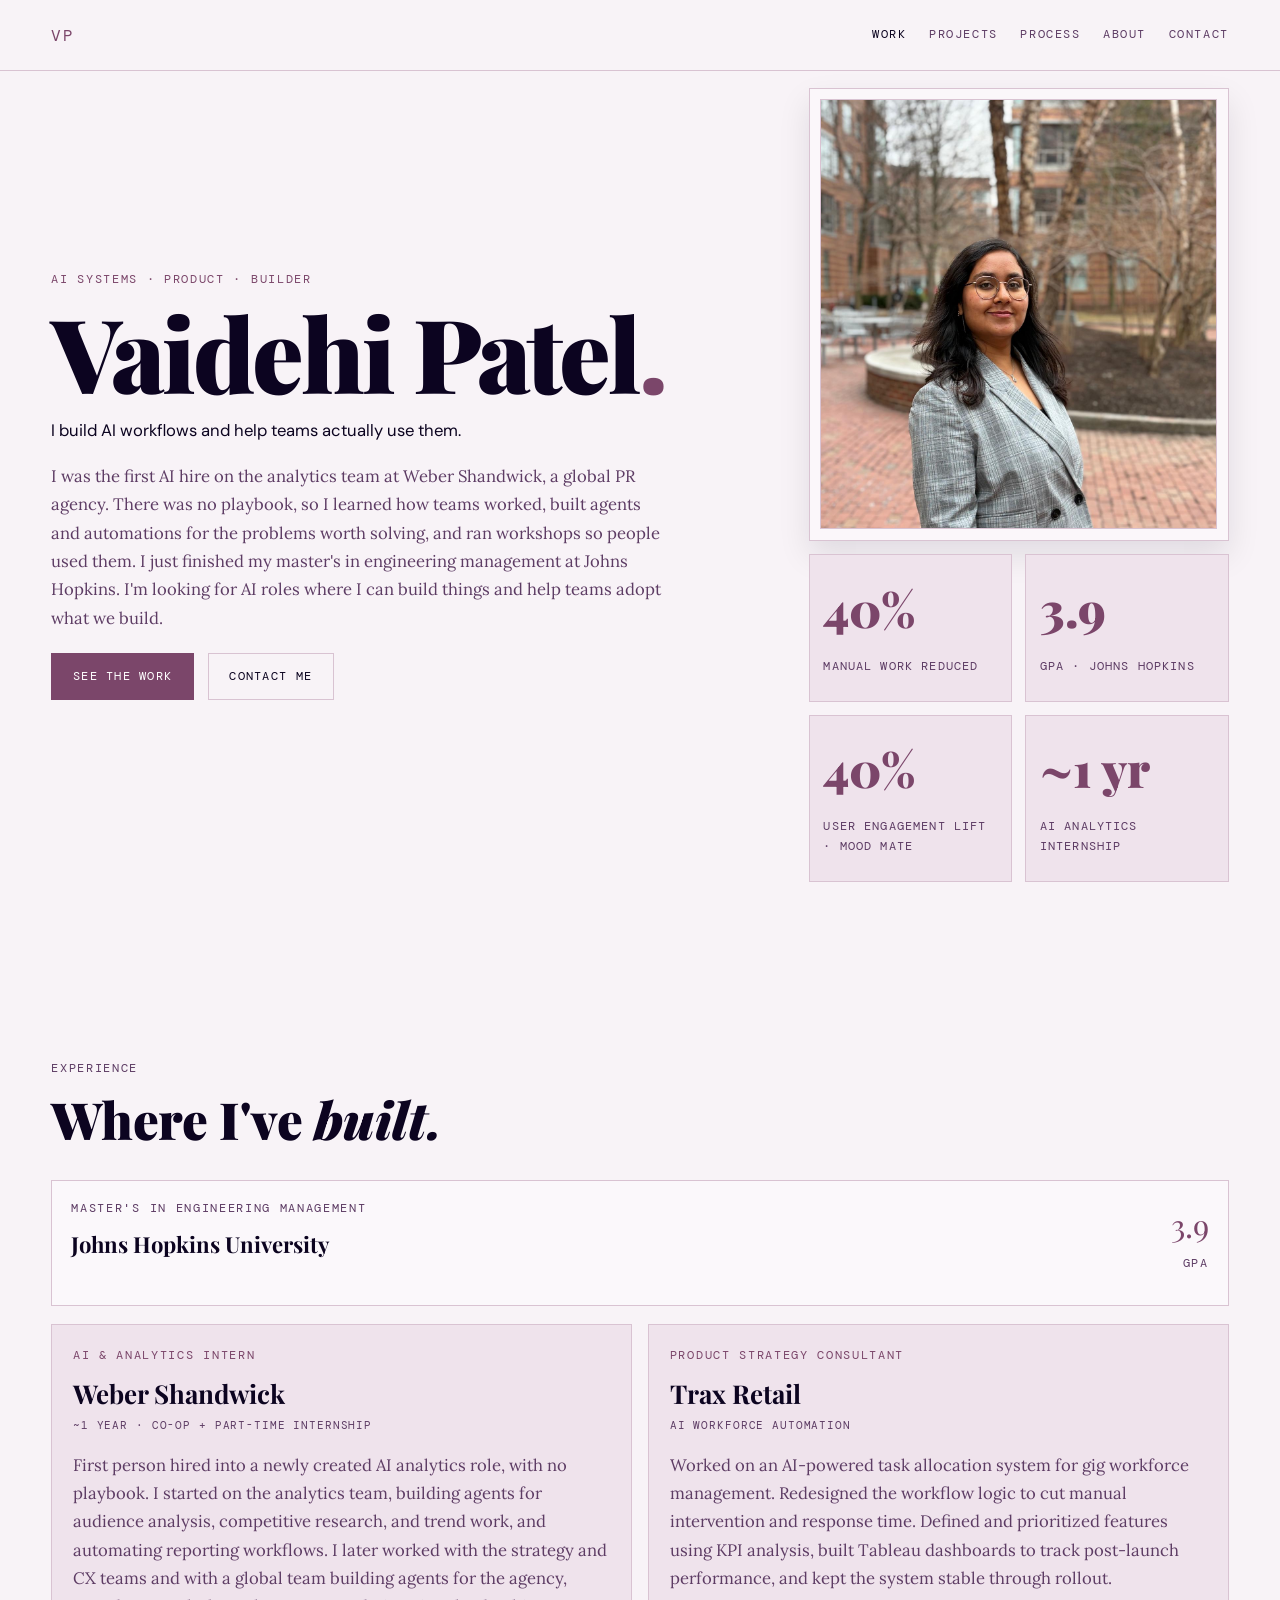
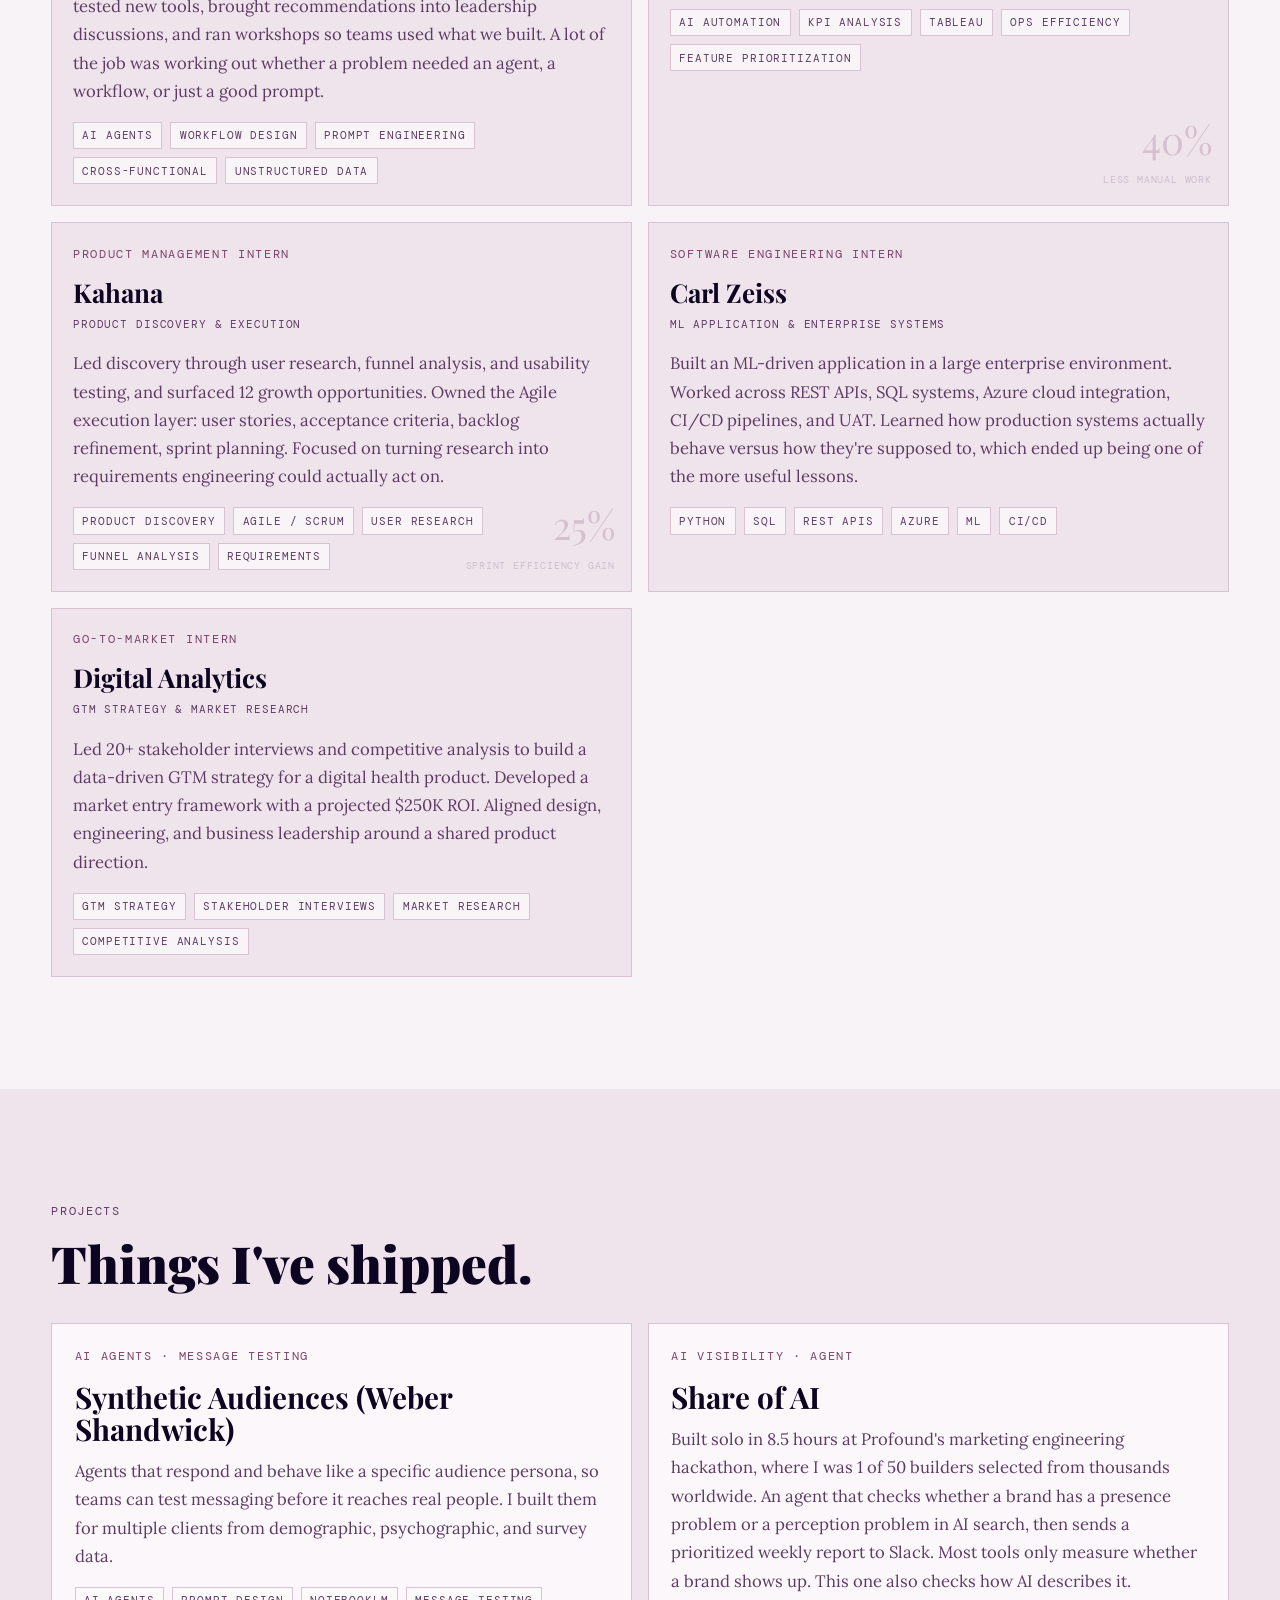
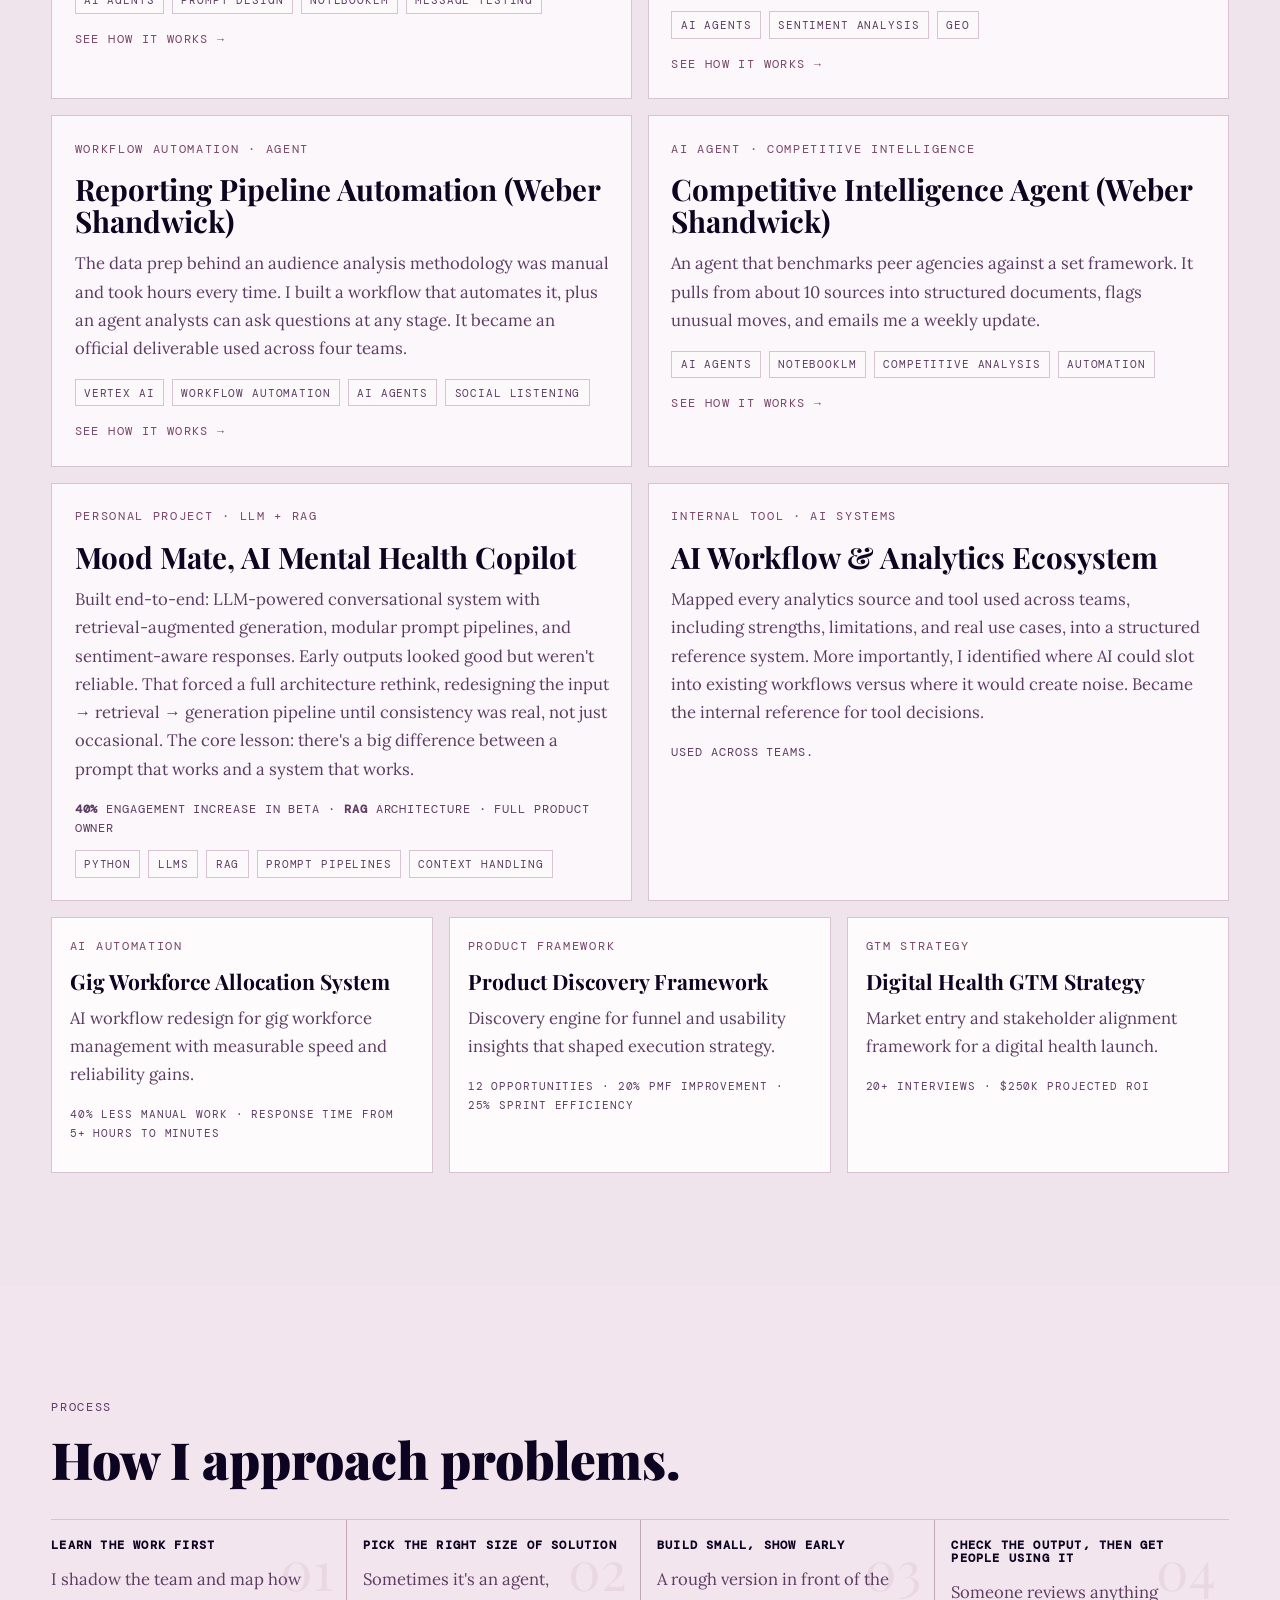
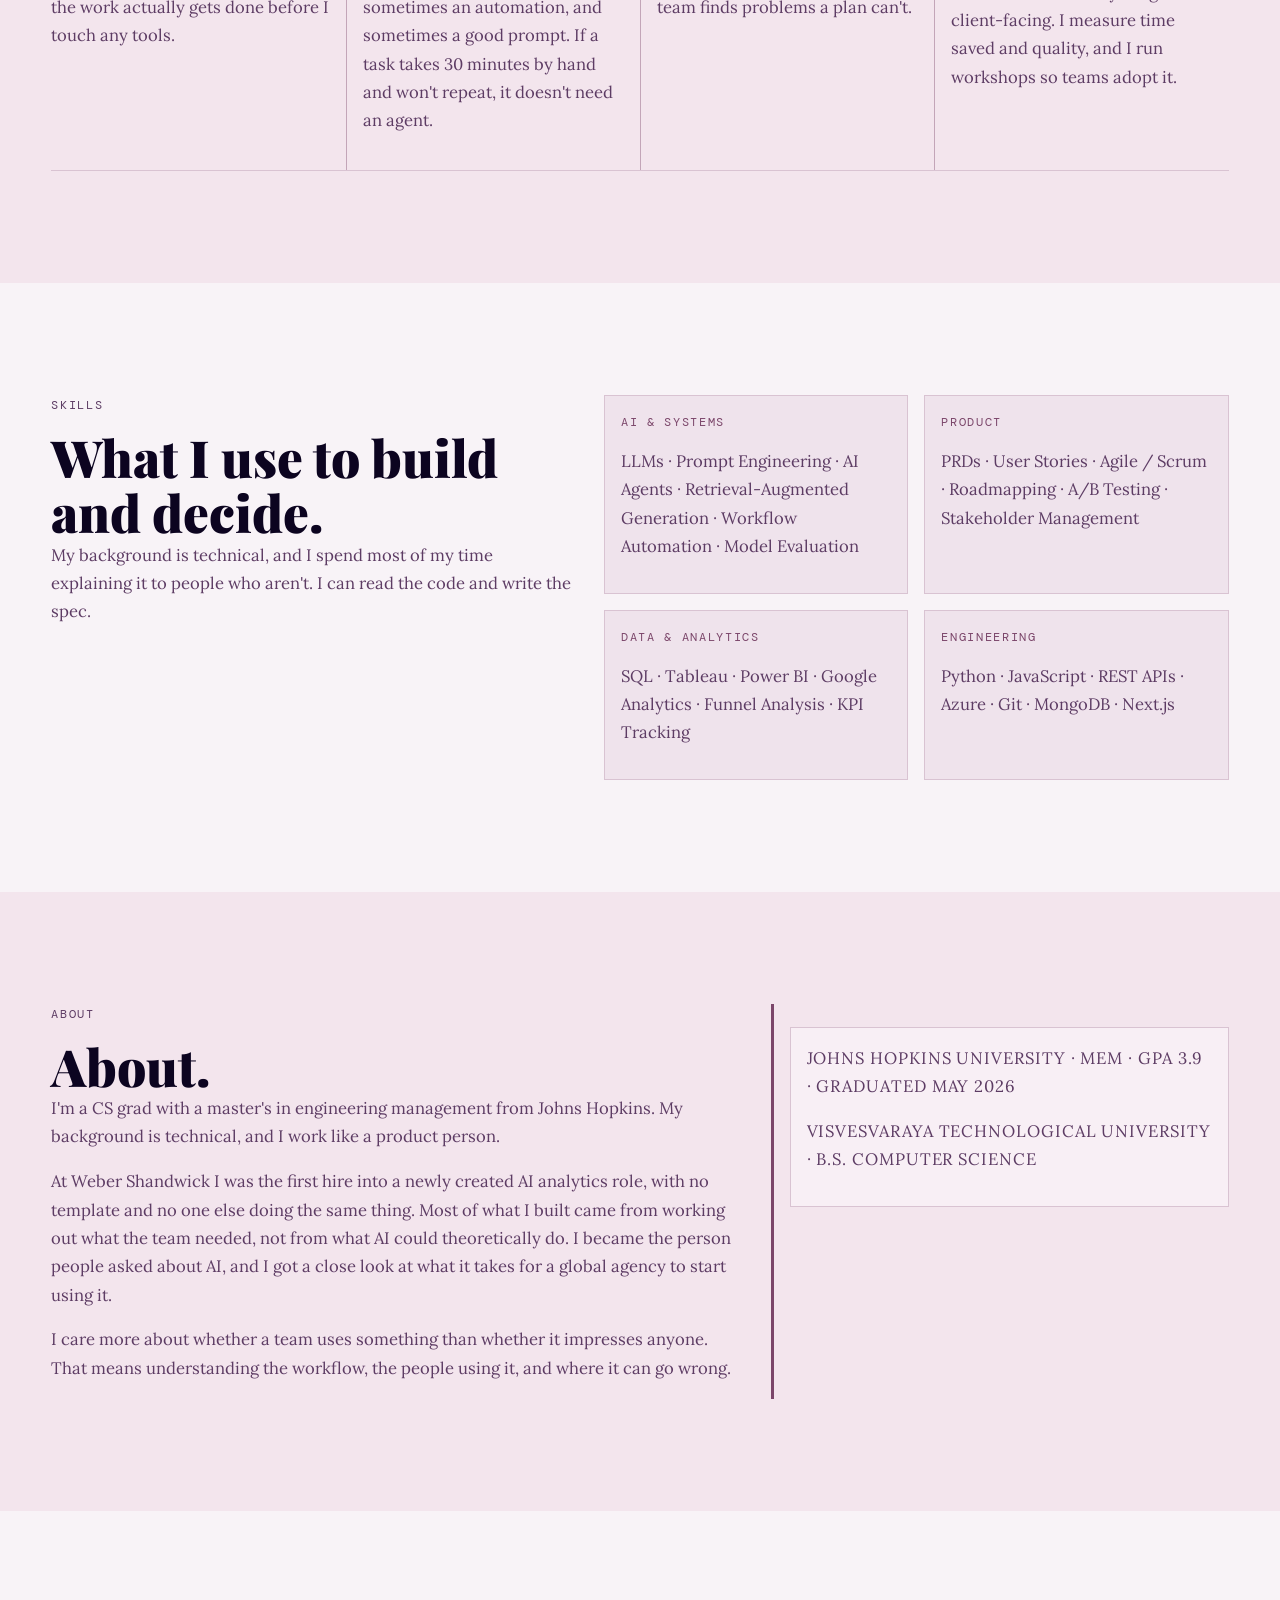
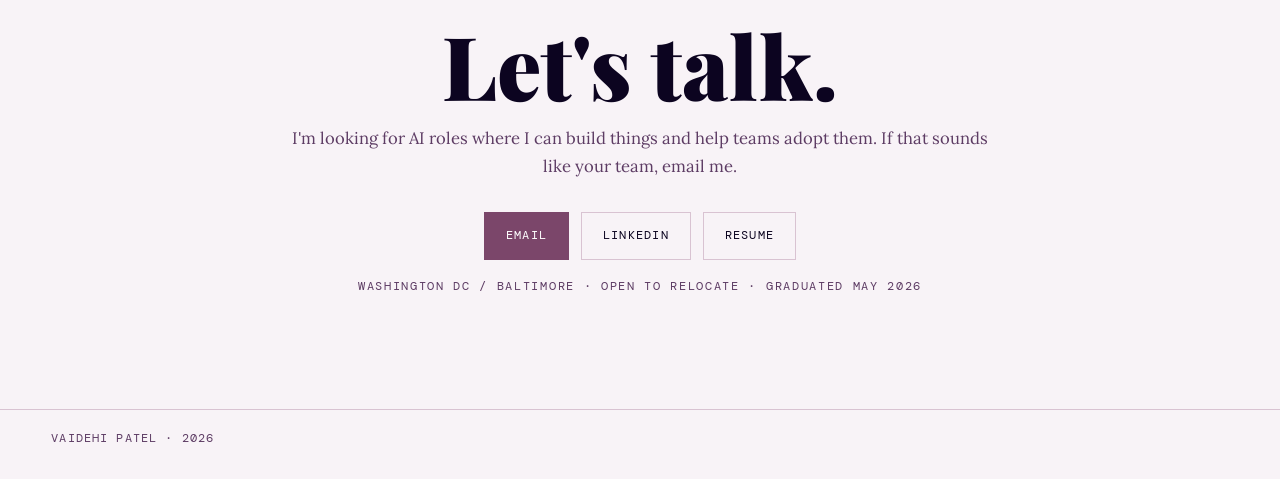
==== index.html @ 6a8947a3 "Version the stylesheet link so theme changes bypass browser cache Co-authored-by: Vaidehi Patel <vai" ====
<!DOCTYPE html>
<html lang="en">
  <head>
    <meta charset="UTF-8" />
    <meta name="viewport" content="width=device-width, initial-scale=1.0" />
    <meta
      name="description"
      content="Vaidehi Patel portfolio - AI product, workflow automation, and applied AI systems."
    />
    <title>Vaidehi Patel | Portfolio</title>
    <link rel="preconnect" href="https://fonts.googleapis.com" />
    <link rel="preconnect" href="https://fonts.gstatic.com" crossorigin />
    <link
      href="https://fonts.googleapis.com/css2?family=DM+Mono:wght@400;500&family=DM+Sans:wght@300;400;500&family=Lora:wght@400;500&family=Playfair+Display:ital,wght@0,700;0,900;1,700;1,900&display=swap"
      rel="stylesheet"
    />
    <link rel="stylesheet" href="styles.css?v=plum-1" />
  </head>
  <body>
    <header class="site-header" id="top">
      <div class="container nav-shell">
        <a href="#top" class="logo">VP</a>
        <button
          class="nav-toggle"
          id="navToggle"
          aria-expanded="false"
          aria-controls="siteNav"
          aria-label="Open navigation"
        >
          <span></span>
          <span></span>
          <span></span>
        </button>
        <nav class="site-nav" id="siteNav" aria-label="Main navigation">
          <a href="#work" data-nav-link>Work</a>
          <a href="#projects" data-nav-link>Projects</a>
          <a href="#process" data-nav-link>Process</a>
          <a href="#about" data-nav-link>About</a>
          <a href="#contact" data-nav-link>Contact</a>
        </nav>
      </div>
    </header>

    <main>
      <section class="hero section" aria-label="Introduction">
        <div class="container hero-grid">
          <div class="hero-copy fade-in">
            <p class="mono-label accent">
              AI Systems · Product · Builder
            </p>
            <h1 class="hero-title">Vaidehi Patel<span class="accent">.</span></h1>
            <p class="hero-subheadline">
              I build AI workflows and help teams actually use them.
            </p>
            <p class="hero-body">
              I was the first AI hire on the analytics team at Weber Shandwick, a
              global PR agency. There was no playbook, so I learned how teams
              worked, built agents and automations for the problems worth solving,
              and ran workshops so people used them. I just finished my master's
              in engineering management at Johns Hopkins. I'm looking for AI roles
              where I can build things and help teams adopt what we build.
            </p>
            <div class="button-row">
              <a href="#work" class="button button-solid">See the work</a>
              <a href="#contact" class="button button-ghost">Contact me</a>
            </div>
          </div>

          <div class="hero-side fade-in stagger">
            <figure class="profile-photo-card" id="profilePhotoCard">
              <img
                id="profilePhoto"
                src="assets/vaidehi-profile.jpg"
                alt="Professional portrait of Vaidehi Patel"
                loading="eager"
                decoding="async"
              />
              <div class="profile-photo-placeholder" aria-hidden="true">
                <span>Add photo to assets/vaidehi-profile.jpg</span>
              </div>
            </figure>

            <div class="hero-stats">
              <article class="stat-card">
                <p class="stat-number">40%</p>
                <p class="stat-label">manual work reduced</p>
              </article>
              <article class="stat-card">
                <p class="stat-number">3.9</p>
                <p class="stat-label">GPA · Johns Hopkins</p>
              </article>
              <article class="stat-card">
                <p class="stat-number">40%</p>
                <p class="stat-label">user engagement lift · Mood Mate</p>
              </article>
              <article class="stat-card">
                <p class="stat-number">~1 yr</p>
                <p class="stat-label">AI analytics internship</p>
              </article>
            </div>
          </div>
        </div>
      </section>

      <section id="work" class="section">
        <div class="container">
          <header class="section-head fade-in">
            <p class="mono-label">Experience</p>
            <h2>Where I've <em>built.</em></h2>
          </header>

          <article class="education-strip fade-in">
            <div>
              <p class="mono-label">MASTER'S IN ENGINEERING MANAGEMENT</p>
              <h3>Johns Hopkins University</h3>
            </div>
            <div class="education-gpa">
              <p class="gpa-value">3.9</p>
              <p class="mono-label">GPA</p>
            </div>
          </article>

          <div class="experience-grid">
            <article class="work-card fade-in">
              <p class="mono-label accent">AI &amp; ANALYTICS INTERN</p>
              <h3>Weber Shandwick</h3>
              <p class="meta">~1 Year · Co-op + Part-time Internship</p>
              <p>
                First person hired into a newly created AI analytics role, with
                no playbook. I started on the analytics team, building agents for
                audience analysis, competitive research, and trend work, and
                automating reporting workflows. I later worked with the strategy
                and CX teams and with a global team building agents for the
                agency, tested new tools, brought recommendations into leadership
                discussions, and ran workshops so teams used what we built. A lot
                of the job was working out whether a problem needed an agent, a
                workflow, or just a good prompt.
              </p>
              <ul class="tag-list">
                <li>AI Agents</li>
                <li>Workflow Design</li>
                <li>Prompt Engineering</li>
                <li>Cross-functional</li>
                <li>Unstructured Data</li>
              </ul>
            </article>

            <article class="work-card fade-in metric-card">
              <p class="mono-label accent">PRODUCT STRATEGY CONSULTANT</p>
              <h3>Trax Retail</h3>
              <p class="meta">AI Workforce Automation</p>
              <p>
                Worked on an AI-powered task allocation system for gig workforce
                management. Redesigned the workflow logic to cut manual
                intervention and response time. Defined and prioritized features
                using KPI analysis, built Tableau dashboards to track post-launch
                performance, and kept the system stable through rollout.
              </p>
              <ul class="tag-list">
                <li>AI Automation</li>
                <li>KPI Analysis</li>
                <li>Tableau</li>
                <li>Ops Efficiency</li>
                <li>Feature Prioritization</li>
              </ul>
              <p class="ghost-metric">40%<span>less manual work</span></p>
            </article>

            <article class="work-card fade-in metric-card">
              <p class="mono-label accent">PRODUCT MANAGEMENT INTERN</p>
              <h3>Kahana</h3>
              <p class="meta">Product Discovery &amp; Execution</p>
              <p>
                Led discovery through user research, funnel analysis, and
                usability testing, and surfaced 12 growth opportunities. Owned the
                Agile execution layer: user stories, acceptance criteria, backlog
                refinement, sprint planning. Focused on turning research into
                requirements engineering could actually act on.
              </p>
              <ul class="tag-list">
                <li>Product Discovery</li>
                <li>Agile / Scrum</li>
                <li>User Research</li>
                <li>Funnel Analysis</li>
                <li>Requirements</li>
              </ul>
              <p class="ghost-metric">25%<span>sprint efficiency gain</span></p>
            </article>

            <article class="work-card fade-in">
              <p class="mono-label accent">SOFTWARE ENGINEERING INTERN</p>
              <h3>Carl Zeiss</h3>
              <p class="meta">ML Application &amp; Enterprise Systems</p>
              <p>
                Built an ML-driven application in a large enterprise environment.
                Worked across REST APIs, SQL systems, Azure cloud integration,
                CI/CD pipelines, and UAT. Learned how production systems actually
                behave versus how they're supposed to, which ended up being one of
                the more useful lessons.
              </p>
              <ul class="tag-list">
                <li>Python</li>
                <li>SQL</li>
                <li>REST APIs</li>
                <li>Azure</li>
                <li>ML</li>
                <li>CI/CD</li>
              </ul>
            </article>

            <article class="work-card fade-in">
              <p class="mono-label accent">GO-TO-MARKET INTERN</p>
              <h3>Digital Analytics</h3>
              <p class="meta">GTM Strategy &amp; Market Research</p>
              <p>
                Led 20+ stakeholder interviews and competitive analysis to build
                a data-driven GTM strategy for a digital health product.
                Developed a market entry framework with a projected $250K ROI.
                Aligned design, engineering, and business leadership around a
                shared product direction.
              </p>
              <ul class="tag-list">
                <li>GTM Strategy</li>
                <li>Stakeholder Interviews</li>
                <li>Market Research</li>
                <li>Competitive Analysis</li>
              </ul>
            </article>
          </div>
        </div>
      </section>

      <section id="projects" class="section section-cream">
        <div class="container">
          <header class="section-head fade-in">
            <p class="mono-label">Projects</p>
            <h2>Things I've shipped.</h2>
          </header>

          <div class="featured-grid">
            <article class="project-feature has-link fade-in">
              <p class="mono-label accent">AI Agents · Message Testing</p>
              <h3>Synthetic Audiences (Weber Shandwick)</h3>
              <p>
                Agents that respond and behave like a specific audience persona,
                so teams can test messaging before it reaches real people. I built
                them for multiple clients from demographic, psychographic, and
                survey data.
              </p>
              <ul class="tag-list dark-list">
                <li>AI Agents</li>
                <li>Prompt Design</li>
                <li>NotebookLM</li>
                <li>Message Testing</li>
              </ul>
              <a class="card-link" href="synthetic-audiences.html"
                >See how it works →</a
              >
            </article>

            <article class="project-feature has-link fade-in">
              <p class="mono-label accent">AI Visibility · Agent</p>
              <h3>Share of AI</h3>
              <p>
                Built solo in 8.5 hours at Profound's marketing engineering
                hackathon, where I was 1 of 50 builders selected from thousands
                worldwide. An agent that checks whether a brand has a presence
                problem or a perception problem in AI search, then sends a
                prioritized weekly report to Slack. Most tools only measure whether
                a brand shows up. This one also checks how AI describes it.
              </p>
              <ul class="tag-list dark-list">
                <li>AI Agents</li>
                <li>Sentiment Analysis</li>
                <li>GEO</li>
              </ul>
              <a class="card-link" href="share-of-ai.html">See how it works →</a>
            </article>

            <article class="project-feature has-link fade-in">
              <p class="mono-label accent">Workflow Automation · Agent</p>
              <h3>Reporting Pipeline Automation (Weber Shandwick)</h3>
              <p>
                The data prep behind an audience analysis methodology was manual
                and took hours every time. I built a workflow that automates it,
                plus an agent analysts can ask questions at any stage. It became
                an official deliverable used across four teams.
              </p>
              <ul class="tag-list dark-list">
                <li>Vertex AI</li>
                <li>Workflow Automation</li>
                <li>AI Agents</li>
                <li>Social Listening</li>
              </ul>
              <a class="card-link" href="reporting-pipeline.html"
                >See how it works →</a
              >
            </article>

            <article class="project-feature has-link fade-in">
              <p class="mono-label accent">AI Agent · Competitive Intelligence</p>
              <h3>Competitive Intelligence Agent (Weber Shandwick)</h3>
              <p>
                An agent that benchmarks peer agencies against a set framework. It
                pulls from about 10 sources into structured documents, flags
                unusual moves, and emails me a weekly update.
              </p>
              <ul class="tag-list dark-list">
                <li>AI Agents</li>
                <li>NotebookLM</li>
                <li>Competitive Analysis</li>
                <li>Automation</li>
              </ul>
              <a class="card-link" href="competitive-intelligence.html"
                >See how it works →</a
              >
            </article>

            <article class="project-feature fade-in">
              <p class="mono-label accent">Personal Project · LLM + RAG</p>
              <h3>Mood Mate, AI Mental Health Copilot</h3>
              <p>
                Built end-to-end: LLM-powered conversational system with
                retrieval-augmented generation, modular prompt pipelines, and
                sentiment-aware responses. Early outputs looked good but weren't
                reliable. That forced a full architecture rethink, redesigning the
                input → retrieval → generation pipeline until consistency was real,
                not just occasional. The core lesson: there's a big difference
                between a prompt that works and a system that works.
              </p>
              <p class="impact-row">
                <strong>40%</strong> engagement increase in beta · <strong>RAG</strong>
                architecture · Full product owner
              </p>
              <ul class="tag-list dark-list">
                <li>Python</li>
                <li>LLMs</li>
                <li>RAG</li>
                <li>Prompt Pipelines</li>
                <li>Context Handling</li>
              </ul>
            </article>

            <article class="project-feature fade-in">
              <p class="mono-label accent">Internal Tool · AI Systems</p>
              <h3>AI Workflow &amp; Analytics Ecosystem</h3>
              <p>
                Mapped every analytics source and tool used across teams,
                including strengths, limitations, and real use cases, into a
                structured reference system. More importantly, I identified where
                AI could slot into existing workflows versus where it would create
                noise. Became the internal reference for tool decisions.
              </p>
              <p class="impact-row">Used across teams.</p>
            </article>
          </div>

          <div class="mini-grid">
            <article class="mini-card fade-in">
              <p class="mono-label accent">AI AUTOMATION</p>
              <h3>Gig Workforce Allocation System</h3>
              <p>
                AI workflow redesign for gig workforce management with measurable
                speed and reliability gains.
              </p>
              <p class="mini-metric">
                40% less manual work · response time from 5+ hours to minutes
              </p>
            </article>
            <article class="mini-card fade-in">
              <p class="mono-label accent">PRODUCT FRAMEWORK</p>
              <h3>Product Discovery Framework</h3>
              <p>
                Discovery engine for funnel and usability insights that shaped
                execution strategy.
              </p>
              <p class="mini-metric">
                12 opportunities · 20% PMF improvement · 25% sprint efficiency
              </p>
            </article>
            <article class="mini-card fade-in">
              <p class="mono-label accent">GTM STRATEGY</p>
              <h3>Digital Health GTM Strategy</h3>
              <p>
                Market entry and stakeholder alignment framework for a digital
                health launch.
              </p>
              <p class="mini-metric">20+ interviews · $250K projected ROI</p>
            </article>
          </div>
        </div>
      </section>

      <section id="process" class="section section-tint">
        <div class="container">
          <header class="section-head fade-in">
            <p class="mono-label">Process</p>
            <h2>How I approach problems.</h2>
          </header>
          <div class="process-grid">
            <article class="process-step fade-in">
              <span class="step-ghost">01</span>
              <h3>Learn the work first</h3>
              <p>
                I shadow the team and map how the work actually gets done before I
                touch any tools.
              </p>
            </article>
            <article class="process-step fade-in">
              <span class="step-ghost">02</span>
              <h3>Pick the right size of solution</h3>
              <p>
                Sometimes it's an agent, sometimes an automation, and sometimes a
                good prompt. If a task takes 30 minutes by hand and won't repeat,
                it doesn't need an agent.
              </p>
            </article>
            <article class="process-step fade-in">
              <span class="step-ghost">03</span>
              <h3>Build small, show early</h3>
              <p>
                A rough version in front of the team finds problems a plan can't.
              </p>
            </article>
            <article class="process-step fade-in">
              <span class="step-ghost">04</span>
              <h3>Check the output, then get people using it</h3>
              <p>
                Someone reviews anything client-facing. I measure time saved and
                quality, and I run workshops so teams adopt it.
              </p>
            </article>
          </div>
        </div>
      </section>

      <section id="skills" class="section">
        <div class="container skills-grid">
          <div class="fade-in">
            <header class="section-head no-margin">
              <p class="mono-label">Skills</p>
              <h2>What I use to build and decide.</h2>
            </header>
            <p class="lead">
              My background is technical, and I spend most of my time explaining it
              to people who aren't. I can read the code and write the spec.
            </p>
          </div>
          <div class="skill-groups">
            <article class="skill-group fade-in">
              <p class="mono-label accent">AI &amp; SYSTEMS</p>
              <p>
                LLMs · Prompt Engineering · AI Agents · Retrieval-Augmented
                Generation · Workflow Automation · Model Evaluation
              </p>
            </article>
            <article class="skill-group fade-in">
              <p class="mono-label accent">PRODUCT</p>
              <p>
                PRDs · User Stories · Agile / Scrum · Roadmapping · A/B Testing ·
                Stakeholder Management
              </p>
            </article>
            <article class="skill-group fade-in">
              <p class="mono-label accent">DATA &amp; ANALYTICS</p>
              <p>
                SQL · Tableau · Power BI · Google Analytics · Funnel Analysis ·
                KPI Tracking
              </p>
            </article>
            <article class="skill-group fade-in">
              <p class="mono-label accent">ENGINEERING</p>
              <p>Python · JavaScript · REST APIs · Azure · Git · MongoDB · Next.js</p>
            </article>
          </div>
        </div>
      </section>

      <section id="about" class="section section-tint">
        <div class="container about-grid">
          <div class="fade-in">
            <header class="section-head no-margin">
              <p class="mono-label">About</p>
              <h2>About.</h2>
            </header>
            <p>
              I'm a CS grad with a master's in engineering management from Johns
              Hopkins. My background is technical, and I work like a product
              person.
            </p>
            <p>
              At Weber Shandwick I was the first hire into a newly created AI
              analytics role, with no template and no one else doing the same
              thing. Most of what I built came from working out what the team
              needed, not from what AI could theoretically do. I became the
              person people asked about AI, and I got a close look at what it
              takes for a global agency to start using it.
            </p>
            <p>
              I care more about whether a team uses something than whether it
              impresses anyone. That means understanding the workflow, the people
              using it, and where it can go wrong.
            </p>
          </div>
          <aside class="about-aside fade-in">
            <div class="education-callout">
              <p>Johns Hopkins University · MEM · GPA 3.9 · Graduated May 2026</p>
              <p>Visvesvaraya Technological University · B.S. Computer Science</p>
            </div>
          </aside>
        </div>
      </section>

      <section id="contact" class="section contact-section">
        <div class="container contact-wrap fade-in">
          <h2 class="contact-title">Let's talk.</h2>
          <p>
            I'm looking for AI roles where I can build things and help teams adopt
            them. If that sounds like your team, email me.
          </p>
          <div class="button-row center">
            <a class="button button-solid" href="mailto:vaidehi.rp09@gmail.com"
              >Email</a
            >
            <a
              class="button button-ghost"
              href="https://www.linkedin.com/in/vaidehirpatel/"
              target="_blank"
              rel="noreferrer"
              >LinkedIn</a
            >
            <a
              class="button button-ghost"
              href="assets/vaidehi-resume.pdf"
              target="_blank"
              rel="noreferrer"
              >Resume</a
            >
          </div>
          <p class="mono-label">
            Washington DC / Baltimore · Open to relocate · Graduated May 2026
          </p>
        </div>
      </section>
    </main>

    <footer class="site-footer">
      <div class="container footer-grid">
        <p>Vaidehi Patel · 2026</p>
      </div>
    </footer>

    <aside
      id="ownerAnalytics"
      class="owner-analytics"
      hidden
      aria-hidden="true"
    >
      <p class="owner-label">Private analytics</p>
      <p class="owner-count">Visits: <span id="ownerVisitCount">--</span></p>
      <p class="owner-note">Owner mode enabled</p>
    </aside>

    <script src="script.js"></script>
  </body>
</html>
---- styles.css ----
:root {
  --background: #f8f3f7;
  --text: #0c0420;
  --text-secondary: #5d3c64;
  --accent: #7b466a;
  --accent-hover: #5d3c64;
  --surface: #efe3ec;
  --border: #d9c3d2;
  --nav-bg: #f8f3f7;
  --tint: rgba(211, 145, 176, 0.14);
  --tint-strong: rgba(159, 100, 150, 0.14);
  --accent-faint: rgba(123, 70, 106, 0.4);
  --card: #fbf7fa;
  --card-light: #fdfbfc;
  --muted: #e9dde6;
  --muted-border: #d1bccb;
  --on-accent: #ffffff;
  --shadow: rgba(12, 4, 32, 0.1);
}

*,
*::before,
*::after {
  box-sizing: border-box;
}

html {
  scroll-behavior: smooth;
}

body {
  margin: 0;
  background: var(--background);
  color: var(--text);
  font-family: "DM Sans", sans-serif;
  font-weight: 400;
  line-height: 1.7;
}

h1,
h2,
h3,
h4 {
  margin: 0;
  line-height: 1.08;
  color: var(--text);
  font-family: "Playfair Display", serif;
}

p {
  margin-top: 0;
}

a {
  color: inherit;
  text-decoration: none;
}

.container {
  width: min(1280px, 92vw);
  margin-inline: auto;
}

.section {
  padding: 7rem 0;
}

.section-cream {
  background: var(--surface);
}

.section-tint {
  background: var(--tint);
}

.mono-label {
  font-family: "DM Mono", monospace;
  text-transform: uppercase;
  font-size: 0.75rem;
  letter-spacing: 0.14em;
  color: var(--text-secondary);
  margin-bottom: 0.9rem;
}

.accent {
  color: var(--accent);
}

.fade-in {
  opacity: 0;
  transform: translateY(24px);
  transition: opacity 0.7s ease, transform 0.7s ease;
}

.fade-in.is-visible {
  opacity: 1;
  transform: translateY(0);
}

main p:not(.mono-label):not(.stat-number):not(.stat-label):not(.meta):not(.gpa-value):not(.ghost-metric):not(.mini-metric):not(.impact-row):not(.step-ghost) {
  font-family: "Lora", Georgia, serif;
  color: var(--text-secondary);
  font-size: 1.04rem;
}

.site-header {
  position: fixed;
  top: 0;
  width: 100%;
  z-index: 100;
  border-bottom: 1px solid var(--border);
  backdrop-filter: blur(12px);
  background: var(--nav-bg);
}

.nav-shell {
  min-height: 4.4rem;
  display: flex;
  align-items: center;
  justify-content: space-between;
}

.logo {
  color: var(--accent);
  font-family: "DM Mono", monospace;
  font-size: 1rem;
  text-transform: uppercase;
  letter-spacing: 0.14em;
}

.site-nav {
  display: flex;
  gap: 1.4rem;
}

.site-nav a {
  font-family: "DM Mono", monospace;
  font-size: 0.72rem;
  letter-spacing: 0.14em;
  text-transform: uppercase;
  color: var(--text-secondary);
  transition: color 0.25s ease;
}

.site-nav a:hover,
.site-nav a.is-active {
  color: var(--text);
}

.nav-toggle {
  display: none;
  border: 0;
  background: transparent;
  padding: 0;
  flex-direction: column;
  gap: 0.25rem;
  color: var(--text);
  cursor: pointer;
}

.nav-toggle span {
  display: block;
  width: 1.3rem;
  height: 1px;
  background: var(--text);
}

.hero {
  min-height: auto;
  display: grid;
  align-items: center;
  padding: 5.5rem 0 4rem;
}

.hero-grid {
  display: grid;
  grid-template-columns: minmax(0, 1.15fr) minmax(280px, 0.85fr);
  gap: clamp(1.5rem, 3vw, 2.75rem);
  align-items: center;
}

.hero-copy {
  align-self: center;
}

.hero-side {
  display: grid;
  gap: 0.85rem;
  align-self: center;
  width: 100%;
  max-width: 420px;
  margin-left: auto;
}

.hero-title {
  font-size: clamp(3rem, 8vw, 7rem);
  font-weight: 900;
  letter-spacing: -0.03em;
  line-height: 0.94;
}

.hero-subheadline {
  margin-top: 1rem;
  margin-bottom: 1.1rem;
  font-family: "DM Sans", sans-serif !important;
  font-size: clamp(1rem, 1.9vw, 1.28rem);
  color: var(--text) !important;
}

.hero-body {
  max-width: 62ch;
  margin-bottom: 1rem;
}

.button-row {
  display: flex;
  gap: 0.85rem;
  flex-wrap: wrap;
  margin-top: 1.3rem;
}

.button {
  display: inline-flex;
  align-items: center;
  justify-content: center;
  border: 1px solid var(--accent);
  border-radius: 0;
  padding: 0.82rem 1.3rem;
  font-family: "DM Mono", monospace;
  font-size: 0.72rem;
  letter-spacing: 0.11em;
  text-transform: uppercase;
  transition: all 0.25s ease;
}

.button-solid {
  background: var(--accent);
  color: var(--on-accent);
}

.button-solid:hover {
  background: var(--accent-hover);
  border-color: var(--accent-hover);
}

.button-ghost {
  background: transparent;
  color: var(--text);
  border-color: var(--border);
}

.button-ghost:hover {
  border-color: var(--accent);
  color: var(--accent);
}

.hero-stats {
  display: grid;
  grid-template-columns: repeat(2, minmax(0, 1fr));
  gap: 0.8rem;
}

.profile-photo-card {
  margin: 0;
  border: 1px solid var(--border);
  background: var(--card);
  padding: 0.65rem;
  box-shadow: 0 14px 30px var(--shadow);
}

.profile-photo-card img {
  width: 100%;
  display: block;
  aspect-ratio: 4 / 5;
  max-height: 430px;
  object-fit: cover;
  object-position: center 18%;
  border: 1px solid var(--border);
}

.profile-photo-placeholder {
  display: none;
  width: 100%;
  aspect-ratio: 4 / 5;
  border: 1px dashed var(--border);
  background: var(--tint-strong);
  color: var(--text-secondary);
  font-family: "DM Mono", monospace;
  font-size: 0.72rem;
  letter-spacing: 0.08em;
  text-transform: uppercase;
  align-items: center;
  justify-content: center;
  text-align: center;
}

.profile-photo-card .mono-label {
  margin: 0.55rem 0 0;
}

.profile-photo-card.is-missing-photo img {
  display: none;
}

.profile-photo-card.is-missing-photo .profile-photo-placeholder {
  display: flex;
}

.stat-card {
  border: 1px solid var(--border);
  background: var(--surface);
  padding: 0.8rem 0.85rem;
  min-height: auto;
  display: grid;
  align-content: center;
}

.stat-number {
  font-family: "Playfair Display", serif !important;
  color: var(--accent) !important;
  font-size: clamp(1.8rem, 4vw, 3rem);
  font-weight: 900;
  margin-bottom: 0.45rem;
}

.stat-label {
  font-family: "DM Mono", monospace !important;
  color: var(--text-secondary) !important;
  font-size: 0.72rem;
  text-transform: uppercase;
  letter-spacing: 0.1em;
}

.section-head {
  margin-bottom: 2rem;
}

.section-head h2 {
  font-size: clamp(2rem, 4vw, 3.2rem);
  font-weight: 900;
}

.section-head h2 em {
  font-style: italic;
}

.no-margin {
  margin-bottom: 0;
}

.education-strip {
  border: 1px solid var(--border);
  background: rgba(255, 255, 255, 0.4);
  padding: 1.1rem 1.2rem;
  margin-bottom: 1.1rem;
  display: grid;
  grid-template-columns: 1fr auto;
  gap: 1rem;
}

.education-strip h3 {
  margin-top: 0.2rem;
  font-size: 1.38rem;
}

.education-gpa {
  text-align: right;
}

.gpa-value {
  display: block;
  font-family: "Playfair Display", serif !important;
  font-size: 2rem;
  color: var(--accent) !important;
  margin: 0;
}

.experience-grid {
  display: grid;
  grid-template-columns: repeat(2, minmax(0, 1fr));
  gap: 1rem;
}

.work-card {
  border: 1px solid var(--border);
  background: var(--surface);
  padding: 1.3rem;
  position: relative;
  min-height: 20rem;
  transition: all 0.25s ease;
}

.work-card:hover {
  transform: translateY(-4px);
  border-color: var(--accent);
}

.work-card h3 {
  font-size: 1.62rem;
  margin-bottom: 0.5rem;
}

.meta {
  font-family: "DM Mono", monospace !important;
  color: var(--text-secondary) !important;
  text-transform: uppercase;
  letter-spacing: 0.08em;
  font-size: 0.68rem;
  margin-bottom: 1rem;
}

.tag-list {
  list-style: none;
  margin: 0;
  padding: 0;
  display: flex;
  flex-wrap: wrap;
  gap: 0.5rem;
}

.tag-list li {
  border: 1px solid var(--border);
  background: rgba(253, 251, 252, 0.72);
  padding: 0.22rem 0.52rem;
  font-family: "DM Mono", monospace;
  font-size: 0.67rem;
  letter-spacing: 0.08em;
  text-transform: uppercase;
  color: var(--text-secondary);
}

.ghost-metric {
  position: absolute;
  right: 1rem;
  bottom: 1rem;
  text-align: right;
  font-family: "Playfair Display", serif !important;
  color: var(--accent) !important;
  opacity: 0.22;
  font-size: 2.4rem;
  margin: 0;
}

.ghost-metric span {
  display: block;
  font-family: "DM Mono", monospace;
  color: var(--text-secondary);
  font-size: 0.62rem;
  letter-spacing: 0.08em;
  text-transform: uppercase;
}

.featured-grid {
  display: grid;
  grid-template-columns: 1fr 1fr;
  gap: 1rem;
}

.project-feature {
  border: 1px solid var(--border);
  background: var(--card);
  padding: 1.4rem;
  transition: all 0.25s ease;
}

.project-feature:hover {
  transform: translateY(-4px);
  border-color: var(--accent);
}

.project-feature h3 {
  margin-top: 0.5rem;
  margin-bottom: 0.75rem;
  font-size: 1.85rem;
}

.impact-row {
  margin-top: 1rem;
  font-family: "DM Mono", monospace !important;
  font-size: 0.72rem;
  color: var(--text-secondary) !important;
  text-transform: uppercase;
  letter-spacing: 0.08em;
}

.dark-list li {
  background: rgba(253, 251, 252, 0.82);
}

.mini-grid {
  margin-top: 1rem;
  display: grid;
  grid-template-columns: repeat(3, minmax(0, 1fr));
  gap: 1rem;
}

.mini-card {
  border: 1px solid var(--border);
  background: var(--card-light);
  padding: 1.1rem;
  transition: all 0.25s ease;
}

.mini-card:hover {
  transform: translateY(-4px);
  border-color: var(--accent);
}

.mini-card h3 {
  margin-top: 0.45rem;
  margin-bottom: 0.65rem;
  font-size: 1.32rem;
}

.mini-metric {
  font-family: "DM Mono", monospace !important;
  font-size: 0.7rem;
  color: var(--text-secondary) !important;
  text-transform: uppercase;
  letter-spacing: 0.08em;
}

.process-grid {
  display: grid;
  grid-template-columns: repeat(4, minmax(0, 1fr));
  border-top: 1px solid var(--border);
  border-bottom: 1px solid var(--border);
}

.process-step {
  position: relative;
  padding: 1.2rem 1rem 1.2rem 0;
}

.process-step + .process-step {
  border-left: 1px solid var(--accent-faint);
  padding-left: 1rem;
}

.step-ghost {
  position: absolute;
  top: 0.2rem;
  right: 0.8rem;
  font-family: "Playfair Display", serif;
  font-size: 3.4rem;
  opacity: 0.08;
  color: var(--accent);
}

.process-step h3 {
  font-family: "DM Mono", monospace;
  font-size: 0.75rem;
  letter-spacing: 0.1em;
  text-transform: uppercase;
  margin-bottom: 0.8rem;
}

.skills-grid {
  display: grid;
  grid-template-columns: 1fr 1.2fr;
  gap: 2rem;
}

.lead {
  max-width: 62ch;
}

.skill-groups {
  display: grid;
  grid-template-columns: repeat(2, minmax(0, 1fr));
  gap: 1rem;
}

.skill-group {
  border: 1px solid var(--border);
  background: var(--surface);
  padding: 1rem;
}

.about-grid {
  display: grid;
  grid-template-columns: 1.2fr 0.8fr;
  gap: 2rem;
}

.about-aside {
  border-left: 3px solid var(--accent);
  padding-left: 1rem;
}

.about-aside blockquote {
  margin: 0;
  font-style: italic;
  font-size: clamp(1.35rem, 2.5vw, 2rem);
  color: var(--text);
}

.education-callout {
  margin-top: 1.4rem;
  border: 1px solid var(--border);
  background: rgba(253, 251, 252, 0.45);
  padding: 1rem;
  font-family: "DM Mono", monospace;
  font-size: 0.72rem;
  letter-spacing: 0.08em;
  text-transform: uppercase;
  color: var(--text-secondary);
}

.contact-section {
  text-align: center;
}

.contact-title {
  font-size: clamp(2.8rem, 8vw, 5.5rem);
  font-weight: 900;
  line-height: 0.95;
}

.contact-wrap p:not(.mono-label) {
  max-width: 70ch;
  margin: 1.1rem auto 2rem;
}

.contact-wrap .mono-label {
  margin-top: 1rem;
  margin-bottom: 0;
  color: var(--text-secondary);
}

.center {
  justify-content: center;
}

.button-row.center {
  display: flex;
  gap: 0.75rem;
  flex-wrap: wrap;
}

.site-footer {
  border-top: 1px solid var(--border);
  background: var(--background);
  padding: 1.2rem 0;
}

.footer-grid {
  display: flex;
  justify-content: space-between;
  gap: 1rem;
  flex-wrap: wrap;
  font-family: "DM Mono", monospace;
  font-size: 0.72rem;
  letter-spacing: 0.1em;
  text-transform: uppercase;
  color: var(--text-secondary);
}

.owner-analytics {
  position: fixed;
  right: 1rem;
  bottom: 1rem;
  z-index: 120;
  min-width: 180px;
  border: 1px solid var(--accent);
  background: rgba(12, 4, 32, 0.95);
  color: var(--background);
  padding: 0.7rem 0.8rem;
  box-shadow: 0 10px 22px rgba(12, 4, 32, 0.28);
}

.owner-label {
  margin: 0 0 0.35rem;
  font-family: "DM Mono", monospace;
  text-transform: uppercase;
  letter-spacing: 0.08em;
  font-size: 0.64rem;
  color: #d391b0;
}

.owner-count {
  margin: 0;
  font-family: "DM Sans", sans-serif;
  font-size: 0.96rem;
  color: var(--background);
}

.owner-count span {
  color: #ffffff;
  font-weight: 700;
}

.owner-note {
  margin: 0.25rem 0 0;
  font-family: "DM Mono", monospace;
  text-transform: uppercase;
  letter-spacing: 0.08em;
  font-size: 0.6rem;
  color: #ba6e8f;
}

@media (max-width: 1080px) {
  .hero-grid,
  .about-grid,
  .skills-grid {
    grid-template-columns: 1fr;
  }

  .hero-side {
    max-width: 460px;
    margin-inline: auto;
  }

  .featured-grid,
  .mini-grid {
    grid-template-columns: repeat(2, minmax(0, 1fr));
  }

  .process-grid {
    grid-template-columns: repeat(2, minmax(0, 1fr));
  }

  .process-step:nth-child(3) {
    border-left: 0;
    padding-left: 0;
  }
}

@media (max-width: 768px) {
  .section {
    padding: 5rem 0;
  }

  .nav-toggle {
    display: inline-flex;
  }

  .site-nav {
    position: absolute;
    top: 4.4rem;
    left: 0;
    right: 0;
    padding: 0.9rem 4vw 1rem;
    display: none;
    flex-direction: column;
    gap: 0.65rem;
    border-bottom: 1px solid var(--border);
    background: var(--nav-bg);
  }

  .site-nav.is-open {
    display: flex;
  }

  .hero {
    min-height: auto;
    padding-bottom: 3rem;
  }

  .owner-analytics {
    right: 0.6rem;
    bottom: 0.6rem;
  }

  .hero-side {
    max-width: none;
    margin-inline: 0;
  }

  .profile-photo-card img {
    max-height: 520px;
  }

  .experience-grid,
  .featured-grid,
  .mini-grid,
  .skill-groups,
  .process-grid {
    grid-template-columns: 1fr;
  }

  .process-step + .process-step {
    border-left: 0;
    border-top: 1px solid var(--accent-faint);
    padding-left: 0;
    padding-top: 1.1rem;
  }

  .education-strip {
    grid-template-columns: 1fr;
  }

  .education-gpa {
    text-align: left;
  }
}

@media (hover: hover) {
  .button,
  .work-card,
  .project-feature,
  .mini-card {
    cursor: pointer;
  }
}

/* Project card link (main page) */
.project-feature.has-link {
  position: relative;
}

.card-link {
  display: inline-block;
  margin-top: 1rem;
  font-family: "DM Mono", monospace;
  font-size: 0.72rem;
  letter-spacing: 0.12em;
  text-transform: uppercase;
  color: var(--accent);
  transition: color 0.25s ease;
}

.card-link:hover {
  color: var(--accent-hover);
}

.project-feature.has-link .card-link::after {
  content: "";
  position: absolute;
  inset: 0;
}

/* Project detail page */
.detail-hero {
  padding: 7.5rem 0 2.5rem;
}

.back-link {
  display: inline-block;
  margin-bottom: 2rem;
  font-family: "DM Mono", monospace;
  font-size: 0.72rem;
  letter-spacing: 0.12em;
  text-transform: uppercase;
  color: var(--text-secondary);
  transition: color 0.25s ease;
}

.back-link:hover {
  color: var(--accent);
}

.detail-title {
  font-size: clamp(2.6rem, 6vw, 4.6rem);
  font-weight: 900;
  letter-spacing: -0.02em;
  margin-bottom: 1rem;
}

.detail-subtitle {
  max-width: 62ch;
  font-size: 1.2rem !important;
  color: var(--text) !important;
  margin-bottom: 0.9rem;
}

.detail-note {
  max-width: 62ch;
  font-size: 0.92rem !important;
  margin-bottom: 0;
}

.detail-section {
  padding: 3rem 0;
  border-top: 1px solid var(--border);
}

.detail-section .section-head {
  margin-bottom: 1.4rem;
}

.detail-section .section-head h2 {
  font-size: clamp(1.6rem, 3vw, 2.3rem);
}

.detail-copy {
  max-width: 66ch;
}

.detail-copy p {
  margin-bottom: 0.8rem;
}

.detail-copy p:last-child {
  margin-bottom: 0;
}

.detail-intro {
  margin-bottom: 1.6rem;
}

.detail-footnote {
  margin-top: 1.4rem;
}

.back-link-bottom {
  margin: 2.4rem 0 0;
}

.detail-section .mini-grid {
  margin-top: 0;
}

.quadrant {
  display: grid;
  grid-template-columns: auto 1fr 1fr;
  gap: 0.8rem;
  align-items: stretch;
}

.quadrant-axis {
  margin: 0;
  align-self: end;
}

.quadrant-axis-row {
  align-self: center;
  max-width: 7rem;
}

.quadrant-card {
  border: 1px solid var(--border);
  background: var(--surface);
  padding: 1.1rem;
}

.quadrant-card .mono-label {
  margin-bottom: 0.5rem;
  font-size: 0.66rem;
}

.quadrant-card h3 {
  font-size: 1.25rem;
  margin-bottom: 0.5rem;
}

.quadrant-card p:not(.mono-label) {
  margin: 0;
}

.agent-figure {
  margin: 0;
  max-width: 760px;
  border: 1px solid var(--border);
  background: var(--card);
  padding: 0.65rem;
}

.agent-scroll {
  display: block;
  max-height: 520px;
  overflow-y: auto;
  border: 1px solid var(--border);
}

.agent-scroll img {
  width: 100%;
  display: block;
}

.agent-figure figcaption {
  margin-top: 0.7rem;
  font-family: "DM Mono", monospace;
  font-size: 0.72rem;
  letter-spacing: 0.06em;
  color: var(--text-secondary);
}

.slack-card {
  max-width: 720px;
  border: 1px solid var(--border);
  border-left: 3px solid var(--accent);
  background: var(--card-light);
  padding: 1.2rem 1.3rem;
}

.slack-message {
  margin: 0;
  white-space: pre-wrap;
  overflow-wrap: anywhere;
  font-family: "DM Sans", sans-serif;
  font-size: 0.95rem;
  line-height: 1.6;
  color: var(--text);
}

.slack-message strong {
  font-weight: 600;
}

.slack-message em {
  color: var(--text-secondary);
}

.detail-callout {
  max-width: 62ch;
  border: 1px solid var(--border);
  background: var(--surface);
  padding: 1.2rem 1.3rem;
}

.detail-callout p {
  margin: 0;
}

/* Numbered vertical steps */
.step-list {
  list-style: none;
  margin: 0;
  padding: 0;
  max-width: 66ch;
  counter-reset: step;
}

.step-list > li {
  counter-increment: step;
  position: relative;
  padding: 0 0 1.1rem 3rem;
}

.step-list > li:last-child {
  padding-bottom: 0;
}

.step-list > li::before {
  content: counter(step, decimal-leading-zero);
  position: absolute;
  left: 0;
  top: 0.2rem;
  font-family: "DM Mono", monospace;
  font-size: 0.72rem;
  letter-spacing: 0.1em;
  color: var(--accent);
}

.step-list > li > p {
  margin: 0;
}

.rules-block {
  margin-top: 1rem;
  border: 1px solid var(--border);
  background: var(--surface);
  padding: 1rem 1.1rem;
}

.rules-block .mono-label {
  margin-bottom: 0.6rem;
}

.rules-block ul {
  margin: 0;
  padding-left: 1.1rem;
}

.rules-block li {
  margin-bottom: 0.45rem;
}

.rules-block li:last-child {
  margin-bottom: 0;
}

/* Compact two-column list */
.two-col-list {
  list-style: none;
  margin: 0;
  padding: 0;
  max-width: 66ch;
  display: grid;
  grid-template-columns: repeat(2, minmax(0, 1fr));
  gap: 0.55rem 1.5rem;
}

.two-col-list li {
  border-bottom: 1px solid var(--border);
  padding-bottom: 0.55rem;
  font-family: "DM Sans", sans-serif;
  font-size: 0.95rem;
}

/* Persona card */
.persona-card {
  max-width: 560px;
  border: 1px solid var(--border);
  background: var(--card-light);
  padding: 1.3rem 1.4rem;
}

.persona-card h3 {
  font-size: 1.7rem;
  margin-bottom: 0.2rem;
}

.persona-card .persona-line {
  margin-bottom: 1rem;
}

.persona-card dl {
  margin: 0;
  display: grid;
  grid-template-columns: auto 1fr;
  gap: 0.55rem 1.1rem;
}

.persona-card dt {
  font-family: "DM Mono", monospace;
  font-size: 0.68rem;
  letter-spacing: 0.1em;
  text-transform: uppercase;
  color: var(--text-secondary);
  padding-top: 0.2rem;
}

.persona-card dd {
  margin: 0;
  font-family: "DM Sans", sans-serif;
  font-size: 0.95rem;
}

/* Optional image gallery */
.persona-gallery {
  margin-top: 1.6rem;
  max-width: 760px;
  display: grid;
  grid-template-columns: repeat(2, minmax(0, 1fr));
  gap: 1rem;
}

.persona-gallery[hidden] {
  display: none;
}

.persona-gallery figure {
  margin: 0;
  border: 1px solid var(--border);
  background: var(--card);
  padding: 0.5rem;
}

.persona-gallery a {
  display: block;
}

.persona-gallery img {
  width: 100%;
  display: block;
  border: 1px solid var(--border);
}

.persona-gallery figcaption {
  margin-top: 0.55rem;
  font-family: "DM Mono", monospace;
  font-size: 0.68rem;
  letter-spacing: 0.06em;
  color: var(--text-secondary);
}

/* Chat layout */
.chat {
  max-width: 680px;
  display: grid;
  gap: 0.9rem;
}

.chat-message {
  border: 1px solid var(--border);
  padding: 0.95rem 1.1rem;
  max-width: 88%;
}

.chat-message.from-user {
  background: var(--surface);
  justify-self: end;
}

.chat-message.from-agent {
  background: var(--card-light);
  border-left: 3px solid var(--accent);
  justify-self: start;
}

.chat-message .mono-label {
  margin-bottom: 0.35rem;
  font-size: 0.66rem;
}

.chat-message p:not(.mono-label) {
  margin: 0;
  font-family: "DM Sans", sans-serif !important;
  font-size: 0.95rem;
  line-height: 1.6;
}

.chat-caption {
  margin-top: 1rem;
  max-width: 680px;
}

/* Flowchart (HTML + CSS) */
.flow {
  max-width: 900px;
  display: grid;
  gap: 1.6rem;
}

.flow-row-label {
  margin-bottom: 0.7rem;
}

.flow-row {
  display: flex;
  align-items: stretch;
  gap: 0;
}

.flow-box {
  flex: 1 1 0;
  min-width: 0;
  border: 1px solid var(--border);
  background: var(--surface);
  padding: 0.9rem 0.8rem;
  text-align: center;
  display: flex;
  flex-direction: column;
  justify-content: center;
}

.flow-box .flow-title {
  margin: 0;
  font-family: "DM Sans", sans-serif !important;
  font-size: 0.92rem !important;
  font-weight: 500;
  color: var(--text) !important;
}

.flow-box .flow-sub {
  margin: 0.25rem 0 0;
  font-family: "DM Mono", monospace !important;
  font-size: 0.64rem !important;
  letter-spacing: 0.08em;
  text-transform: uppercase;
  color: var(--text-secondary) !important;
}

.flow-row.is-manual .flow-box {
  background: var(--muted);
  border-color: var(--muted-border);
}

.flow-row.is-manual .flow-title {
  color: var(--text-secondary) !important;
}

.flow-row.is-built .flow-box {
  background: var(--tint);
  border-color: var(--accent);
}

.flow-row.is-built .flow-title {
  color: var(--accent-hover) !important;
}

.flow-arrow {
  flex: 0 0 auto;
  width: 1.6rem;
  display: flex;
  align-items: center;
  justify-content: center;
  font-family: "DM Mono", monospace;
  font-size: 0.95rem;
  color: var(--text-secondary);
}

.flow-arrow::before {
  content: "→";
}

.flow-row.is-built .flow-arrow {
  color: var(--accent);
}

.flow-drop {
  display: flex;
  gap: 0;
  margin-top: 0.35rem;
}

.flow-drop-cell {
  flex: 1 1 0;
  min-width: 0;
  text-align: center;
  font-family: "DM Mono", monospace;
  font-size: 1.15rem;
  color: var(--accent);
  line-height: 1;
  padding: 0.15rem 0;
}

.flow-drop-spacer {
  flex: 0 0 auto;
  width: 1.6rem;
}

.flow-bar {
  border: 1px solid var(--muted-border);
  background: var(--muted);
  padding: 1rem 1.2rem;
  text-align: center;
}

.flow-bar .flow-title {
  margin: 0;
  font-family: "DM Sans", sans-serif !important;
  font-size: 0.95rem !important;
  font-weight: 500;
  color: var(--text) !important;
}

.flow-bar .flow-sub {
  margin: 0.3rem 0 0;
  font-family: "DM Mono", monospace !important;
  font-size: 0.66rem !important;
  letter-spacing: 0.08em;
  text-transform: uppercase;
  color: var(--text-secondary) !important;
}

.flow-legend {
  display: flex;
  flex-wrap: wrap;
  gap: 0.6rem 1.6rem;
  margin: 0;
  padding: 0;
  list-style: none;
  font-family: "DM Mono", monospace;
  font-size: 0.68rem;
  letter-spacing: 0.08em;
  text-transform: uppercase;
  color: var(--text-secondary);
}

.flow-legend li {
  display: flex;
  align-items: center;
  gap: 0.5rem;
}

.flow-swatch {
  width: 0.85rem;
  height: 0.85rem;
  border: 1px solid var(--border);
  display: inline-block;
}

.flow-swatch.is-built {
  background: var(--tint);
  border-color: var(--accent);
}

.flow-swatch.is-manual {
  background: var(--muted);
  border-color: var(--muted-border);
}

/* Per-box flow colors (mixed rows) */
.flow-box.is-built {
  background: var(--tint);
  border-color: var(--accent);
}

.flow-box.is-built .flow-title {
  color: var(--accent-hover) !important;
}

.flow-box.is-manual {
  background: var(--muted);
  border-color: var(--muted-border);
}

.flow-box.is-manual .flow-title {
  color: var(--text-secondary) !important;
}

.flow-row.is-mixed .flow-arrow {
  color: var(--accent);
}

/* Return connector from the end of one row to the start of the next */
.flow-return {
  --flow-box-width: calc((100% - 3.2rem) / 3);
  position: relative;
  height: 1.3rem;
  margin: 0.3rem 0 1.6rem calc(var(--flow-box-width) / 2);
  width: calc(100% - var(--flow-box-width));
  border: 1px solid var(--accent);
  border-top: 0;
  border-left: 0;
}

.flow-return::before {
  content: "";
  position: absolute;
  left: 0;
  top: 100%;
  height: 0.9rem;
  border-left: 1px solid var(--accent);
}

.flow-return::after {
  content: "↓";
  position: absolute;
  left: 0;
  top: 100%;
  transform: translate(-50%, 0.3rem);
  font-family: "DM Mono", monospace;
  font-size: 1.15rem;
  line-height: 1;
  color: var(--accent);
}

.mini-grid.is-two {
  grid-template-columns: repeat(2, minmax(0, 1fr));
  max-width: 760px;
}

.alert-card .alert-text {
  margin: 0;
  font-family: "DM Sans", sans-serif !important;
  font-size: 0.95rem !important;
  line-height: 1.6;
  color: var(--text) !important;
}

@media (max-width: 768px) {
  .detail-hero {
    padding-top: 6.5rem;
  }

  .flow-return {
    height: auto;
    width: auto;
    margin: 0;
    padding: 0.3rem 0;
    border: 0;
    text-align: center;
  }

  .flow-return::before {
    display: none;
  }

  .flow-return::after {
    position: static;
    transform: none;
  }

  .mini-grid.is-two {
    grid-template-columns: 1fr;
  }

  .flow-row {
    flex-direction: column;
  }

  .flow-arrow {
    width: auto;
    padding: 0.3rem 0;
  }

  .flow-arrow::before {
    content: "↓";
  }

  .flow-drop {
    flex-direction: column;
    gap: 0;
  }

  .flow-drop-cell {
    padding: 0.3rem 0;
  }

  .flow-drop-cell.is-empty,
  .flow-drop-cell.is-first-drop,
  .flow-drop-spacer {
    display: none;
  }

  .two-col-list,
  .persona-gallery {
    grid-template-columns: 1fr;
  }

  .persona-card dl {
    grid-template-columns: 1fr;
    gap: 0.25rem 0;
  }

  .persona-card dd {
    margin-bottom: 0.6rem;
  }

  .chat-message {
    max-width: 100%;
  }

  .detail-section {
    padding: 2.4rem 0;
  }

  .quadrant {
    grid-template-columns: 1fr;
  }

  .quadrant-axis,
  .quadrant-corner {
    display: none;
  }
}
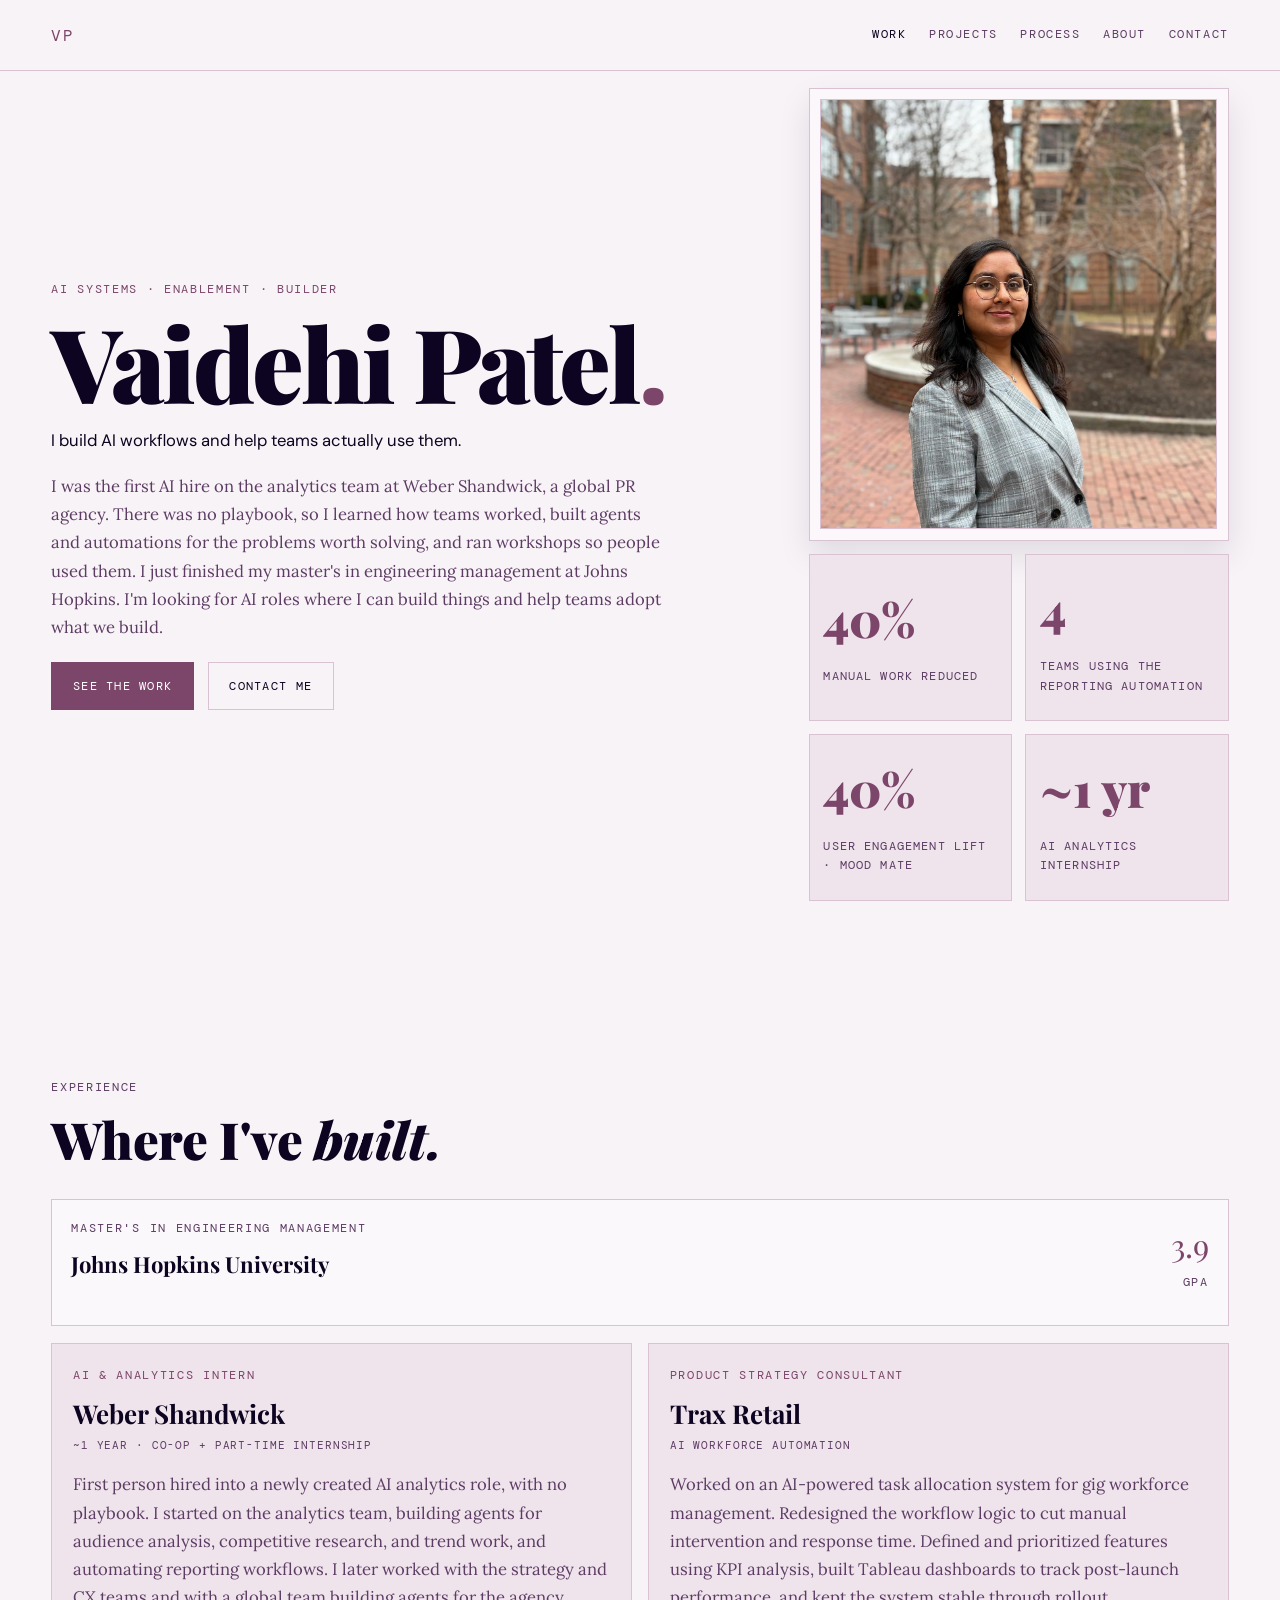
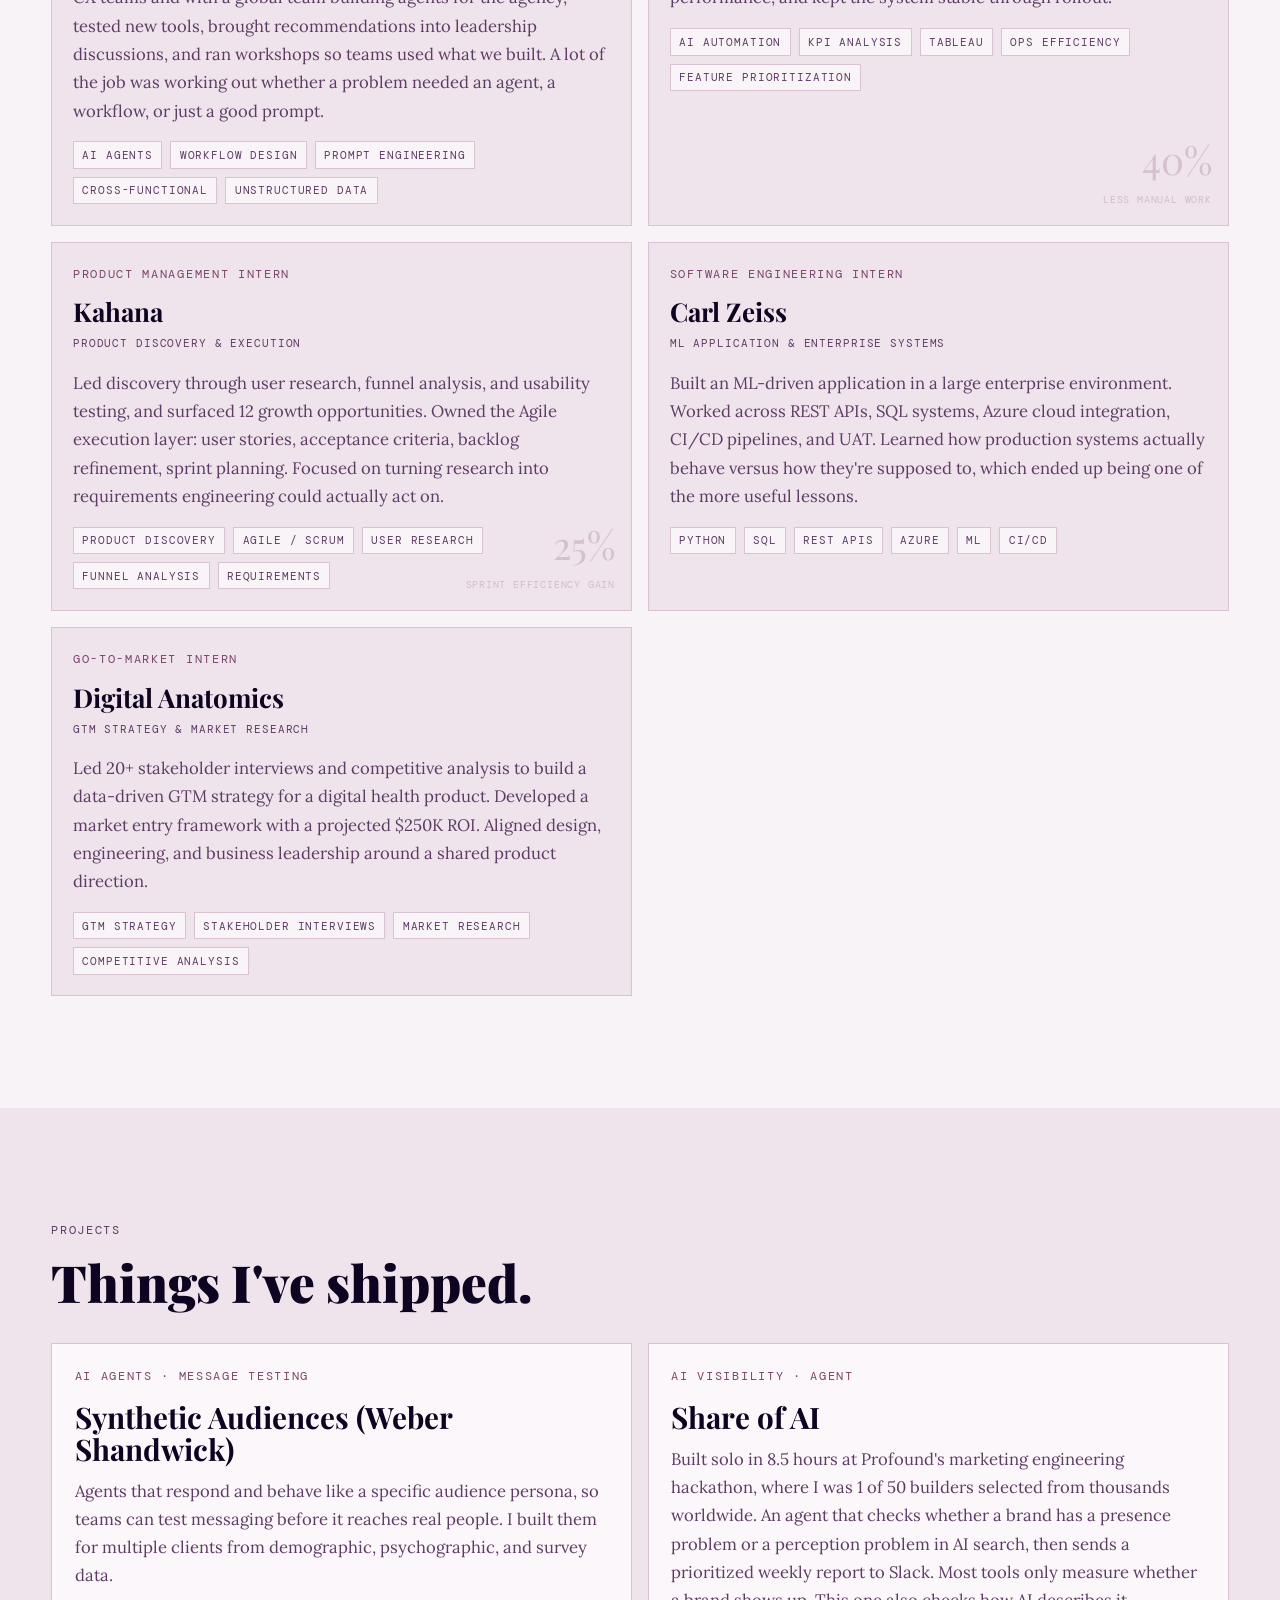
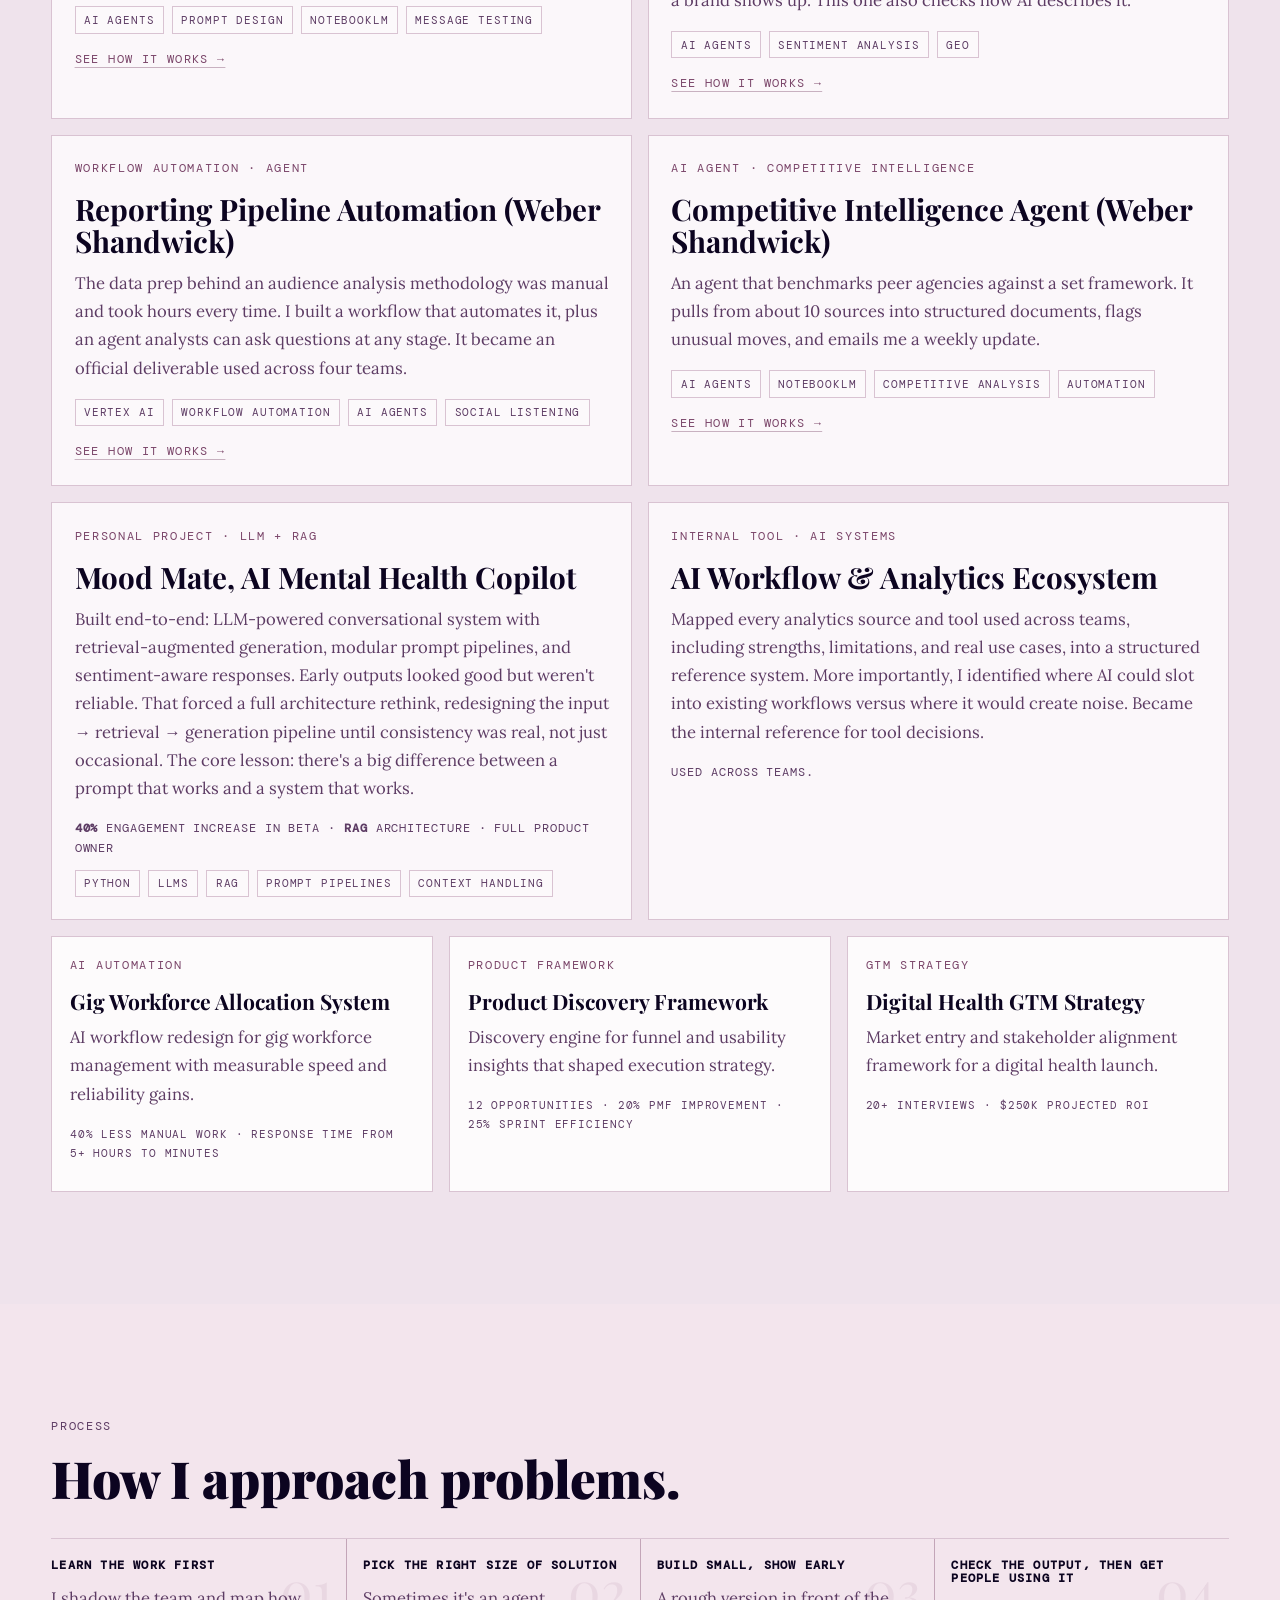
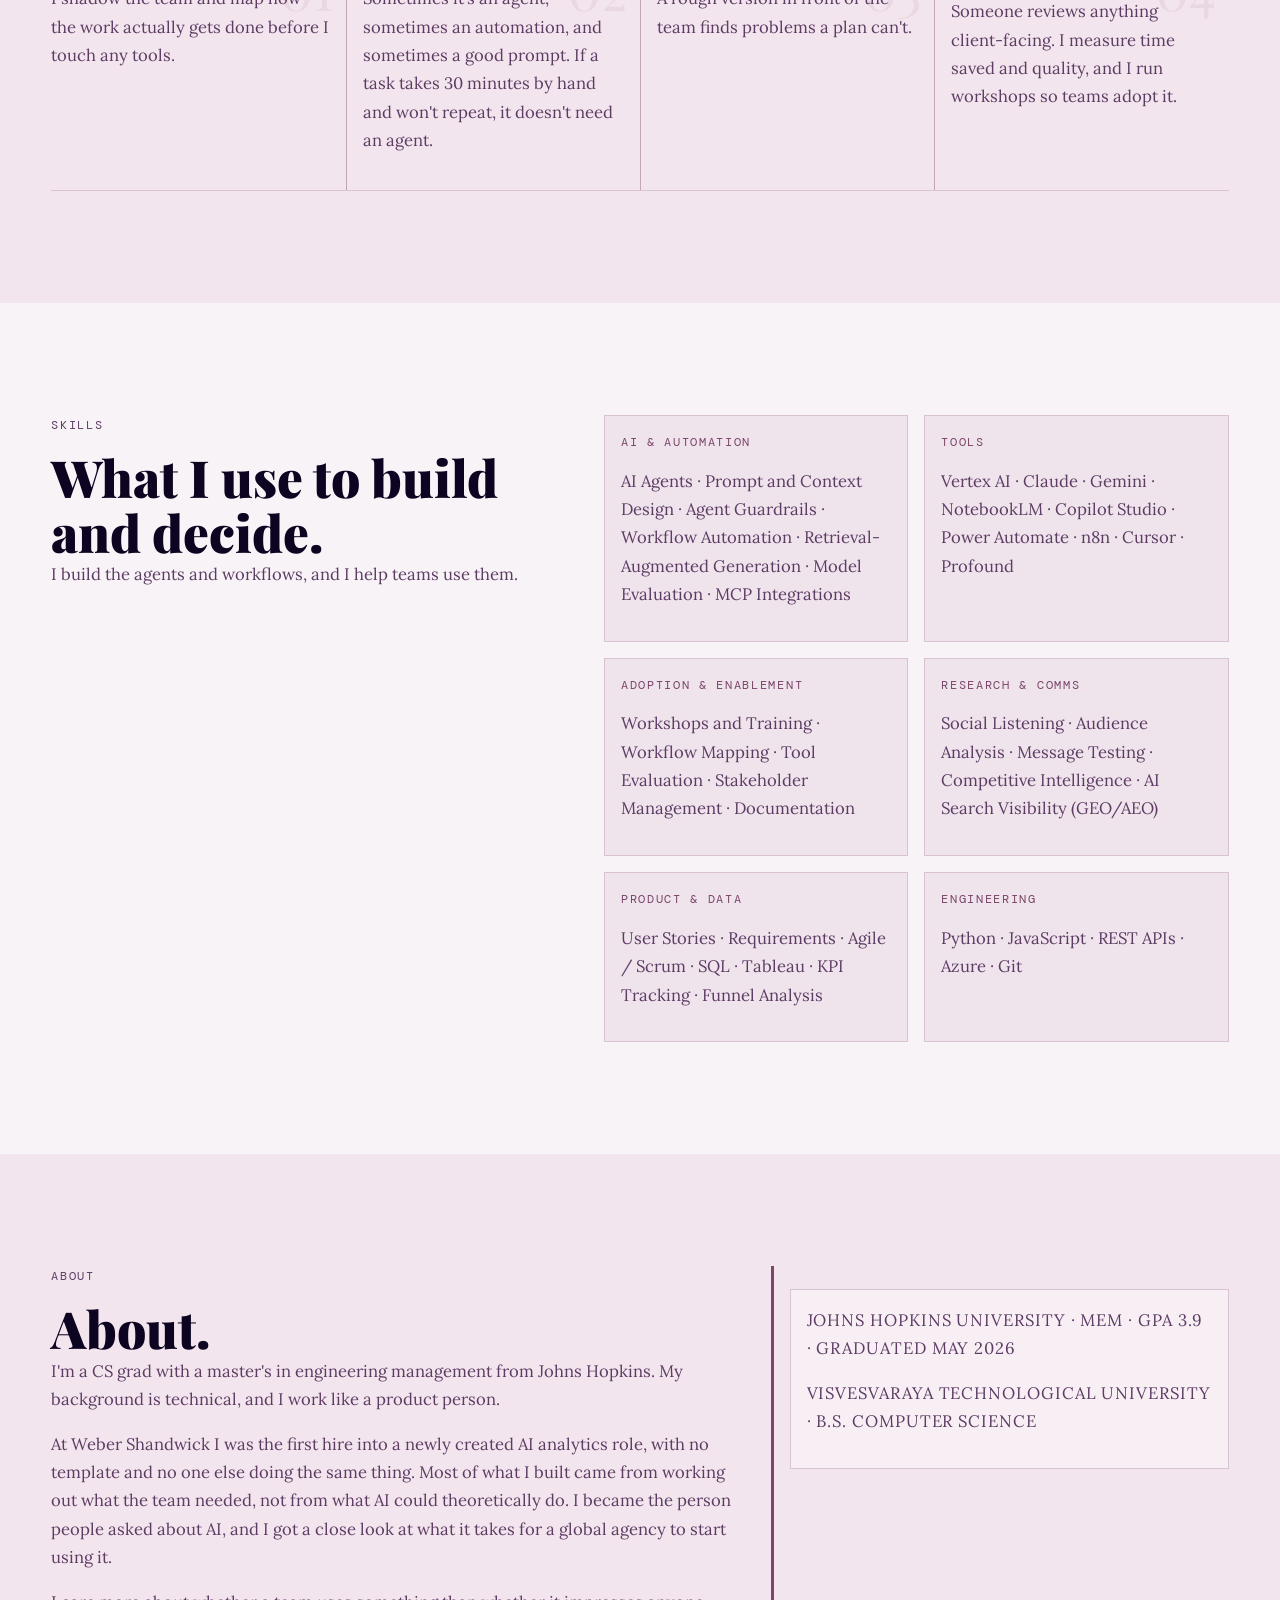
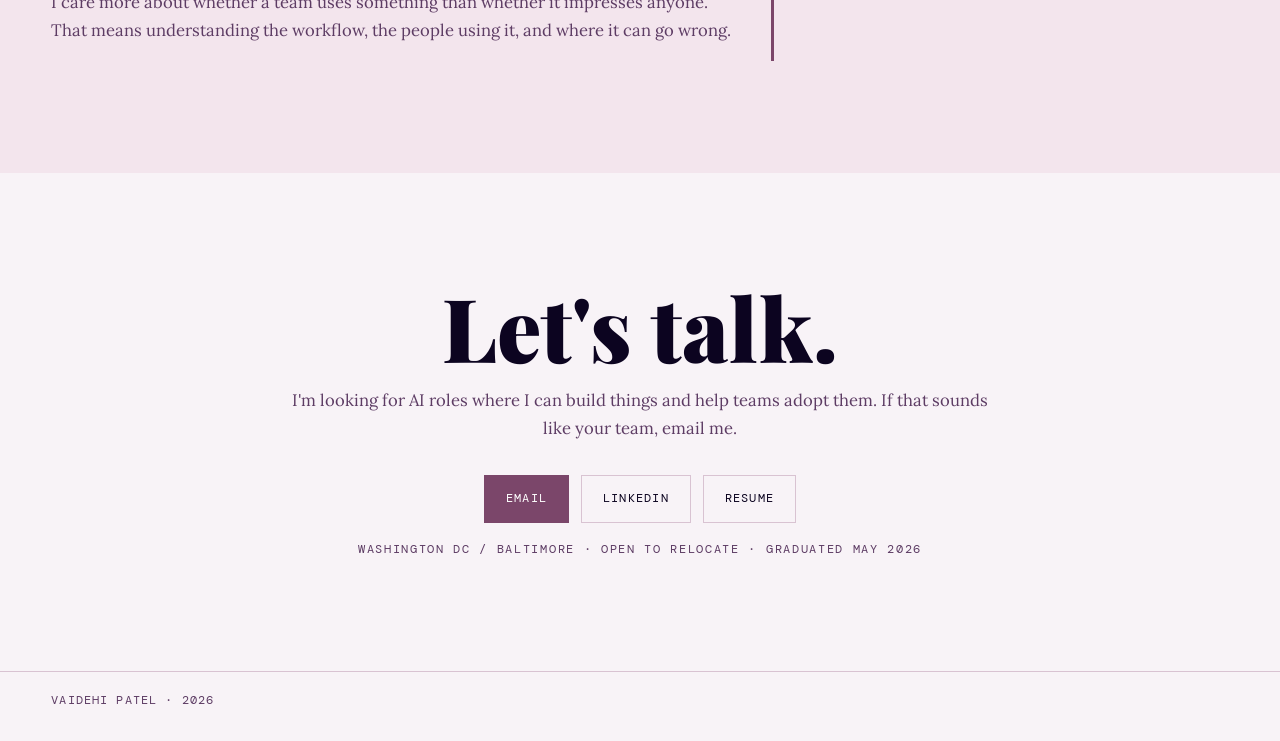
==== commit 5bf72d58: "Revamp skills section, hero stat, label, meta description, and small text fixes Co-authored-by: Vaid" ====
--- a/index.html
+++ b/index.html
@@ -5,7 +5,7 @@
     <meta name="viewport" content="width=device-width, initial-scale=1.0" />
     <meta
       name="description"
-      content="Vaidehi Patel portfolio - AI product, workflow automation, and applied AI systems."
+      content="Vaidehi Patel portfolio: AI agents, workflow automation, and AI enablement for comms and marketing teams."
     />
     <title>Vaidehi Patel | Portfolio</title>
     <link rel="preconnect" href="https://fonts.googleapis.com" />
@@ -14,7 +14,7 @@
       href="https://fonts.googleapis.com/css2?family=DM+Mono:wght@400;500&family=DM+Sans:wght@300;400;500&family=Lora:wght@400;500&family=Playfair+Display:ital,wght@0,700;0,900;1,700;1,900&display=swap"
       rel="stylesheet"
     />
-    <link rel="stylesheet" href="styles.css?v=plum-1" />
+    <link rel="stylesheet" href="styles.css?v=plum-2" />
   </head>
   <body>
     <header class="site-header" id="top">
@@ -46,7 +46,7 @@
         <div class="container hero-grid">
           <div class="hero-copy fade-in">
             <p class="mono-label accent">
-              AI Systems · Product · Builder
+              AI Systems · Enablement · Builder
             </p>
             <h1 class="hero-title">Vaidehi Patel<span class="accent">.</span></h1>
             <p class="hero-subheadline">
@@ -75,9 +75,6 @@
                 loading="eager"
                 decoding="async"
               />
-              <div class="profile-photo-placeholder" aria-hidden="true">
-                <span>Add photo to assets/vaidehi-profile.jpg</span>
-              </div>
             </figure>
 
             <div class="hero-stats">
@@ -86,8 +83,8 @@
                 <p class="stat-label">manual work reduced</p>
               </article>
               <article class="stat-card">
-                <p class="stat-number">3.9</p>
-                <p class="stat-label">GPA · Johns Hopkins</p>
+                <p class="stat-number">4</p>
+                <p class="stat-label">teams using the reporting automation</p>
               </article>
               <article class="stat-card">
                 <p class="stat-number">40%</p>
@@ -210,7 +207,7 @@
 
             <article class="work-card fade-in">
               <p class="mono-label accent">GO-TO-MARKET INTERN</p>
-              <h3>Digital Analytics</h3>
+              <h3>Digital Anatomics</h3>
               <p class="meta">GTM Strategy &amp; Market Research</p>
               <p>
                 Led 20+ stakeholder interviews and competitive analysis to build
@@ -442,35 +439,49 @@
               <h2>What I use to build and decide.</h2>
             </header>
             <p class="lead">
-              My background is technical, and I spend most of my time explaining it
-              to people who aren't. I can read the code and write the spec.
+              I build the agents and workflows, and I help teams use them.
             </p>
           </div>
           <div class="skill-groups">
             <article class="skill-group fade-in">
-              <p class="mono-label accent">AI &amp; SYSTEMS</p>
-              <p>
-                LLMs · Prompt Engineering · AI Agents · Retrieval-Augmented
-                Generation · Workflow Automation · Model Evaluation
+              <p class="mono-label accent">AI &amp; AUTOMATION</p>
+              <p>
+                AI Agents · Prompt and Context Design · Agent Guardrails · Workflow
+                Automation · Retrieval-Augmented Generation · Model Evaluation ·
+                MCP Integrations
               </p>
             </article>
             <article class="skill-group fade-in">
-              <p class="mono-label accent">PRODUCT</p>
-              <p>
-                PRDs · User Stories · Agile / Scrum · Roadmapping · A/B Testing ·
-                Stakeholder Management
+              <p class="mono-label accent">TOOLS</p>
+              <p>
+                Vertex AI · Claude · Gemini · NotebookLM · Copilot Studio · Power
+                Automate · n8n · Cursor · Profound
               </p>
             </article>
             <article class="skill-group fade-in">
-              <p class="mono-label accent">DATA &amp; ANALYTICS</p>
-              <p>
-                SQL · Tableau · Power BI · Google Analytics · Funnel Analysis ·
-                KPI Tracking
+              <p class="mono-label accent">ADOPTION &amp; ENABLEMENT</p>
+              <p>
+                Workshops and Training · Workflow Mapping · Tool Evaluation ·
+                Stakeholder Management · Documentation
+              </p>
+            </article>
+            <article class="skill-group fade-in">
+              <p class="mono-label accent">RESEARCH &amp; COMMS</p>
+              <p>
+                Social Listening · Audience Analysis · Message Testing · Competitive
+                Intelligence · AI Search Visibility (GEO/AEO)
+              </p>
+            </article>
+            <article class="skill-group fade-in">
+              <p class="mono-label accent">PRODUCT &amp; DATA</p>
+              <p>
+                User Stories · Requirements · Agile / Scrum · SQL · Tableau · KPI
+                Tracking · Funnel Analysis
               </p>
             </article>
             <article class="skill-group fade-in">
               <p class="mono-label accent">ENGINEERING</p>
-              <p>Python · JavaScript · REST APIs · Azure · Git · MongoDB · Next.js</p>
+              <p>Python · JavaScript · REST APIs · Azure · Git</p>
             </article>
           </div>
         </div>
--- a/styles.css
+++ b/styles.css
@@ -4,6 +4,7 @@
   --text-secondary: #5d3c64;
   --accent: #7b466a;
   --accent-hover: #5d3c64;
+  --accent-bright: #ba6e8f;
   --surface: #efe3ec;
   --border: #d9c3d2;
   --nav-bg: #f8f3f7;
@@ -278,32 +279,12 @@
   border: 1px solid var(--border);
 }
 
-.profile-photo-placeholder {
-  display: none;
-  width: 100%;
-  aspect-ratio: 4 / 5;
-  border: 1px dashed var(--border);
-  background: var(--tint-strong);
-  color: var(--text-secondary);
-  font-family: "DM Mono", monospace;
-  font-size: 0.72rem;
-  letter-spacing: 0.08em;
-  text-transform: uppercase;
-  align-items: center;
-  justify-content: center;
-  text-align: center;
-}
-
 .profile-photo-card .mono-label {
   margin: 0.55rem 0 0;
 }
 
-.profile-photo-card.is-missing-photo img {
+.profile-photo-card.is-missing-photo {
   display: none;
-}
-
-.profile-photo-card.is-missing-photo .profile-photo-placeholder {
-  display: flex;
 }
 
 .stat-card {
@@ -820,8 +801,21 @@
   transition: color 0.25s ease;
 }
 
-.card-link:hover {
-  color: var(--accent-hover);
+.card-link {
+  text-decoration: underline;
+  text-decoration-thickness: 1px;
+  text-underline-offset: 0.35em;
+  text-decoration-color: var(--accent-faint);
+  transition: color 0.25s ease, text-decoration-color 0.25s ease,
+    text-shadow 0.25s ease;
+}
+
+.card-link:hover,
+.project-feature.has-link:hover .card-link {
+  color: var(--accent-bright);
+  text-decoration-color: var(--accent-bright);
+  text-decoration-thickness: 2px;
+  text-shadow: 0 0 14px rgba(211, 145, 176, 0.7);
 }
 
 .project-feature.has-link .card-link::after {
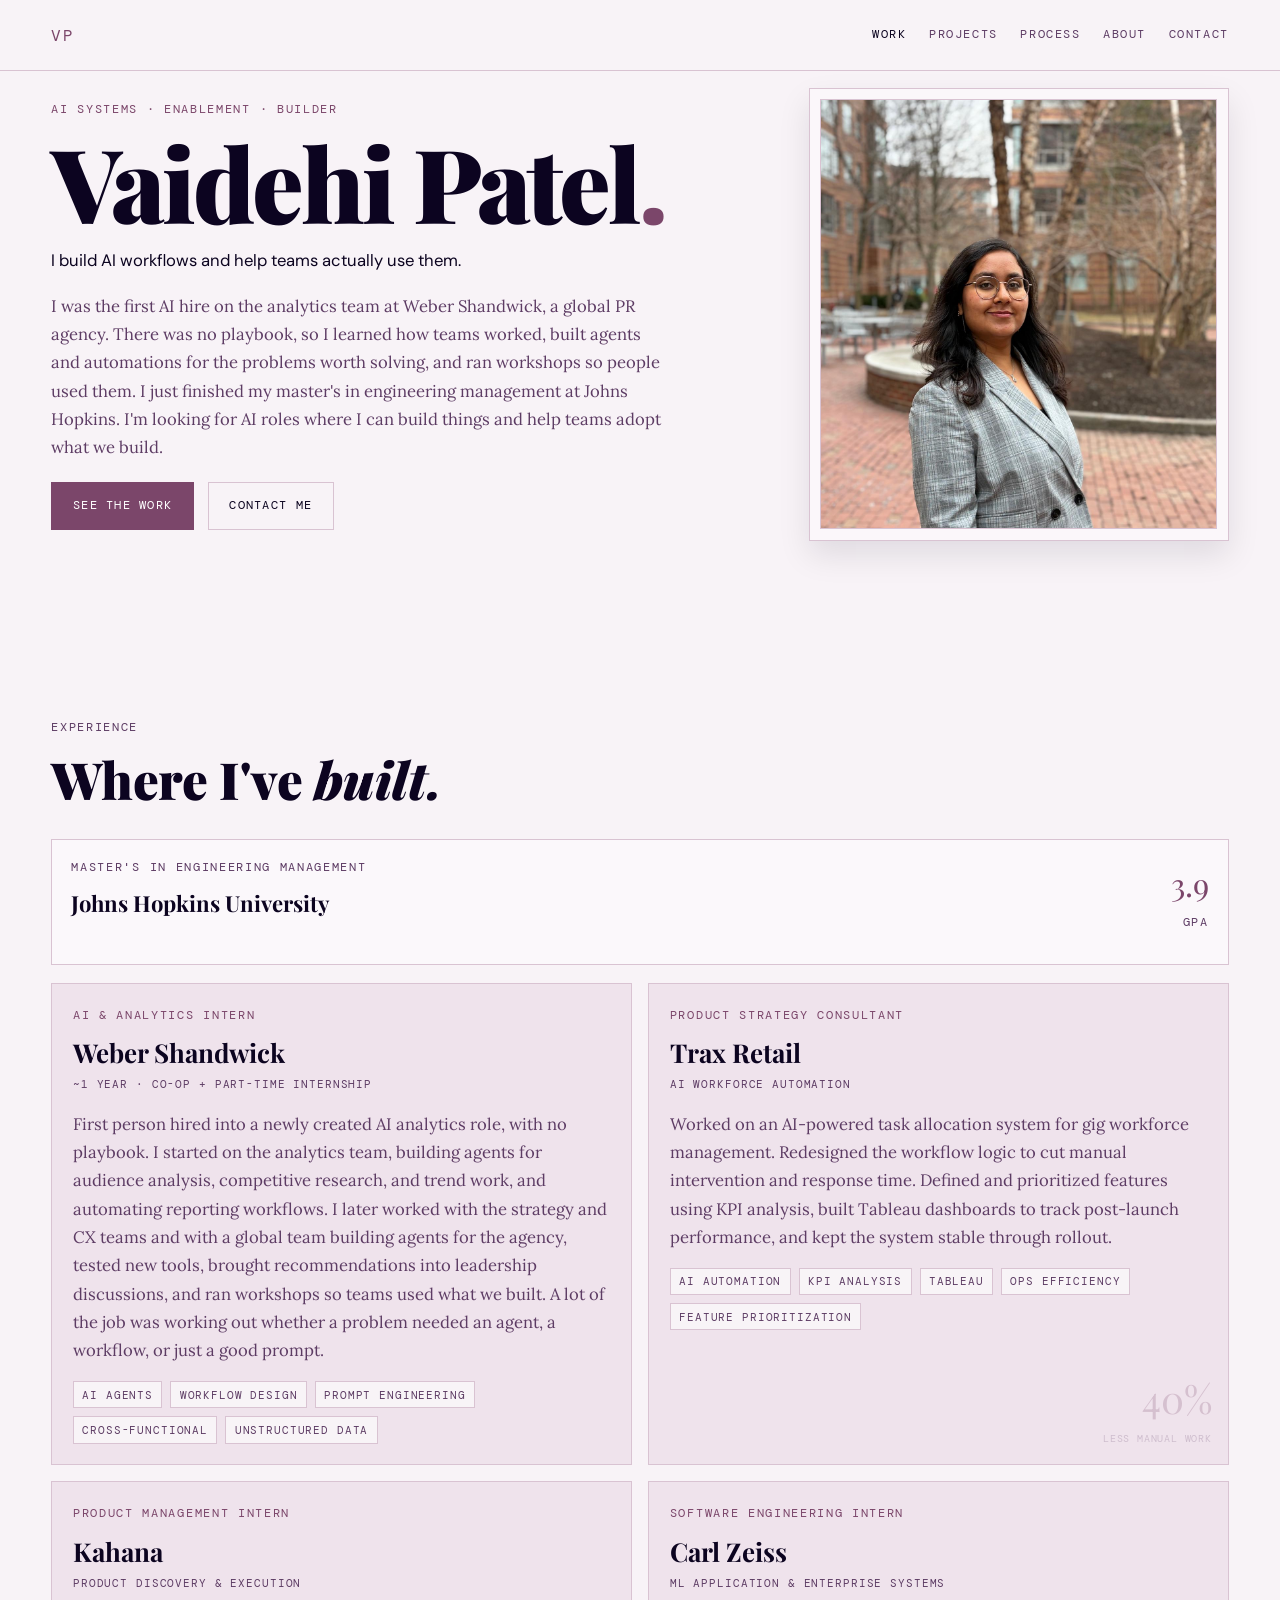
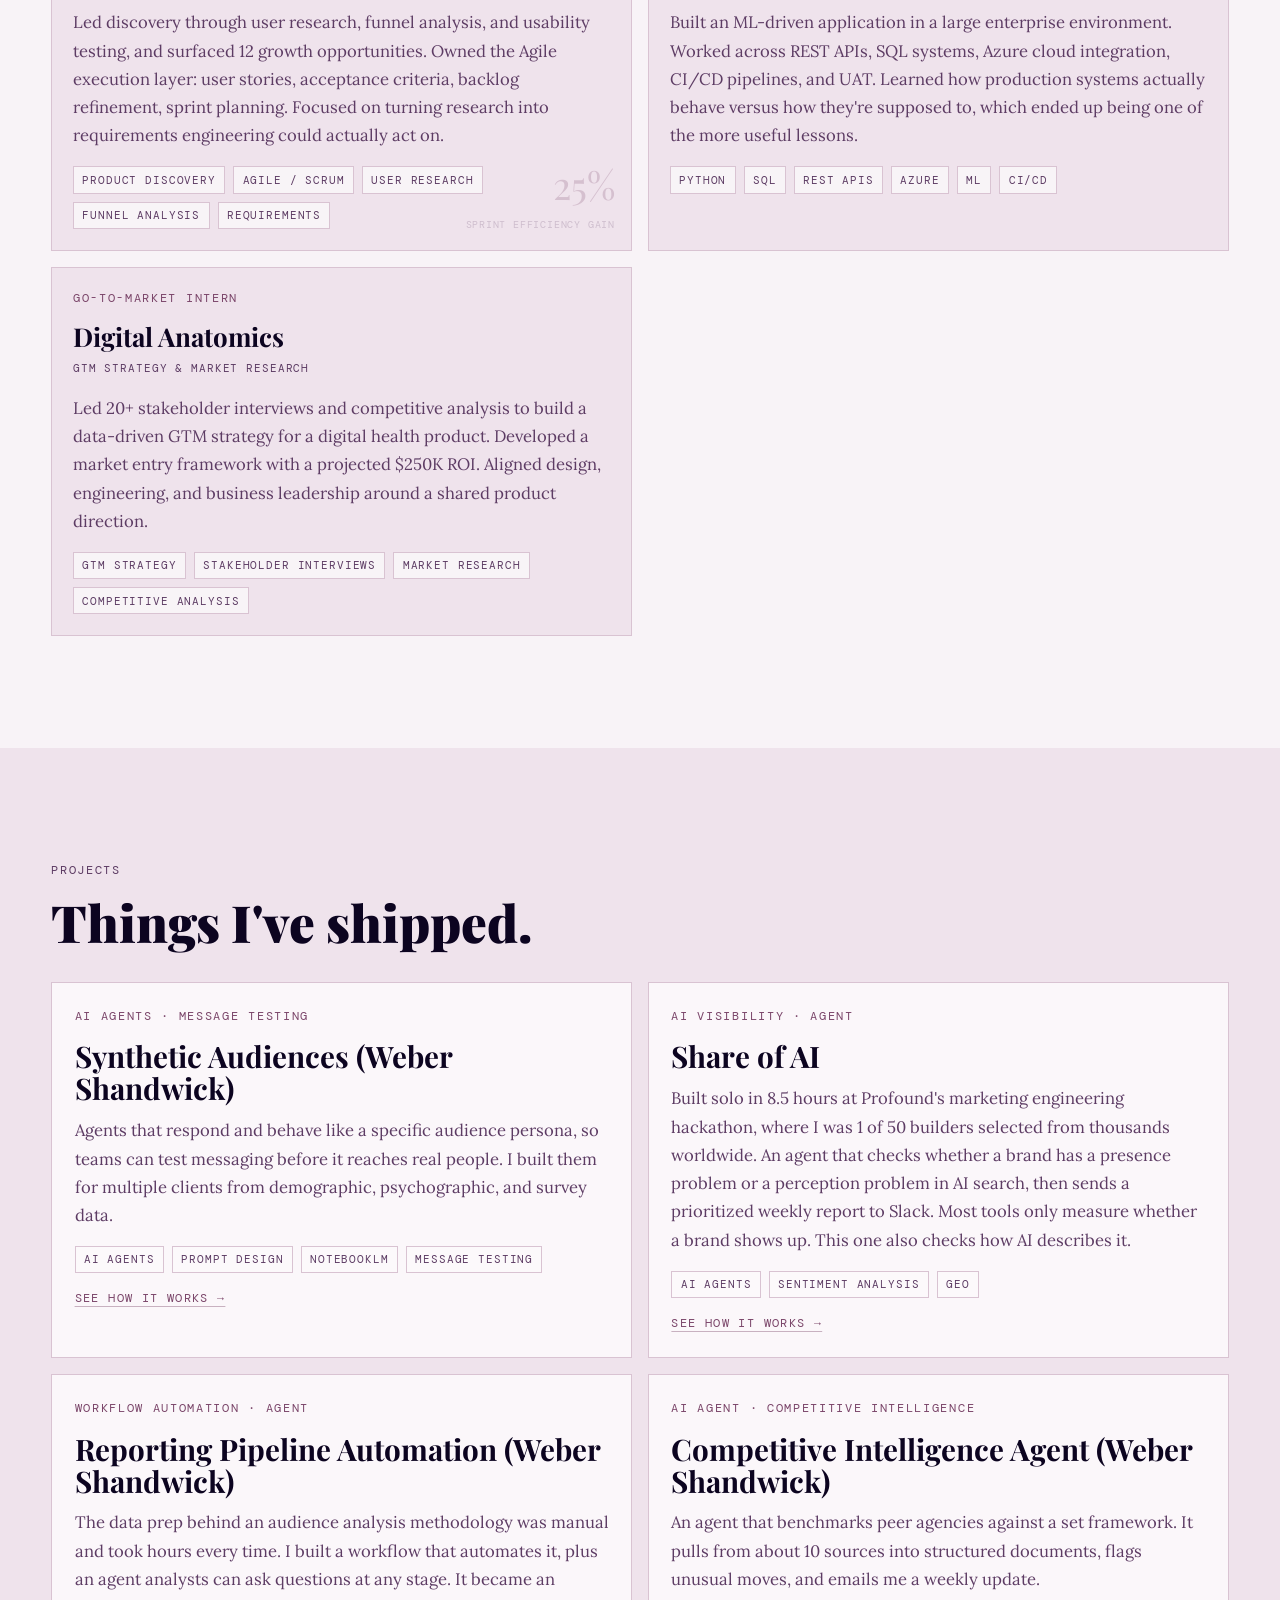
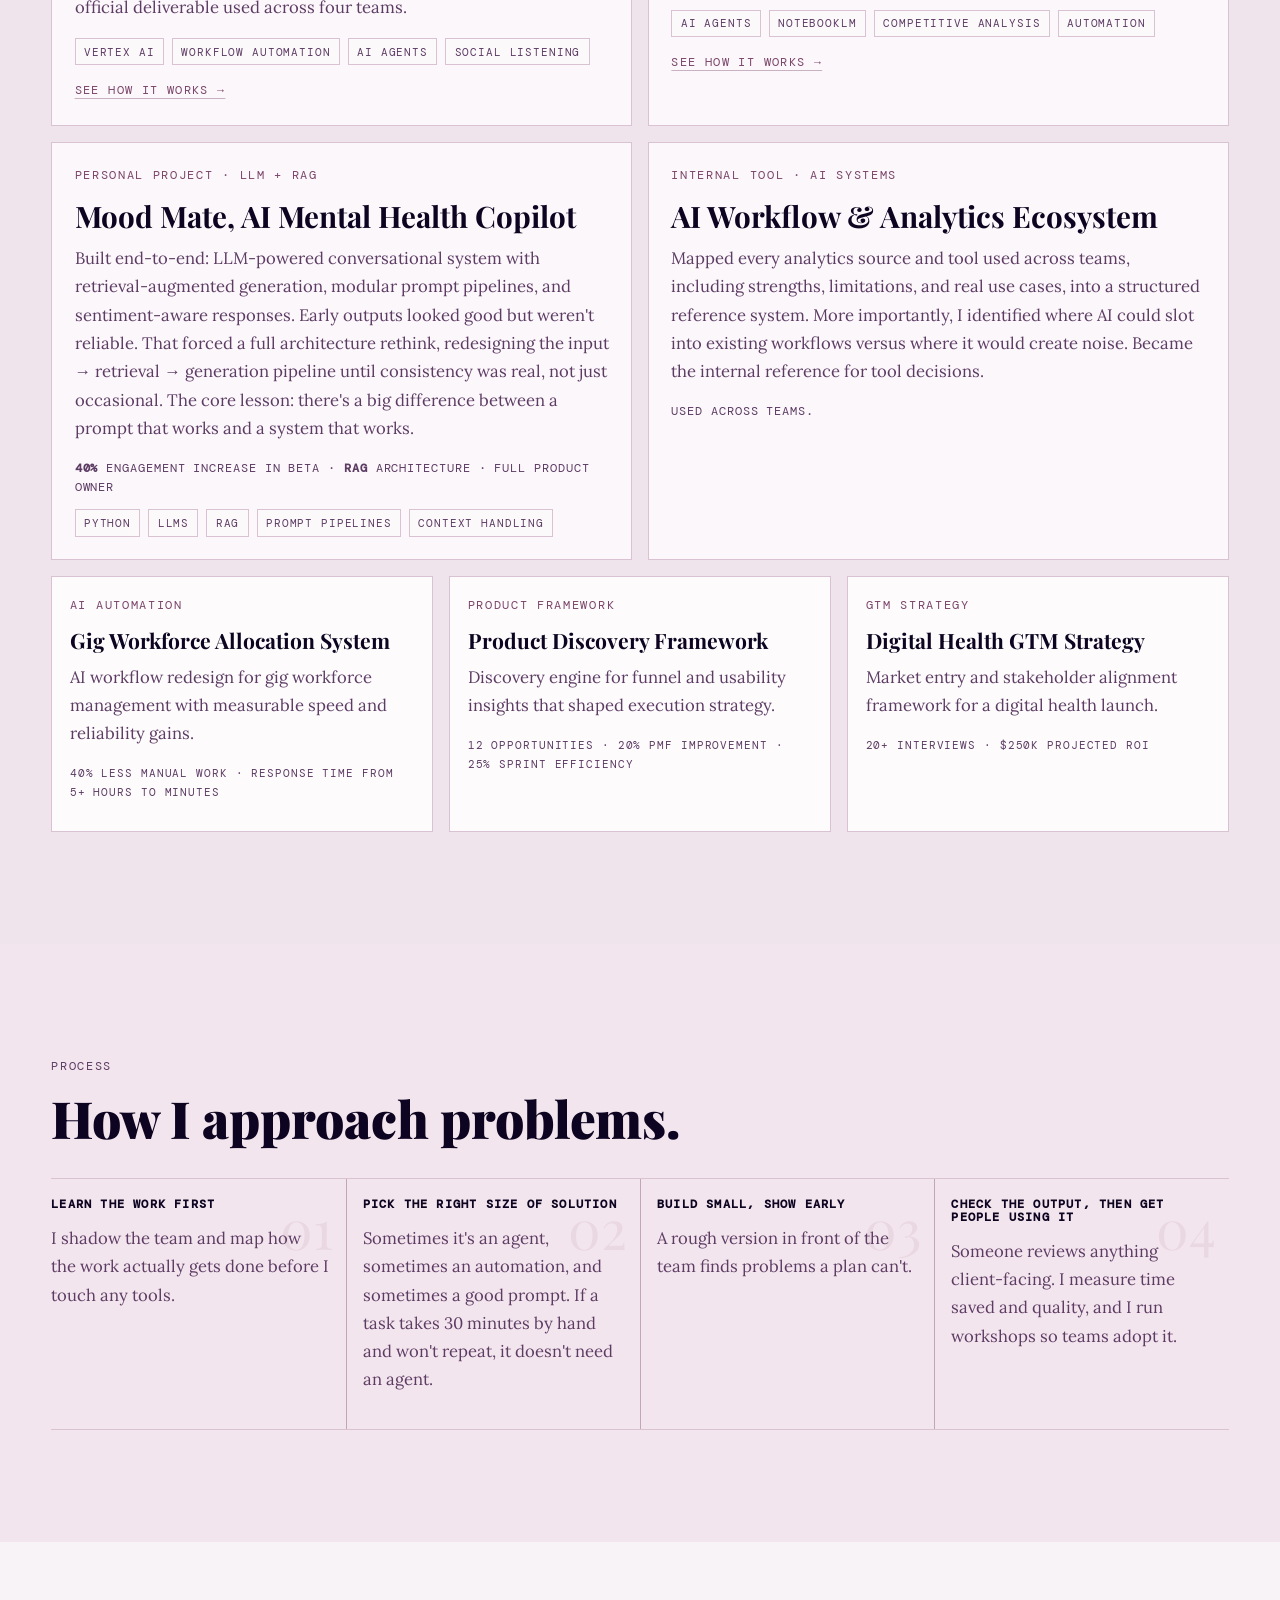
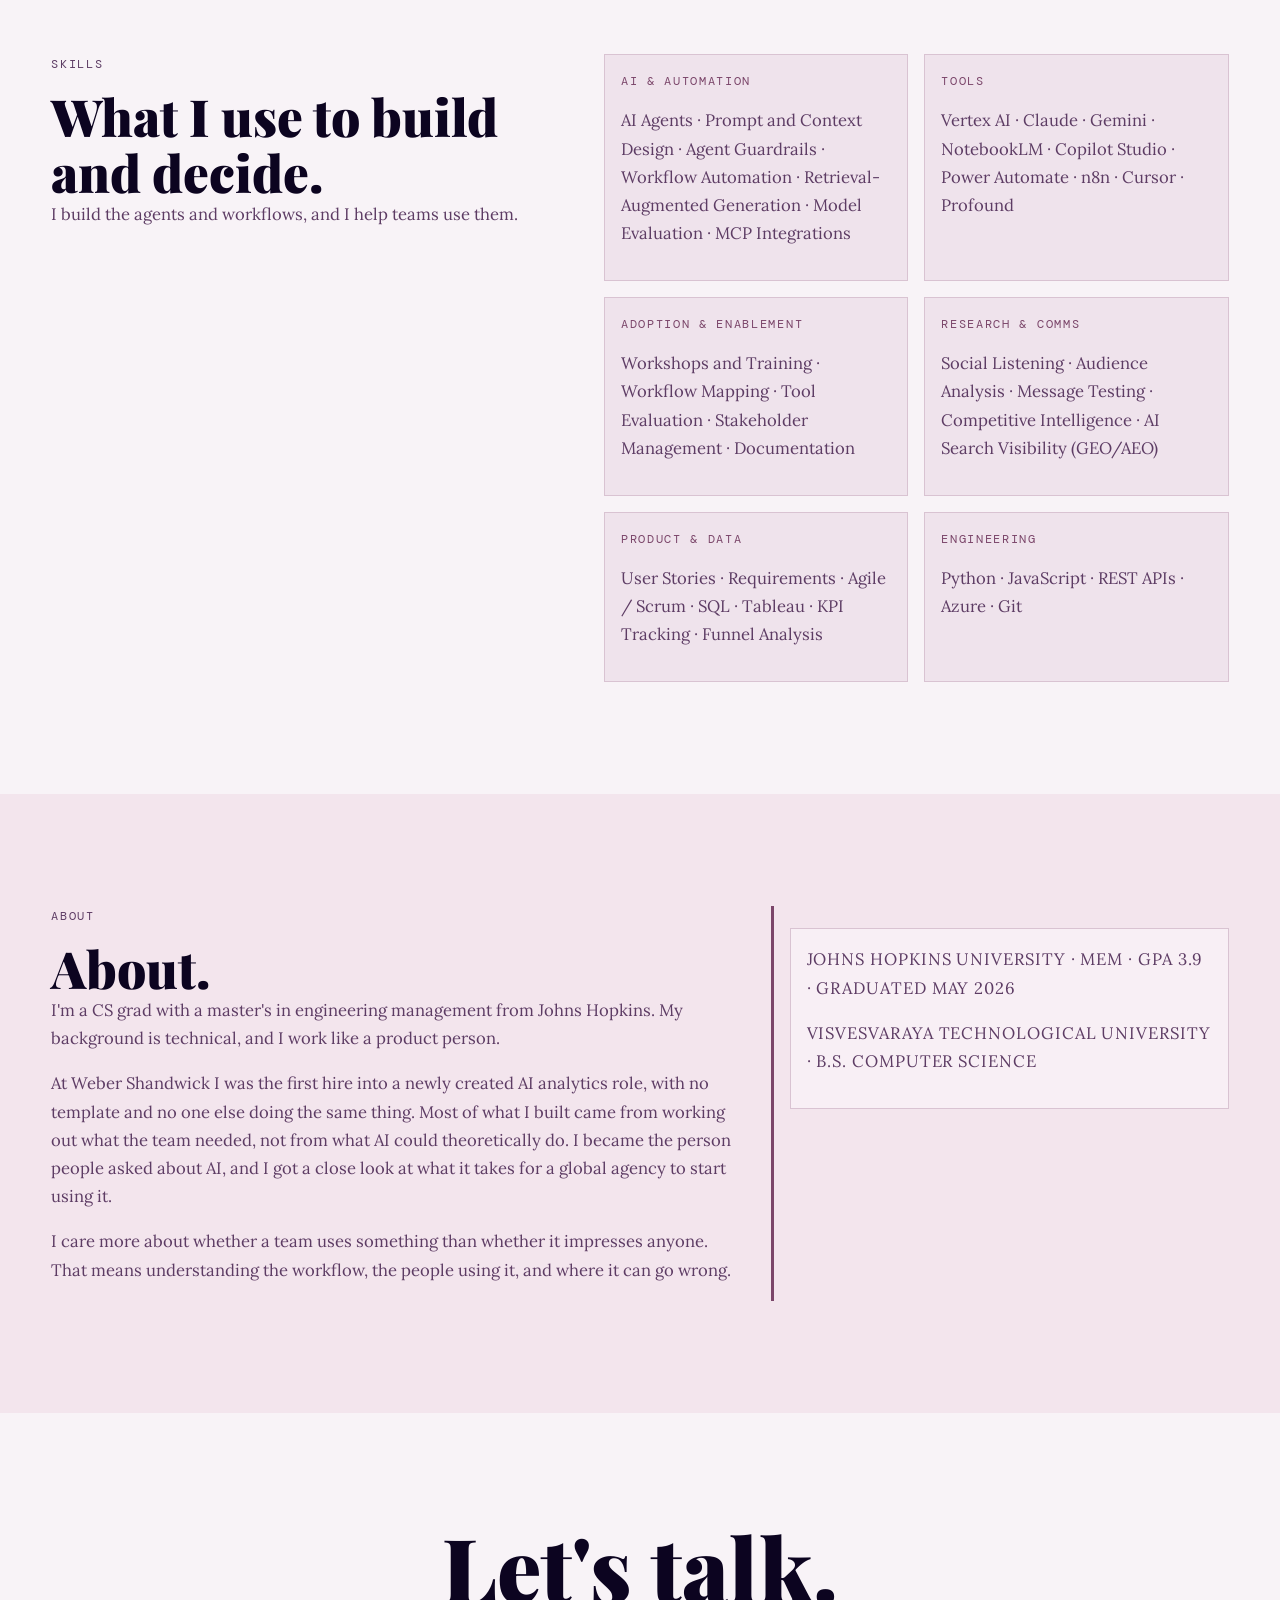
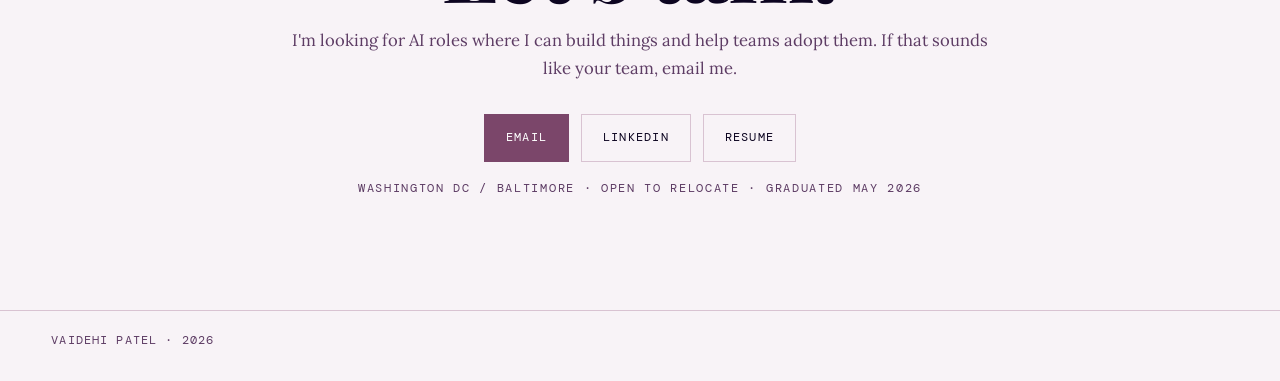
==== commit 9b20b973: "Remove hero stat tiles Co-authored-by: Vaidehi Patel <vaidehi-rp@users.noreply.github.com>" ====
--- a/index.html
+++ b/index.html
@@ -76,25 +76,6 @@
                 decoding="async"
               />
             </figure>
-
-            <div class="hero-stats">
-              <article class="stat-card">
-                <p class="stat-number">40%</p>
-                <p class="stat-label">manual work reduced</p>
-              </article>
-              <article class="stat-card">
-                <p class="stat-number">4</p>
-                <p class="stat-label">teams using the reporting automation</p>
-              </article>
-              <article class="stat-card">
-                <p class="stat-number">40%</p>
-                <p class="stat-label">user engagement lift · Mood Mate</p>
-              </article>
-              <article class="stat-card">
-                <p class="stat-number">~1 yr</p>
-                <p class="stat-label">AI analytics internship</p>
-              </article>
-            </div>
           </div>
         </div>
       </section>
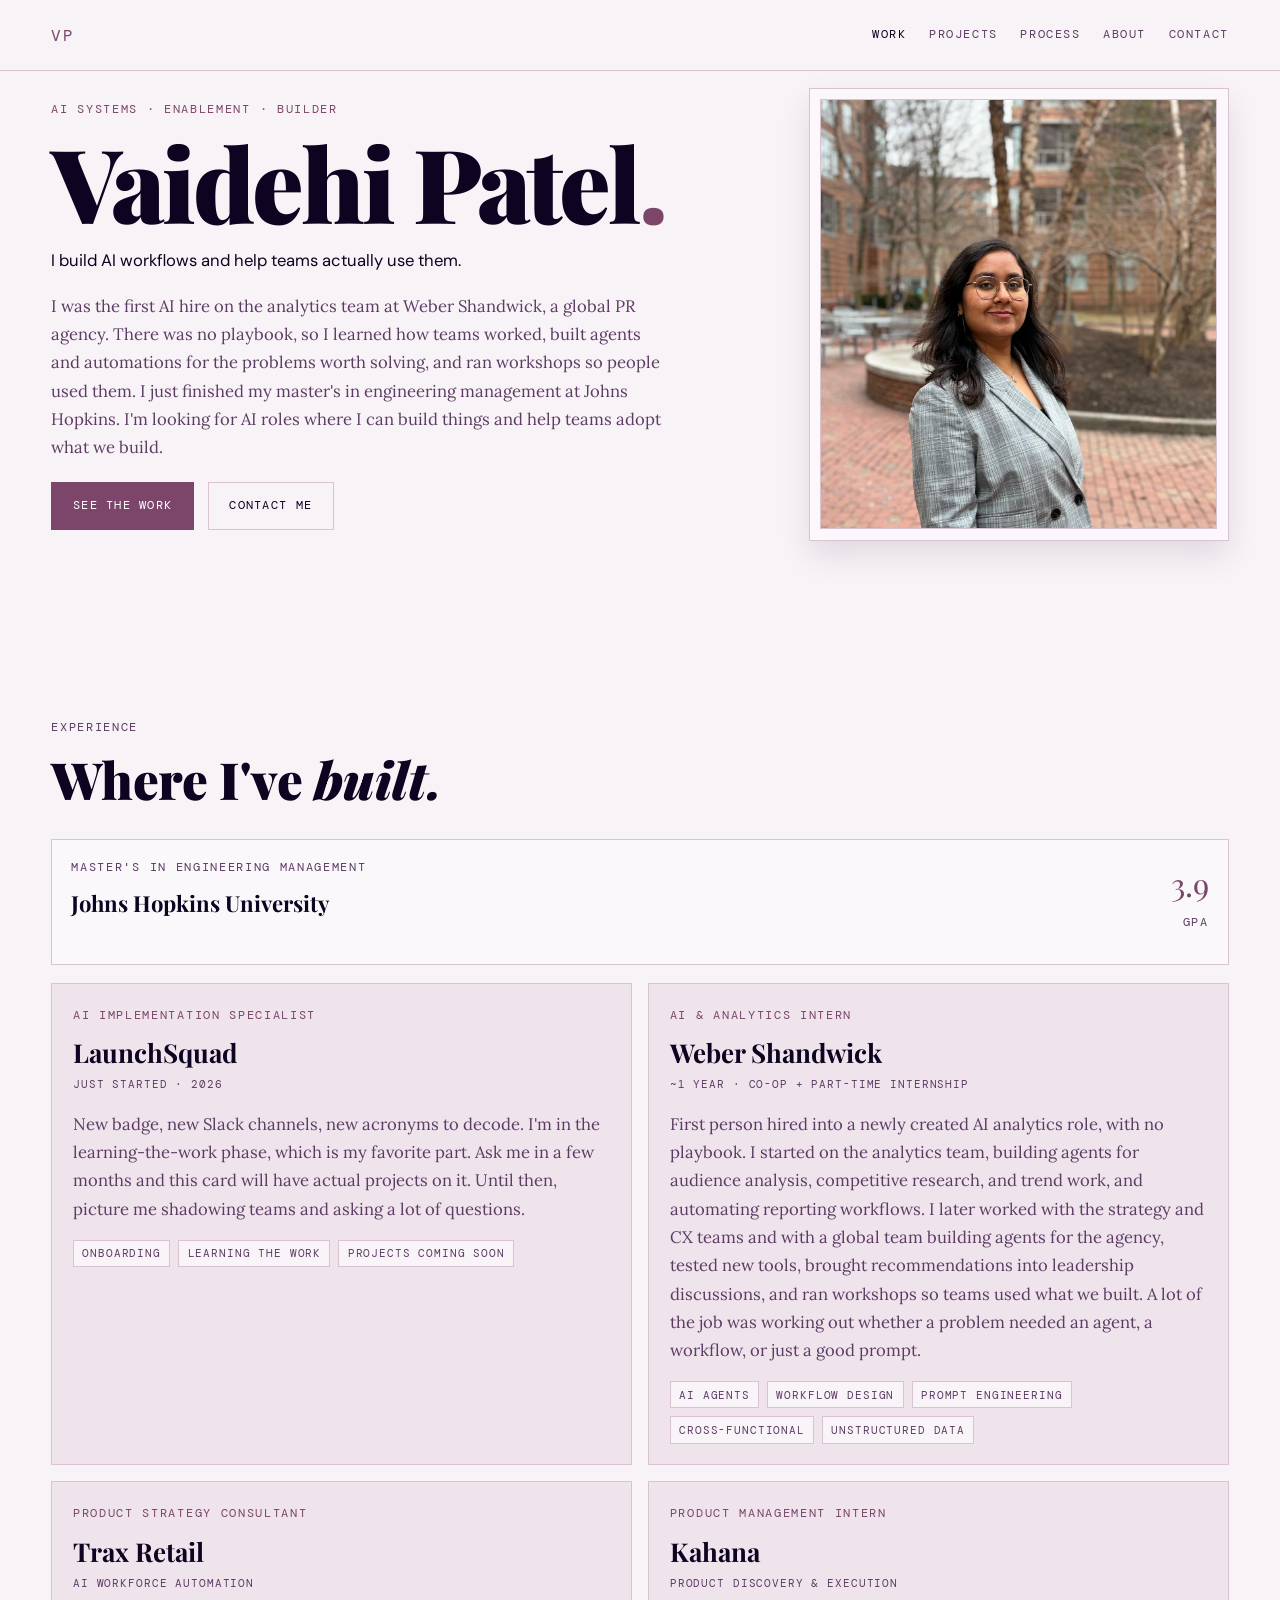
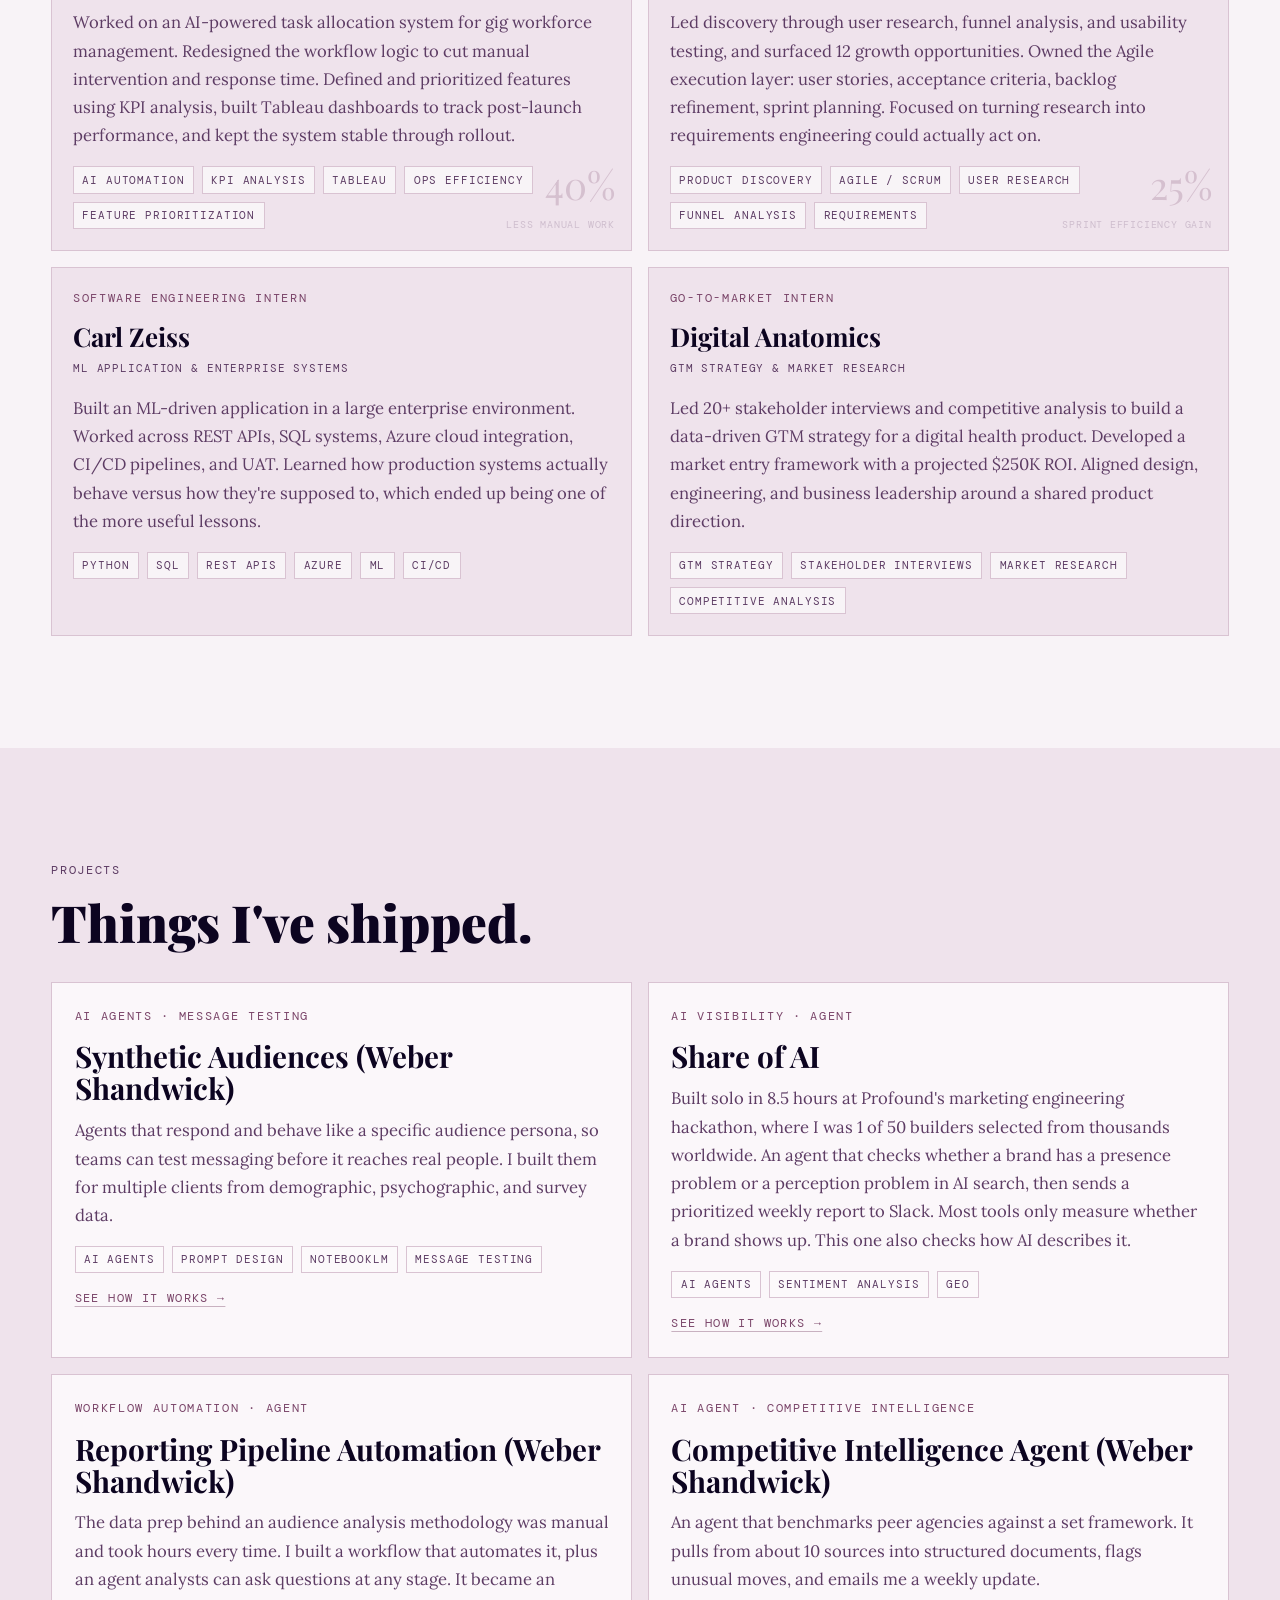
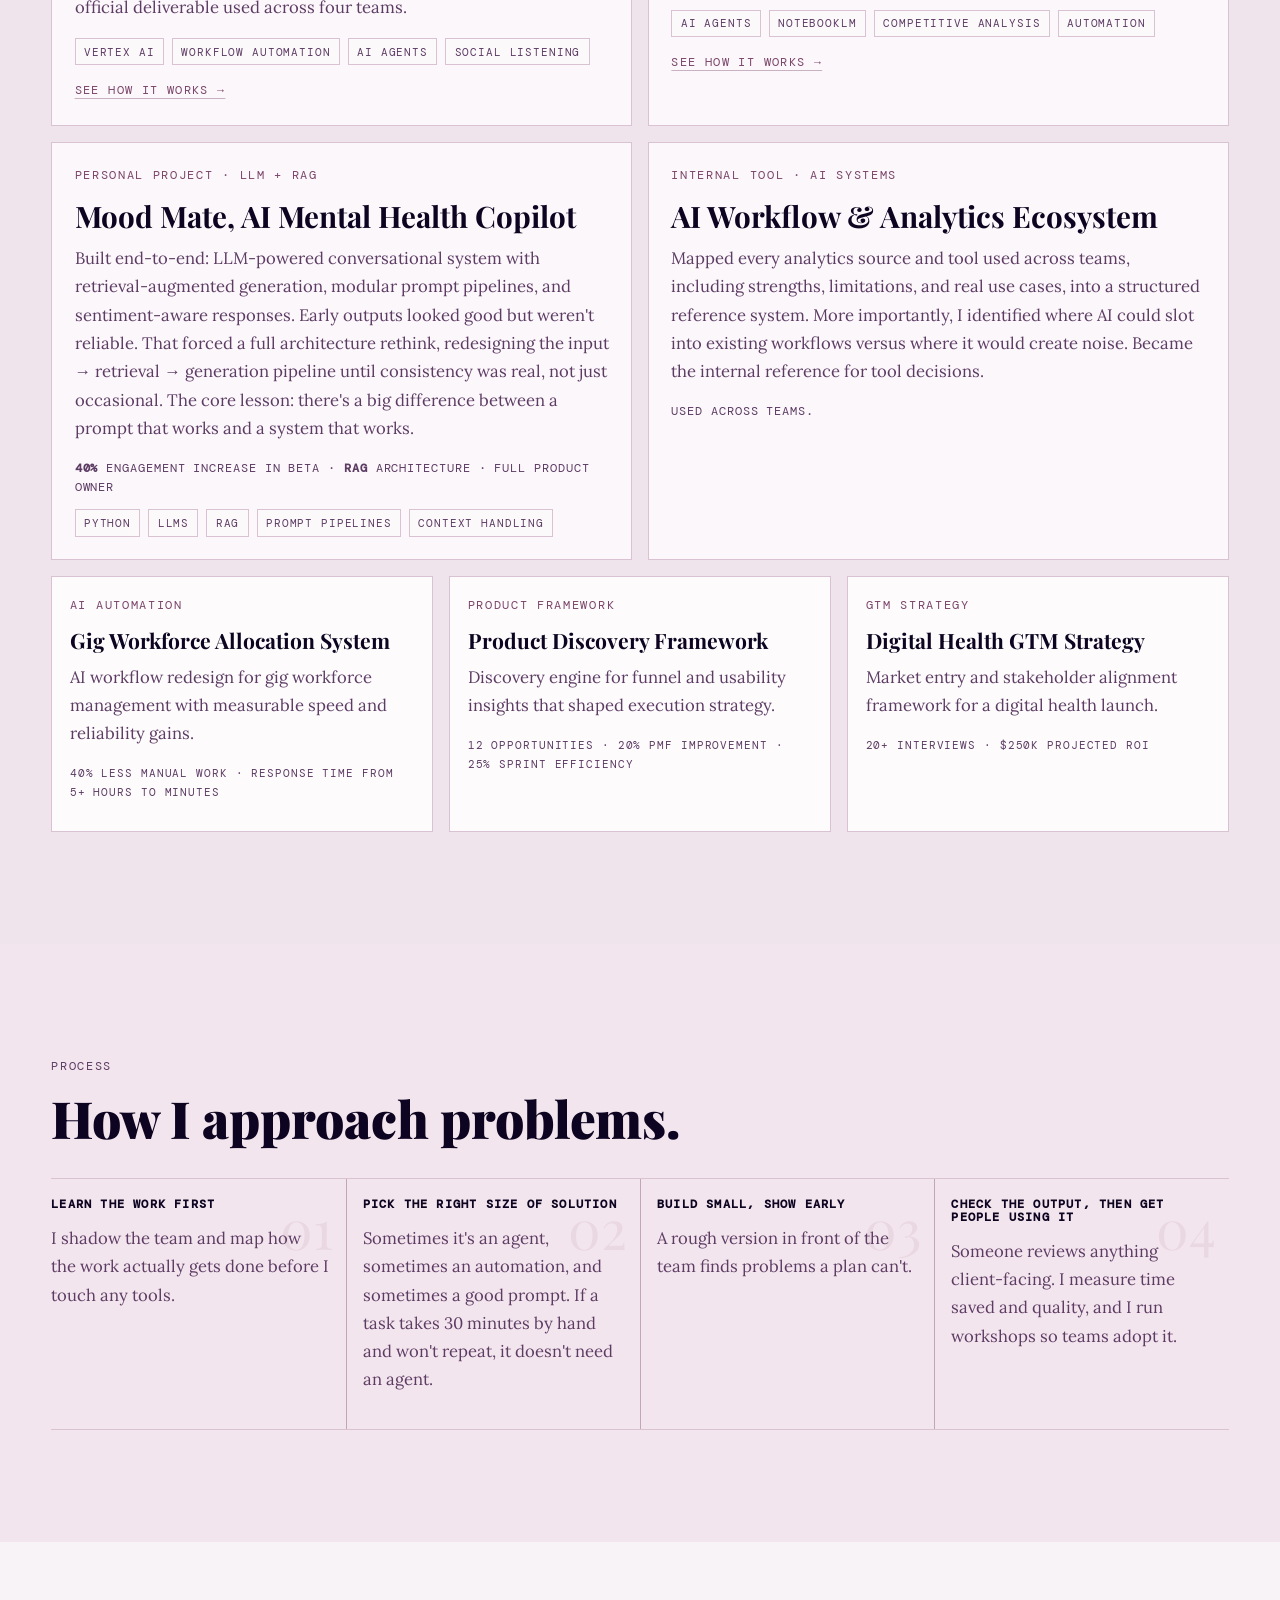
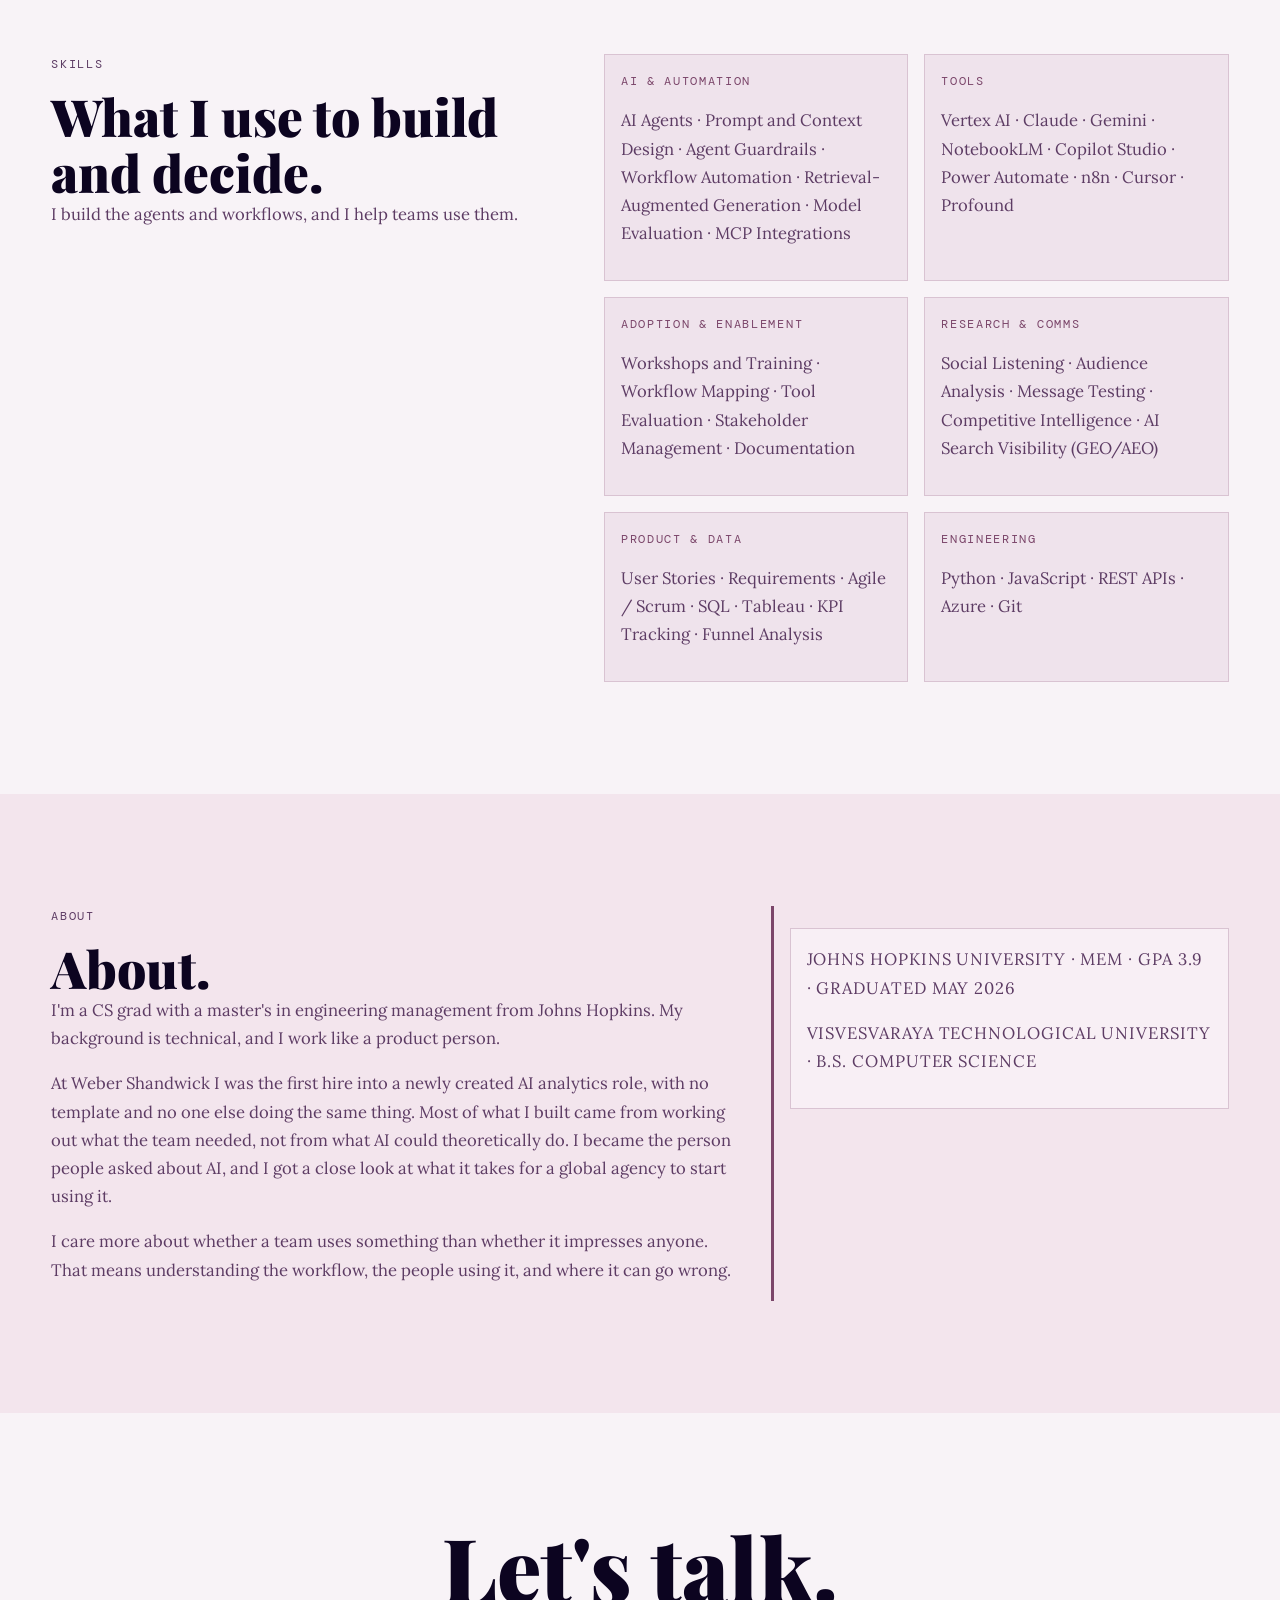
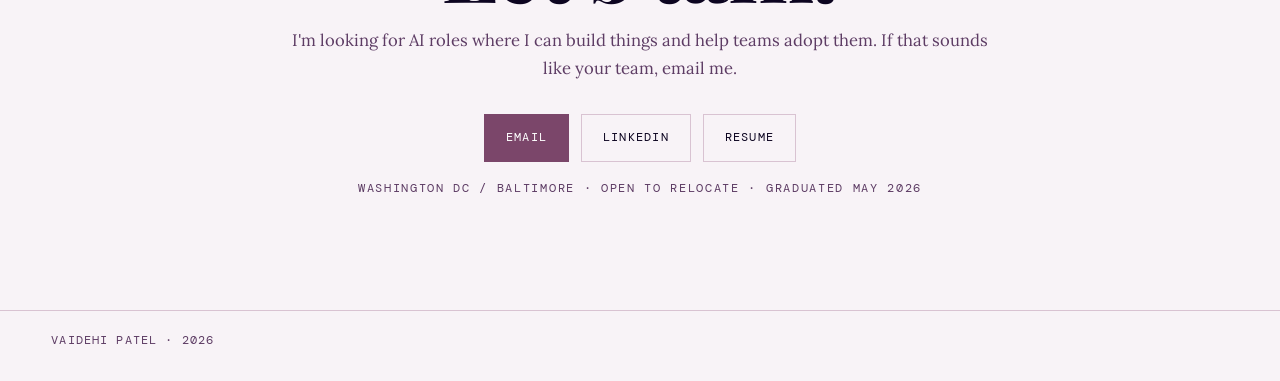
==== commit de25d46f: "Add LaunchSquad work card with placeholder copy Co-authored-by: Vaidehi Patel <vaidehi-rp@users.nore" ====
--- a/index.html
+++ b/index.html
@@ -100,6 +100,23 @@
 
           <div class="experience-grid">
             <article class="work-card fade-in">
+              <p class="mono-label accent">AI IMPLEMENTATION SPECIALIST</p>
+              <h3>LaunchSquad</h3>
+              <p class="meta">Just started · 2026</p>
+              <p>
+                New badge, new Slack channels, new acronyms to decode. I'm in the
+                learning-the-work phase, which is my favorite part. Ask me in a
+                few months and this card will have actual projects on it. Until
+                then, picture me shadowing teams and asking a lot of questions.
+              </p>
+              <ul class="tag-list">
+                <li>Onboarding</li>
+                <li>Learning the Work</li>
+                <li>Projects Coming Soon</li>
+              </ul>
+            </article>
+
+            <article class="work-card fade-in">
               <p class="mono-label accent">AI &amp; ANALYTICS INTERN</p>
               <h3>Weber Shandwick</h3>
               <p class="meta">~1 Year · Co-op + Part-time Internship</p>
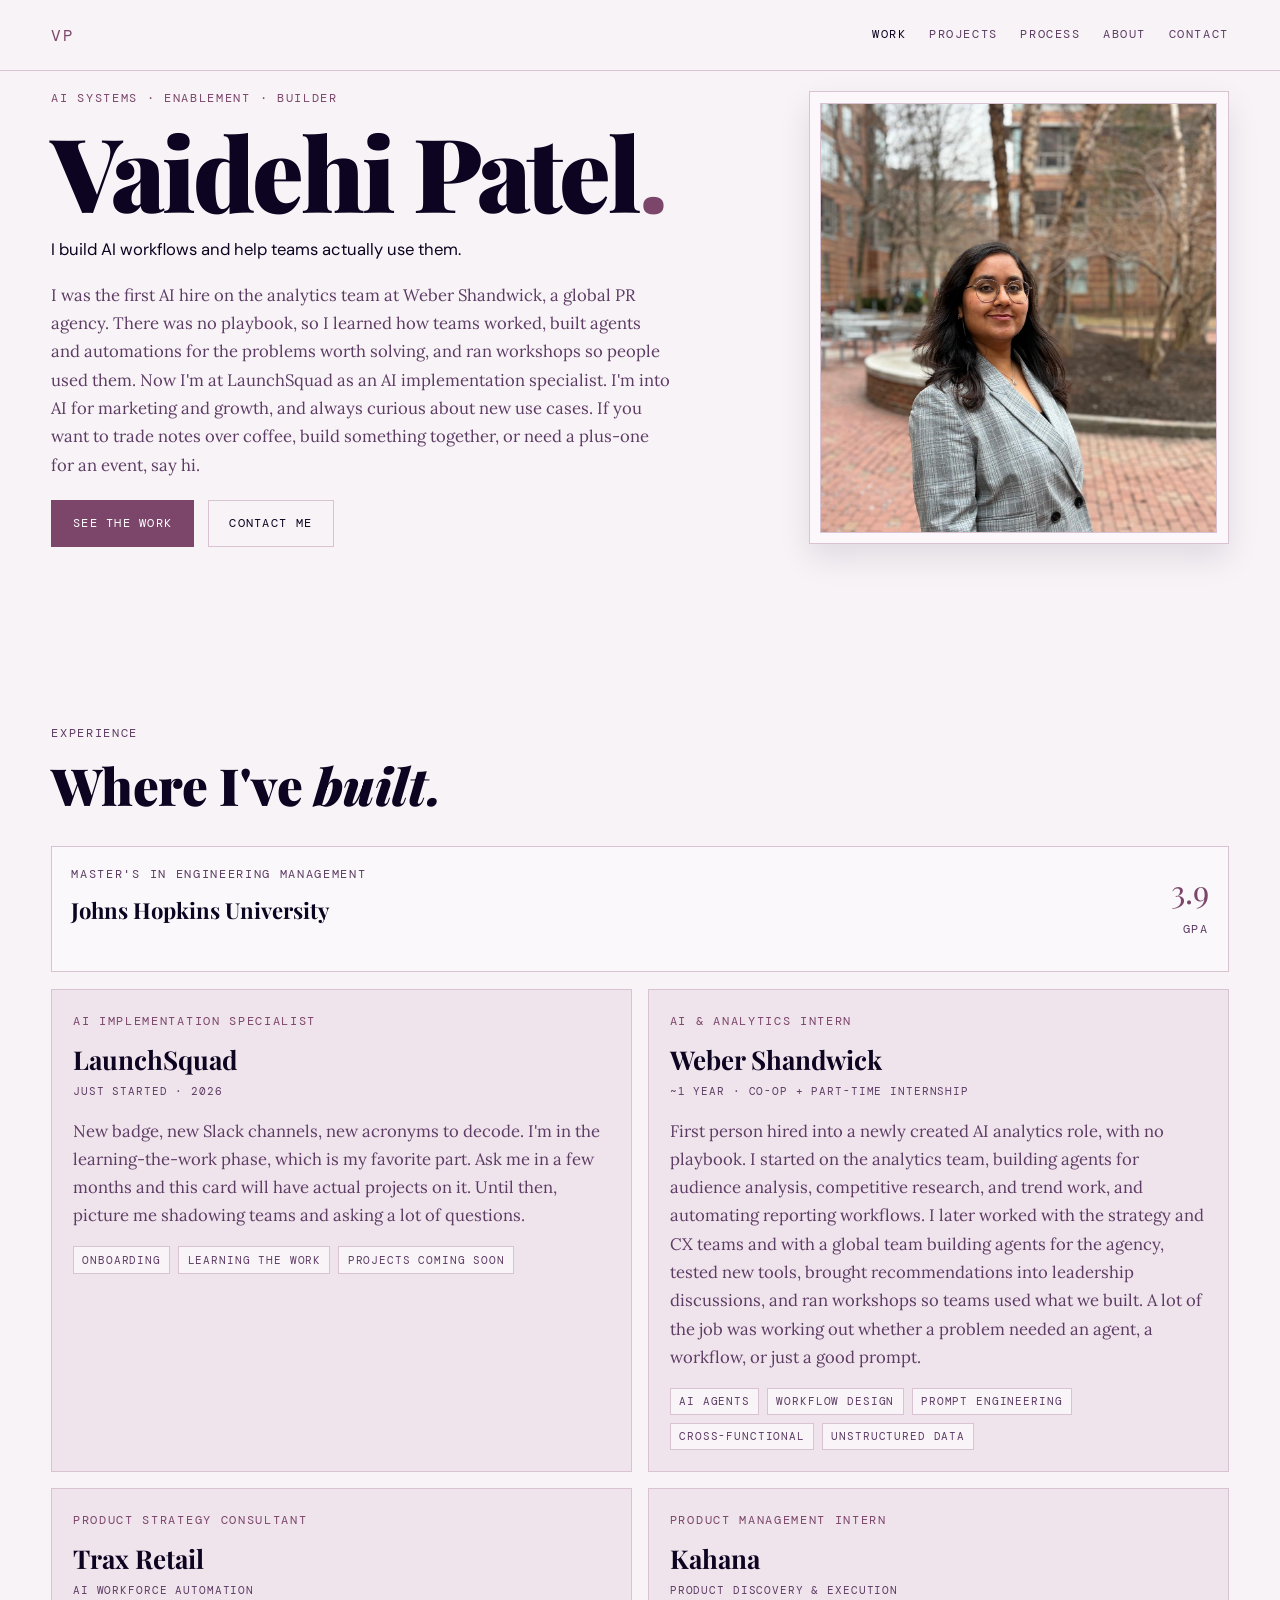
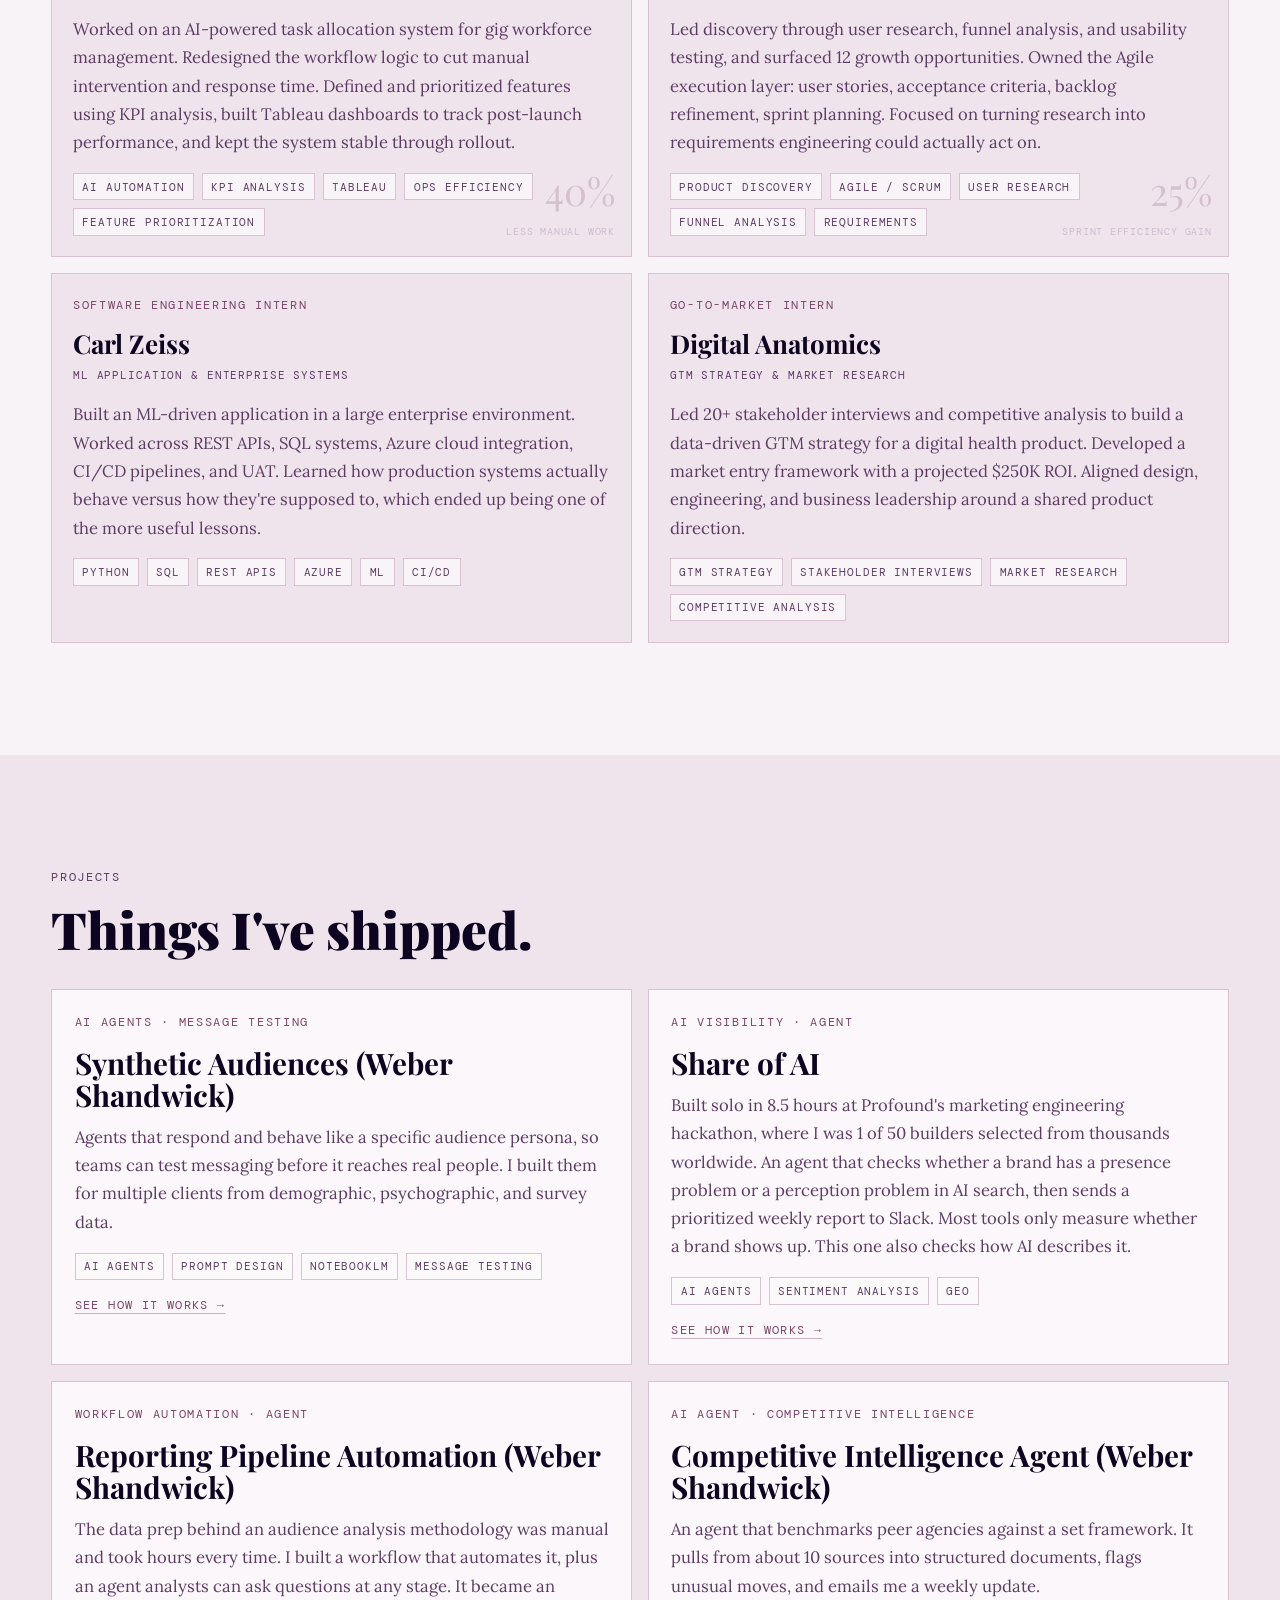
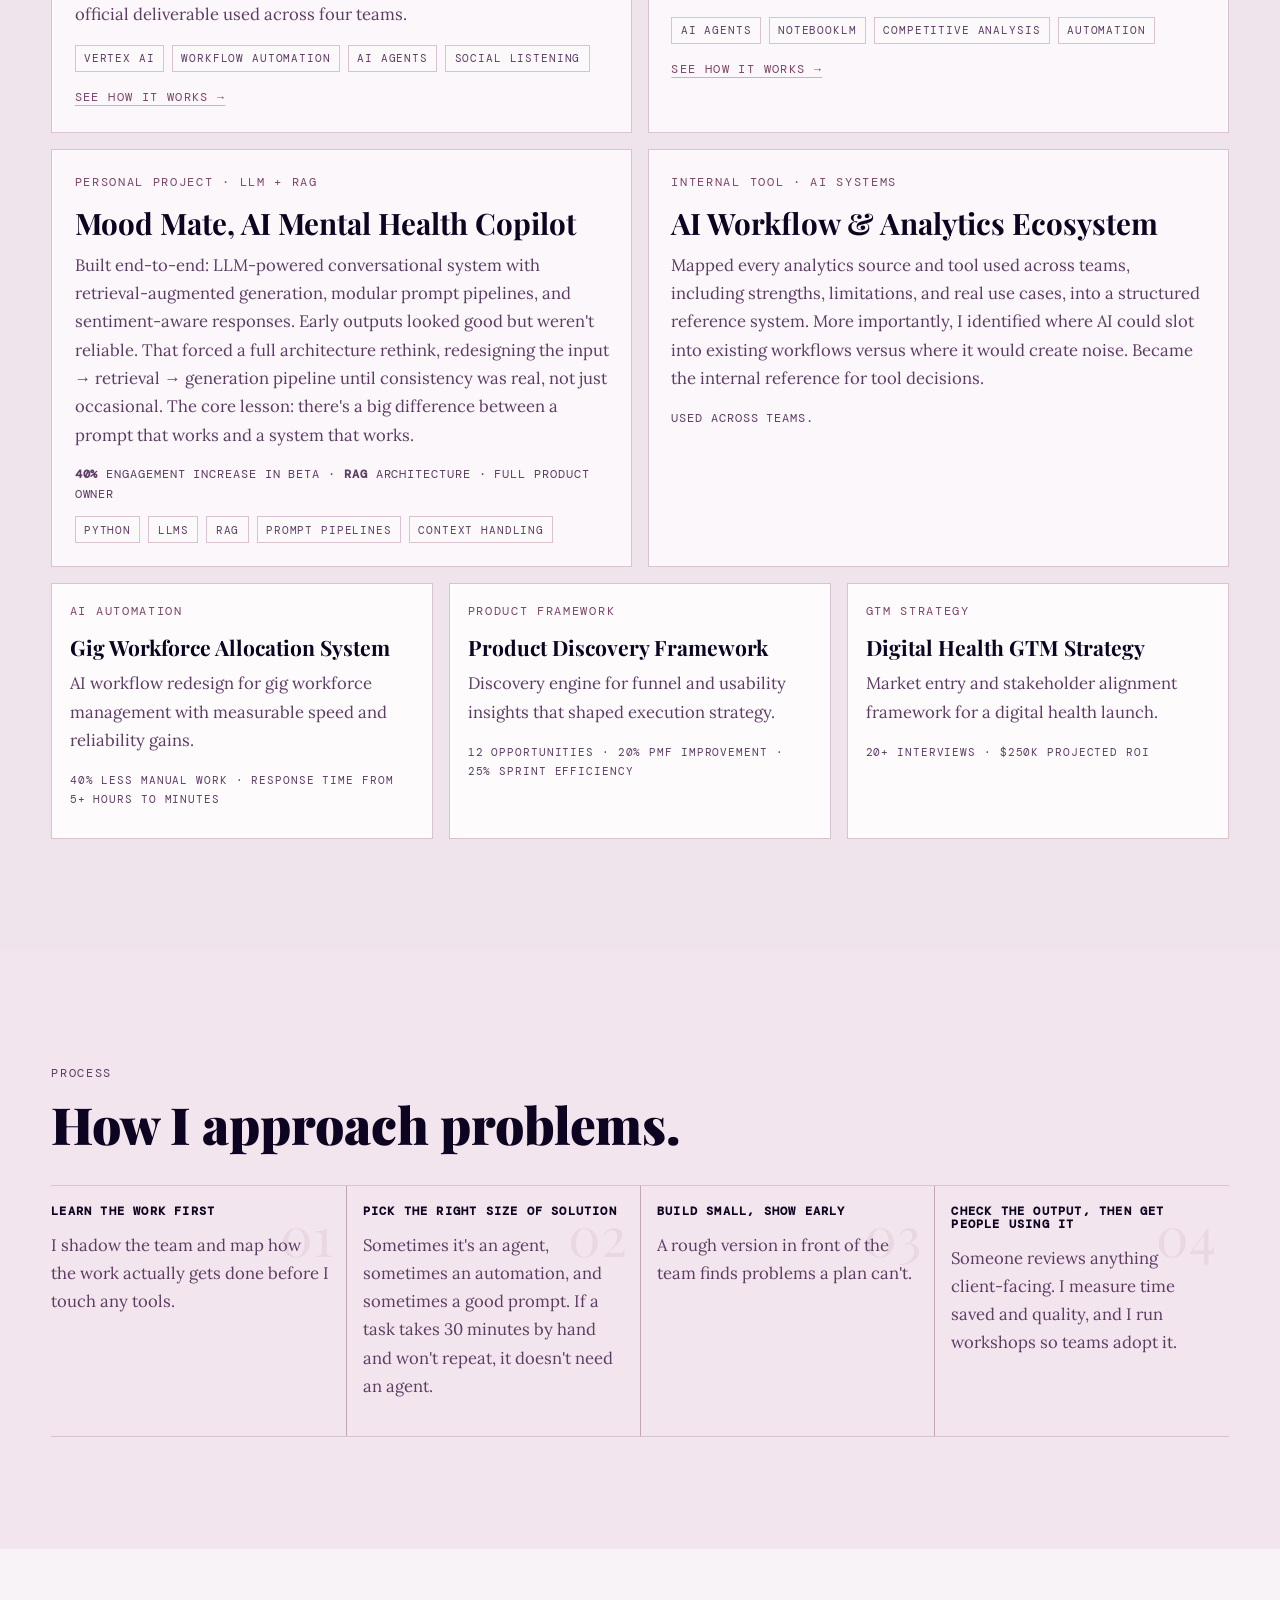
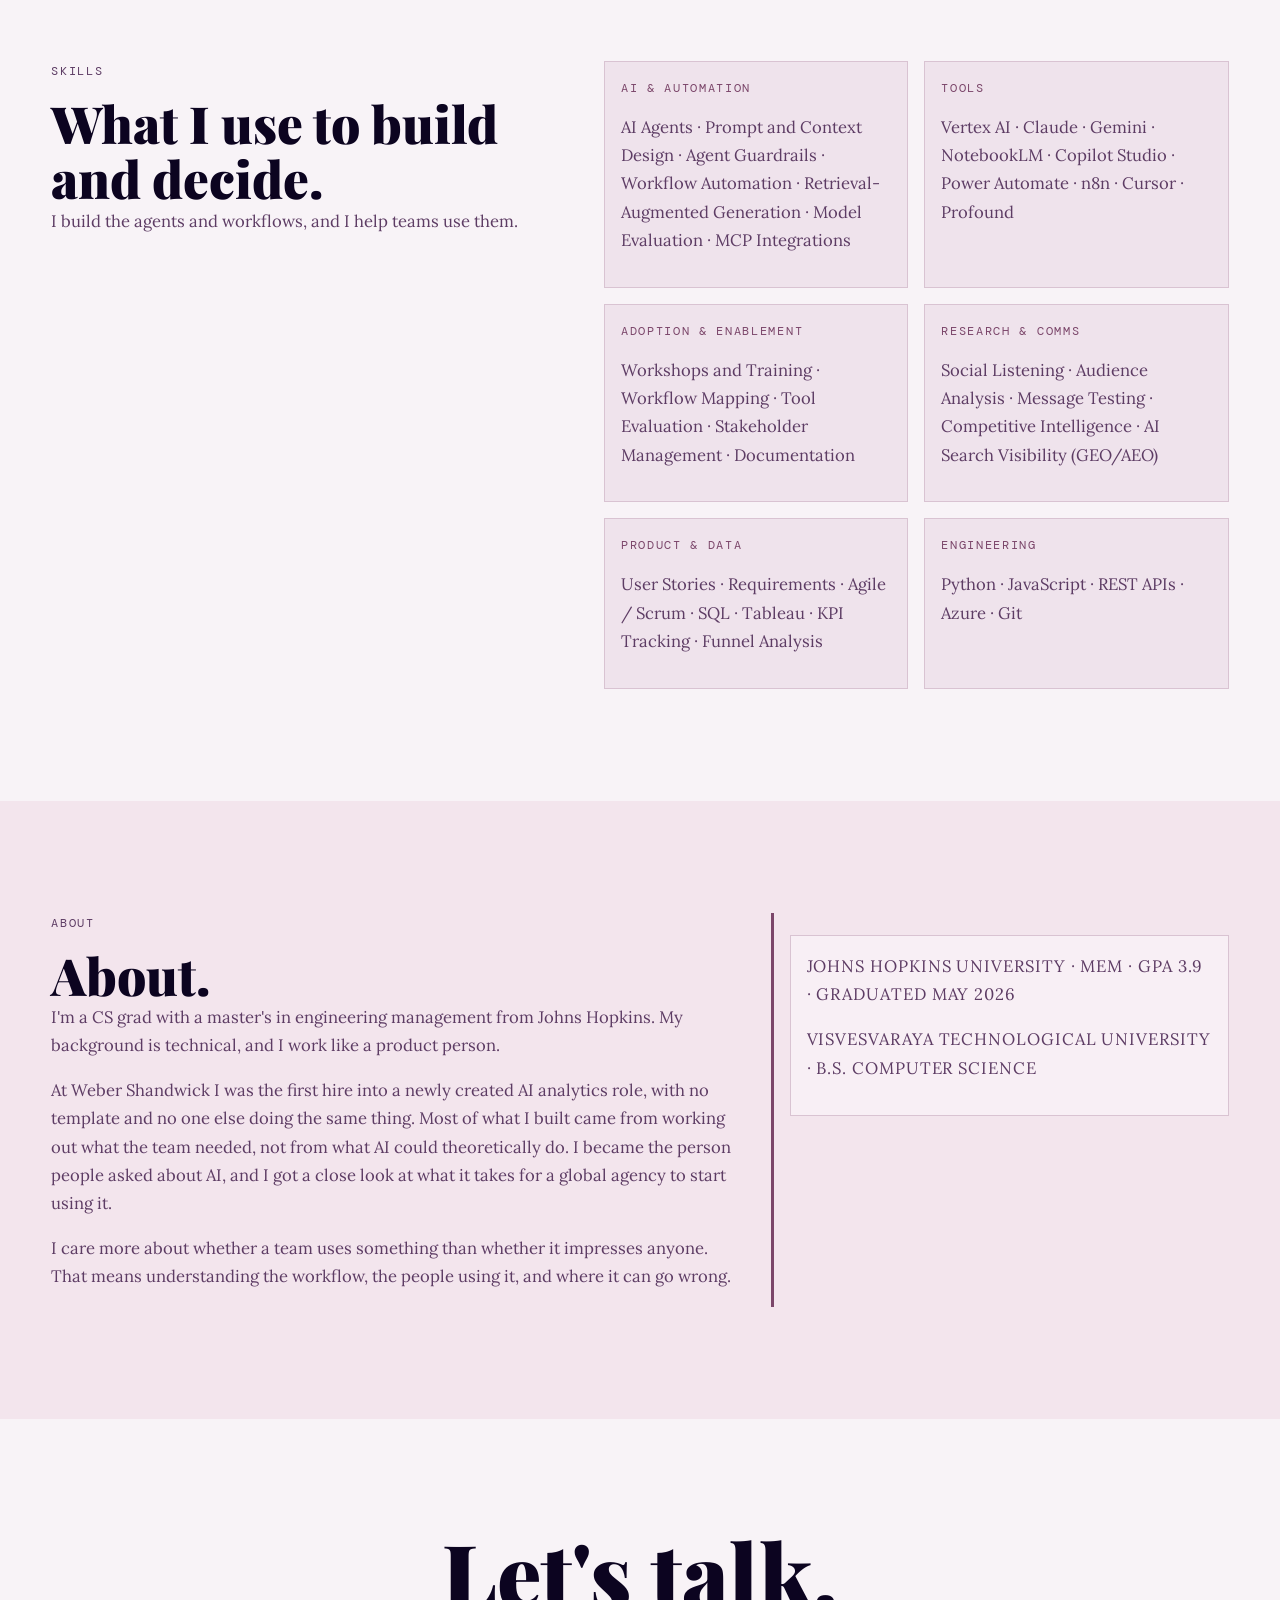
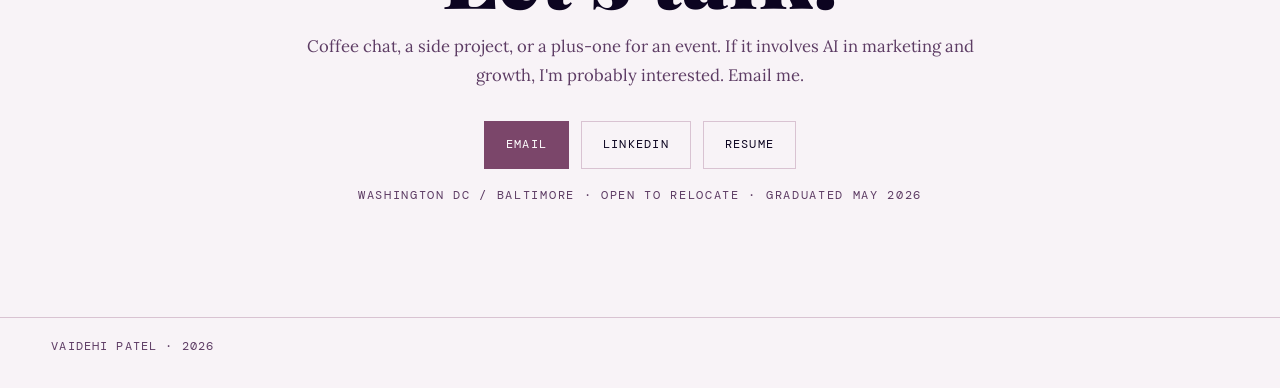
==== commit 9f5b6b10: "Rewrite hero and contact copy for the LaunchSquad role Co-authored-by: Vaidehi Patel <vaidehi-rp@use" ====
--- a/index.html
+++ b/index.html
@@ -56,9 +56,11 @@
               I was the first AI hire on the analytics team at Weber Shandwick, a
               global PR agency. There was no playbook, so I learned how teams
               worked, built agents and automations for the problems worth solving,
-              and ran workshops so people used them. I just finished my master's
-              in engineering management at Johns Hopkins. I'm looking for AI roles
-              where I can build things and help teams adopt what we build.
+              and ran workshops so people used them. Now I'm at LaunchSquad as an
+              AI implementation specialist. I'm into AI for marketing and growth,
+              and always curious about new use cases. If you want to trade notes
+              over coffee, build something together, or need a plus-one for an
+              event, say hi.
             </p>
             <div class="button-row">
               <a href="#work" class="button button-solid">See the work</a>
@@ -524,8 +526,8 @@
         <div class="container contact-wrap fade-in">
           <h2 class="contact-title">Let's talk.</h2>
           <p>
-            I'm looking for AI roles where I can build things and help teams adopt
-            them. If that sounds like your team, email me.
+            Coffee chat, a side project, or a plus-one for an event. If it involves
+            AI in marketing and growth, I'm probably interested. Email me.
           </p>
           <div class="button-row center">
             <a class="button button-solid" href="mailto:vaidehi.rp09@gmail.com"
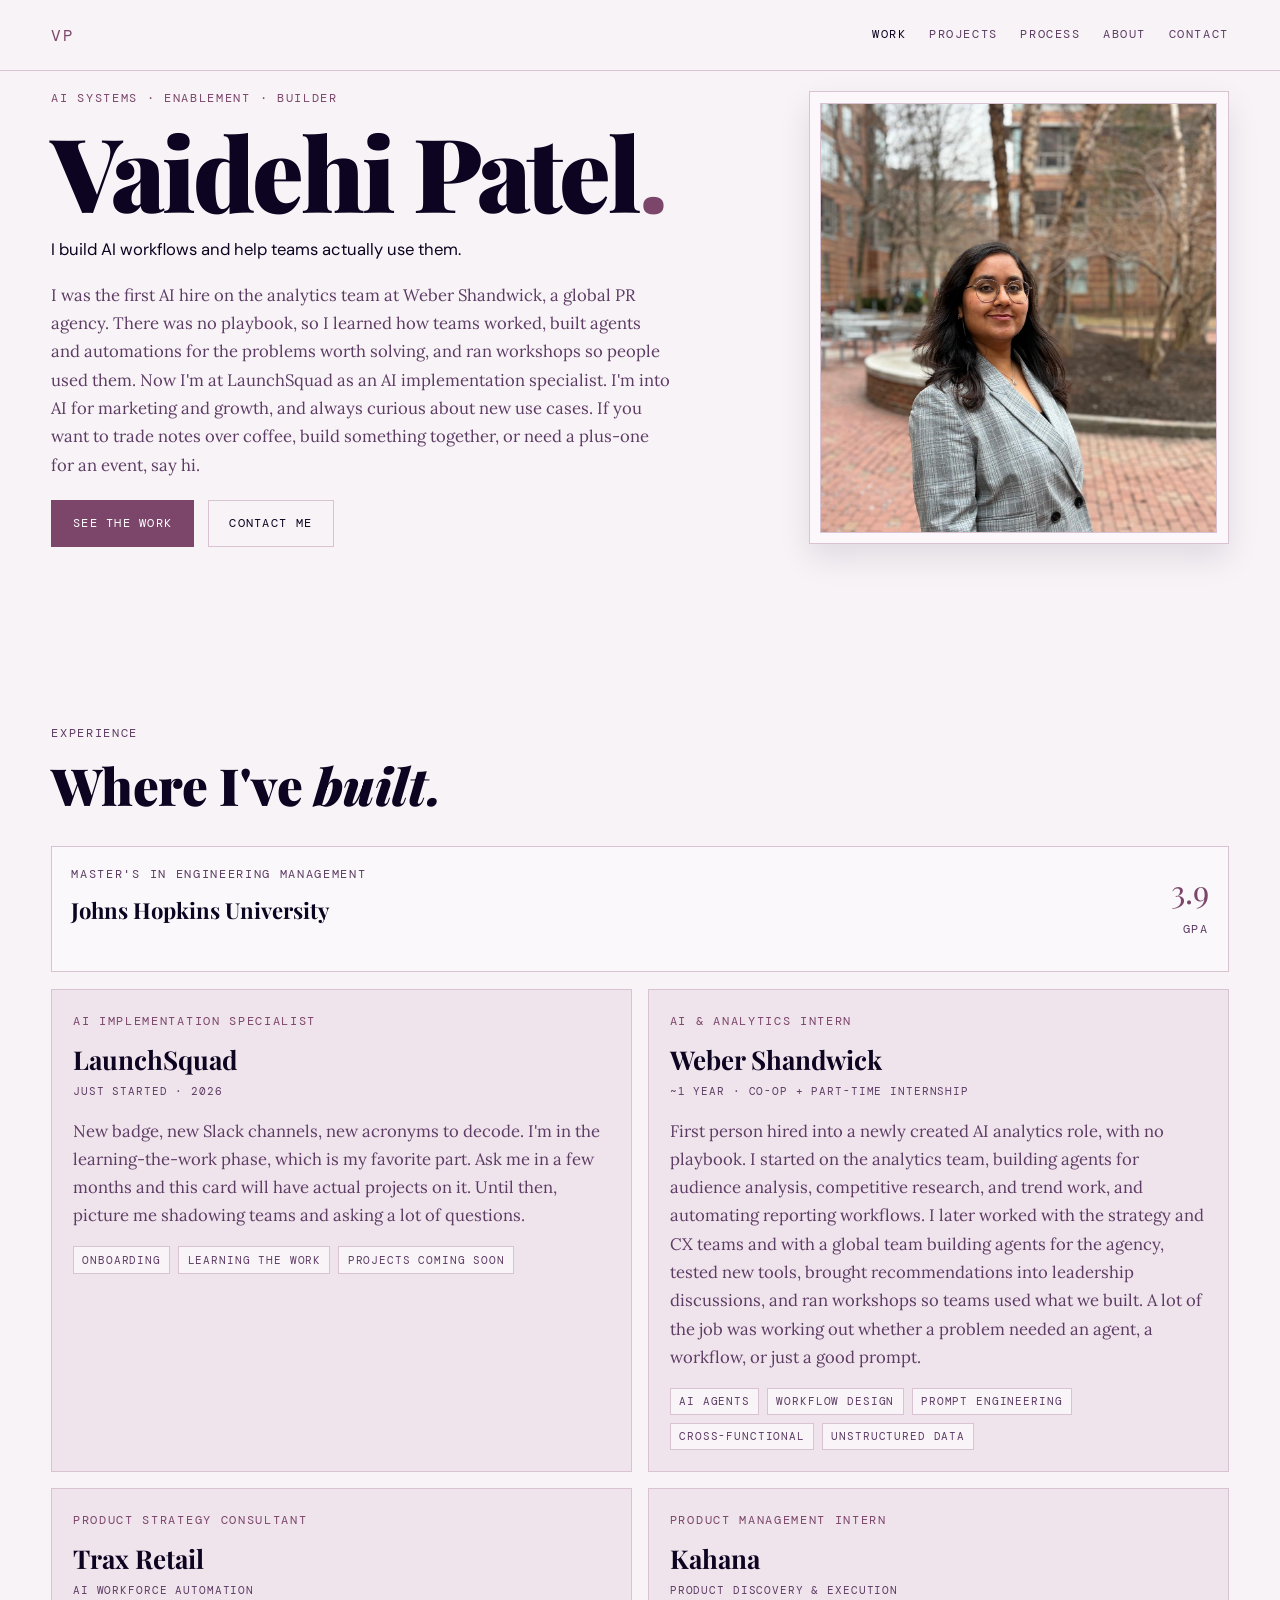
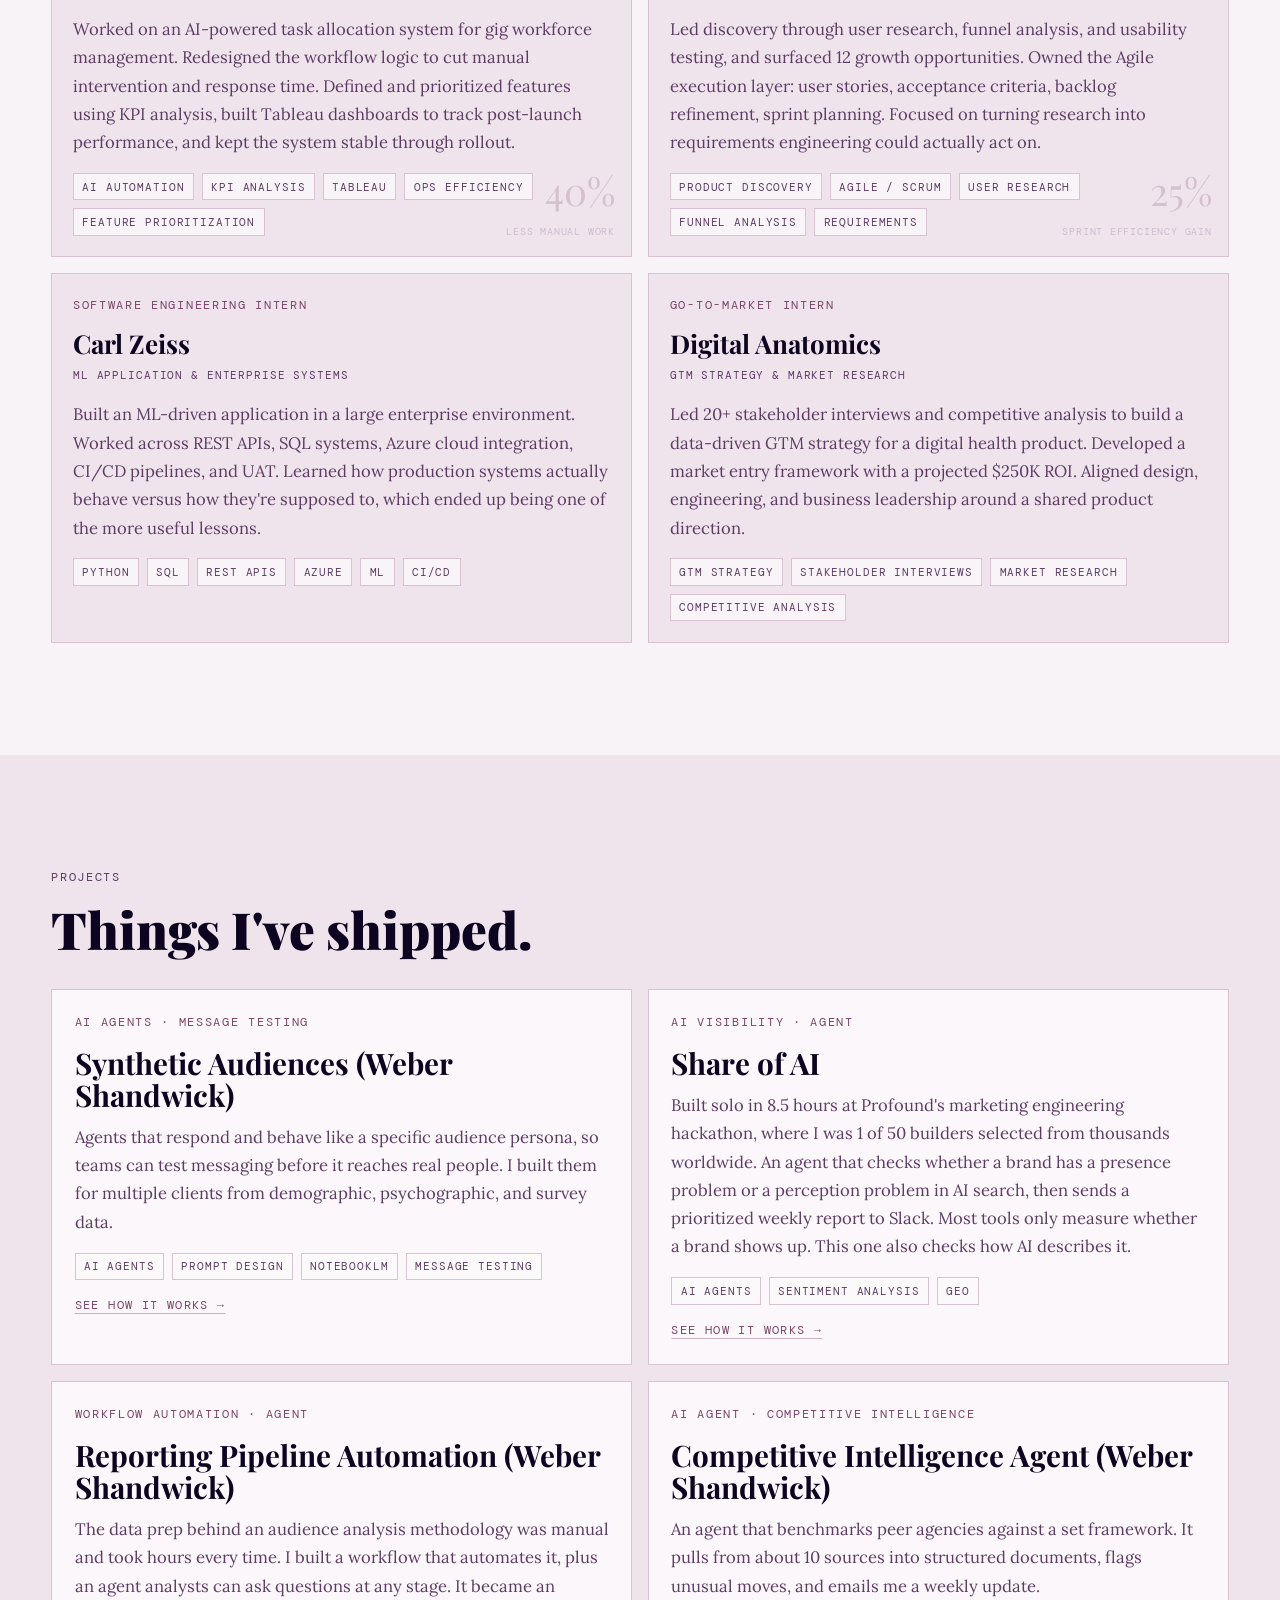
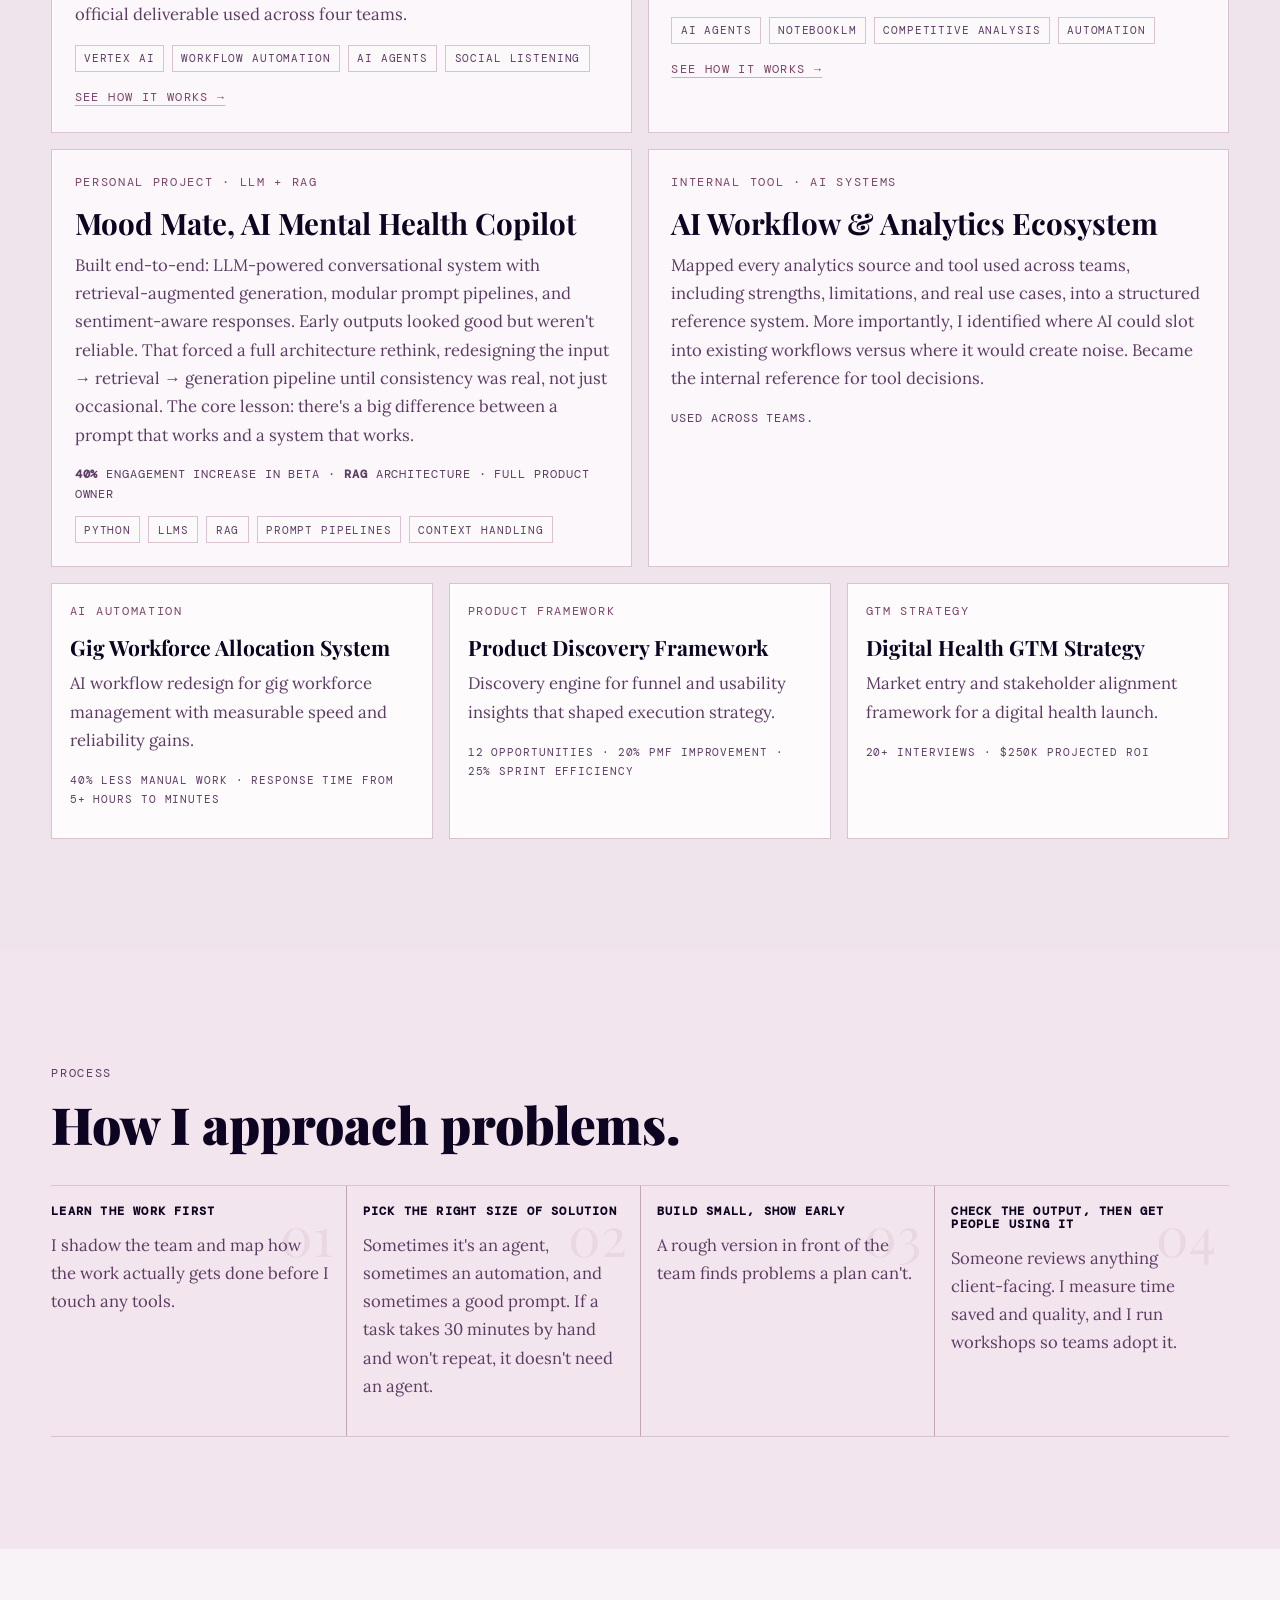
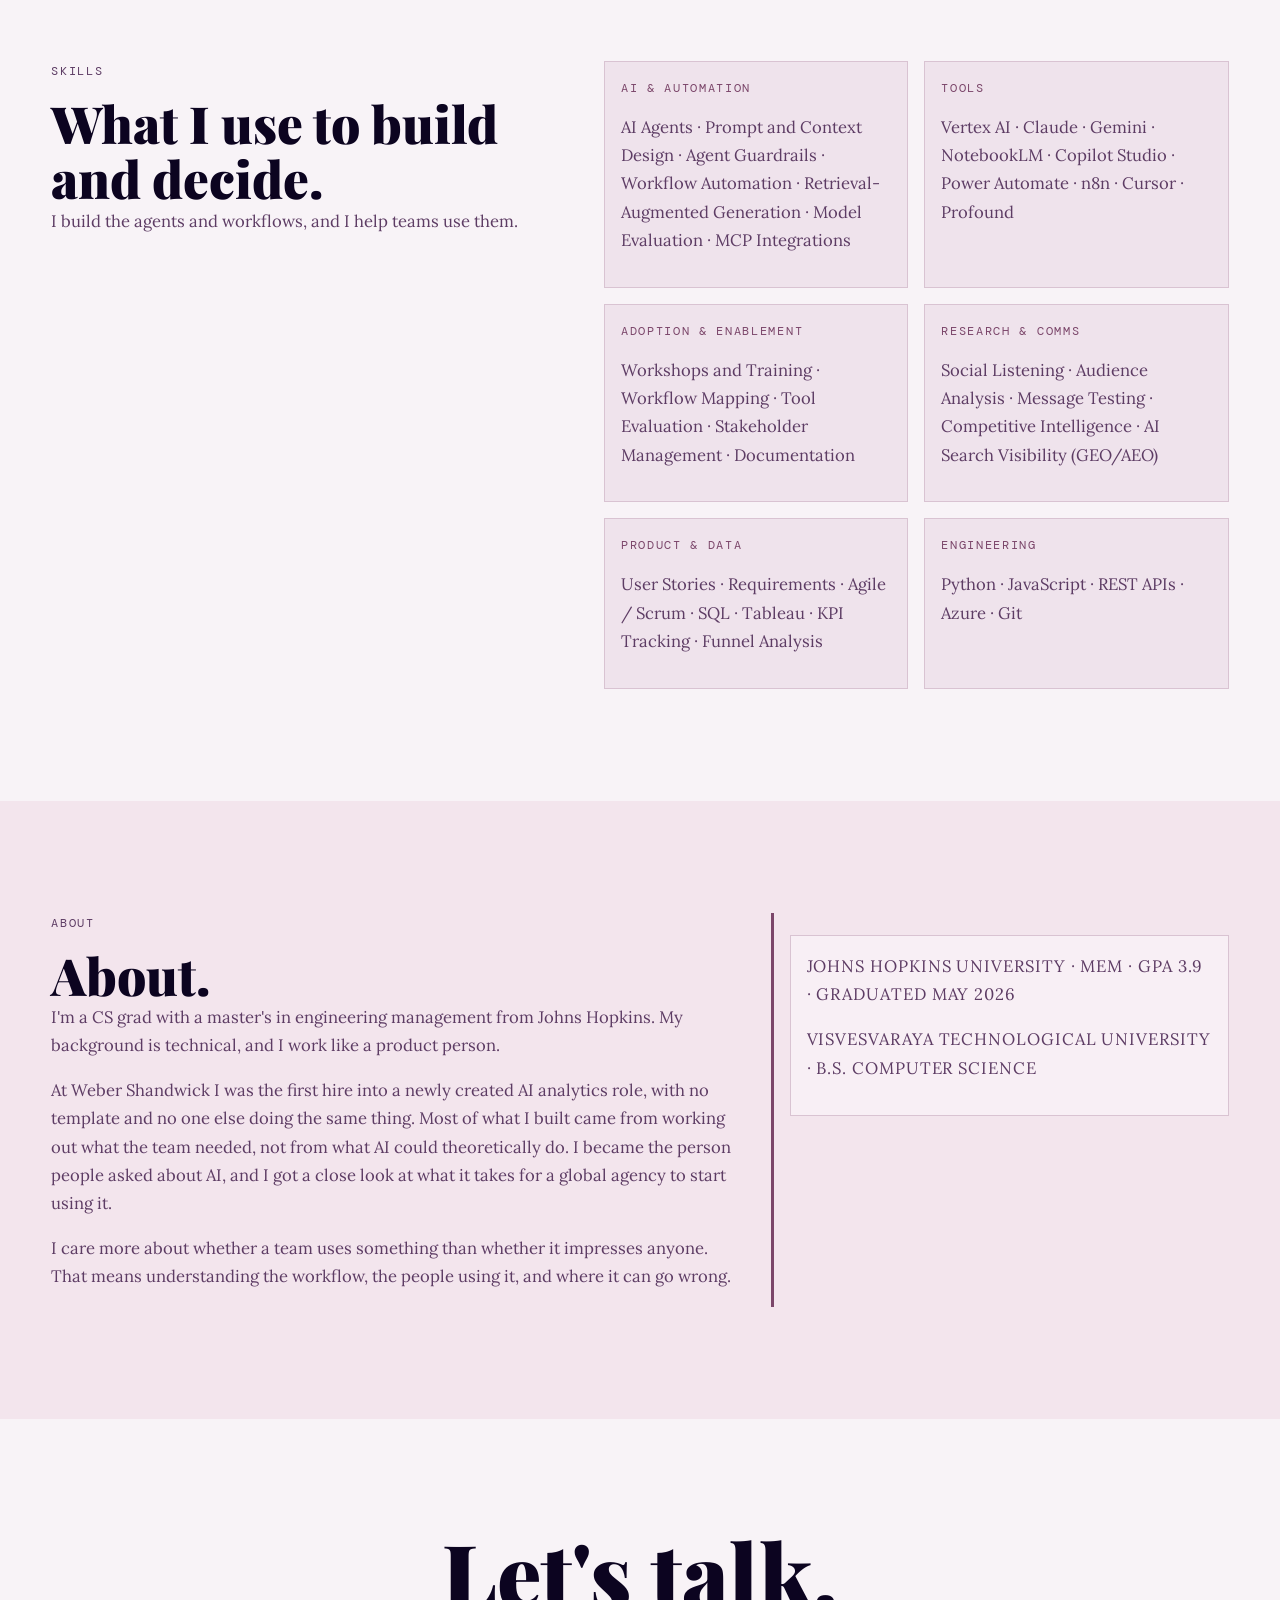
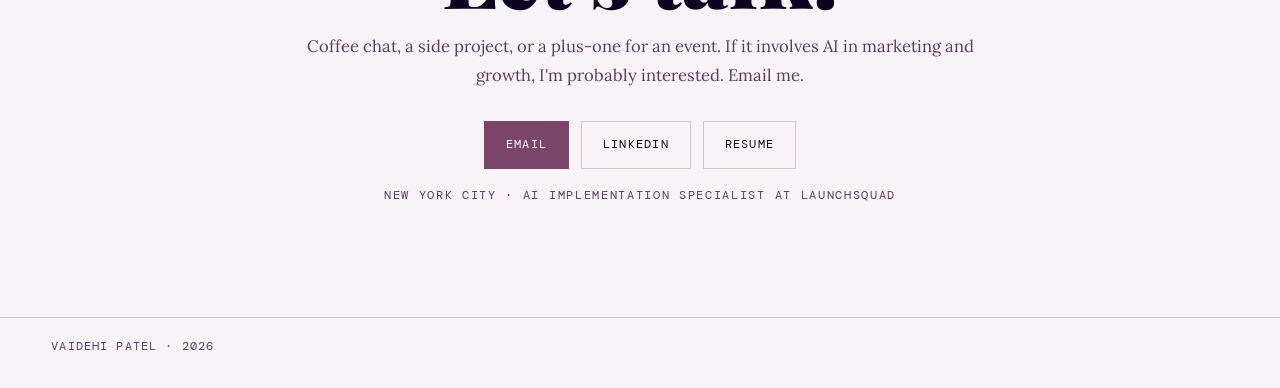
==== commit 34cfeb58: "Update contact location line to New York City and current role Co-authored-by: Vaidehi Patel <vaideh" ====
--- a/index.html
+++ b/index.html
@@ -549,7 +549,7 @@
             >
           </div>
           <p class="mono-label">
-            Washington DC / Baltimore · Open to relocate · Graduated May 2026
+            New York City · AI Implementation Specialist at LaunchSquad
           </p>
         </div>
       </section>
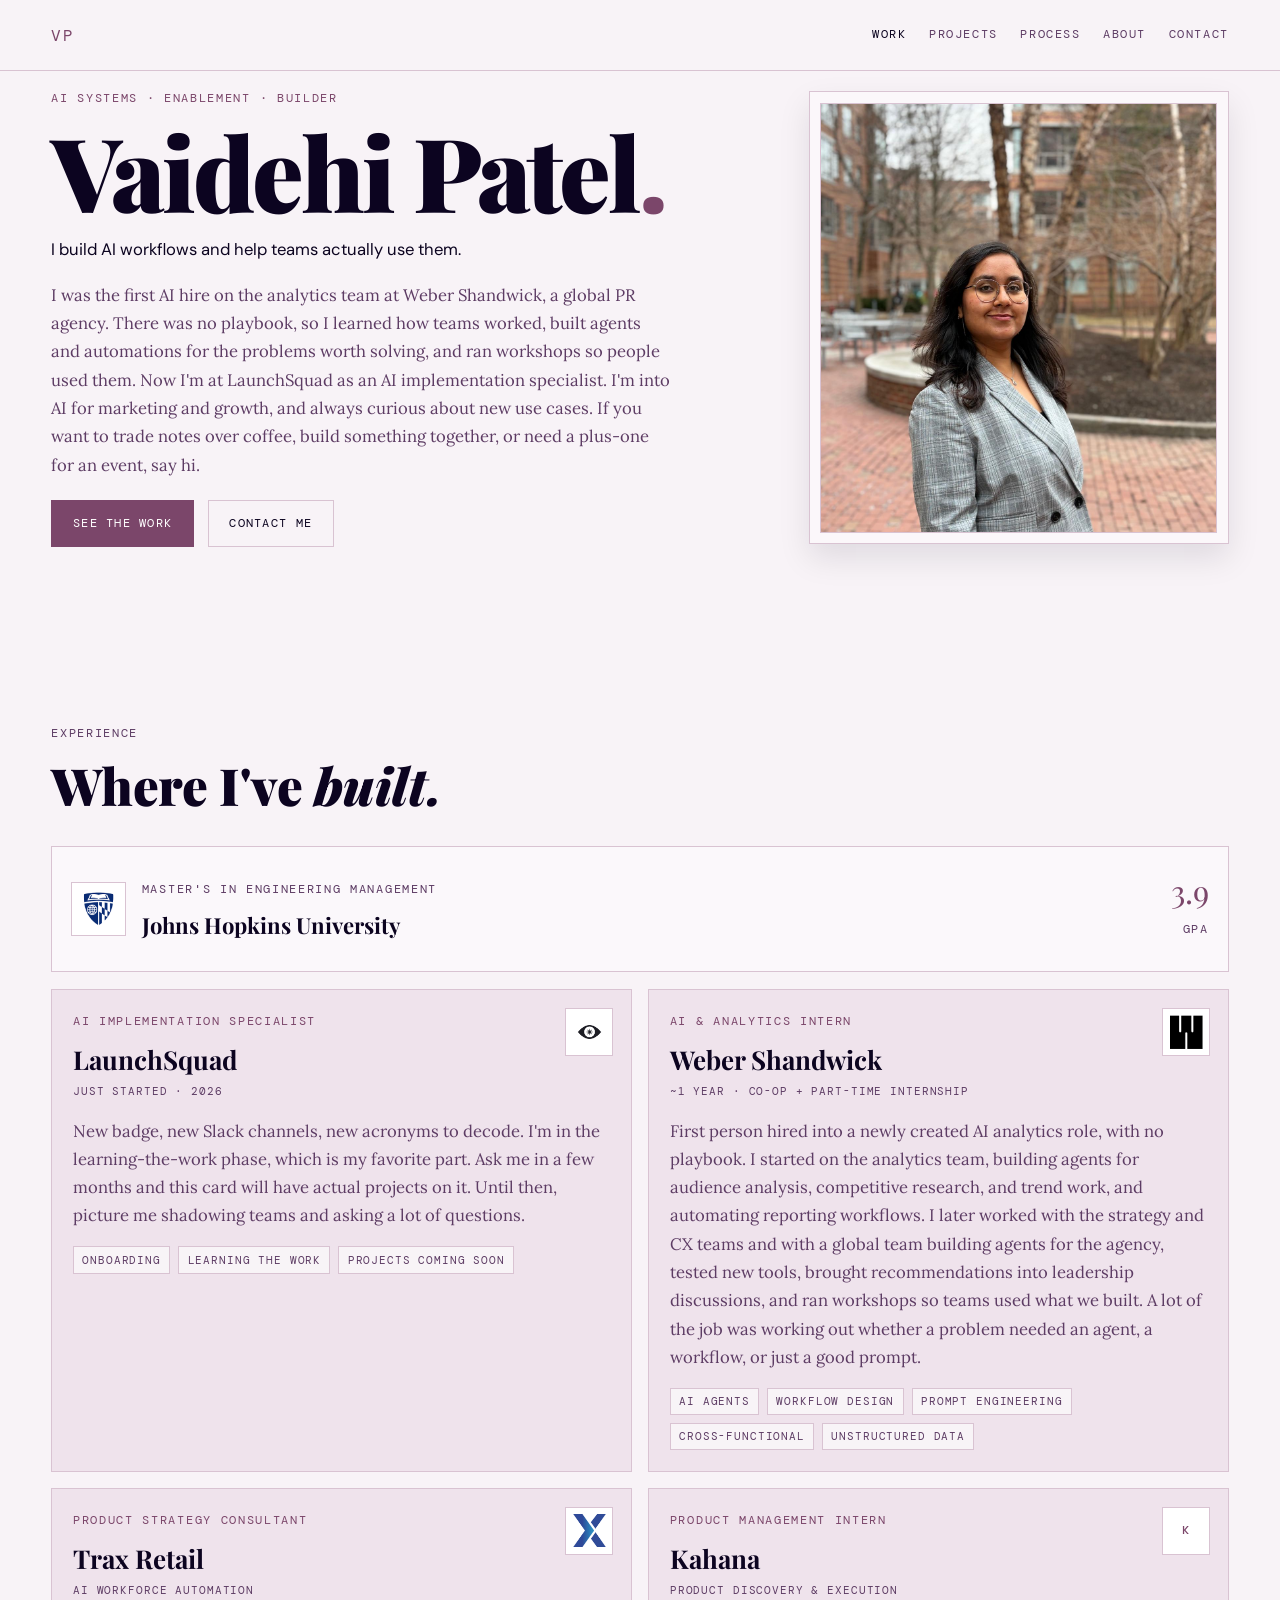
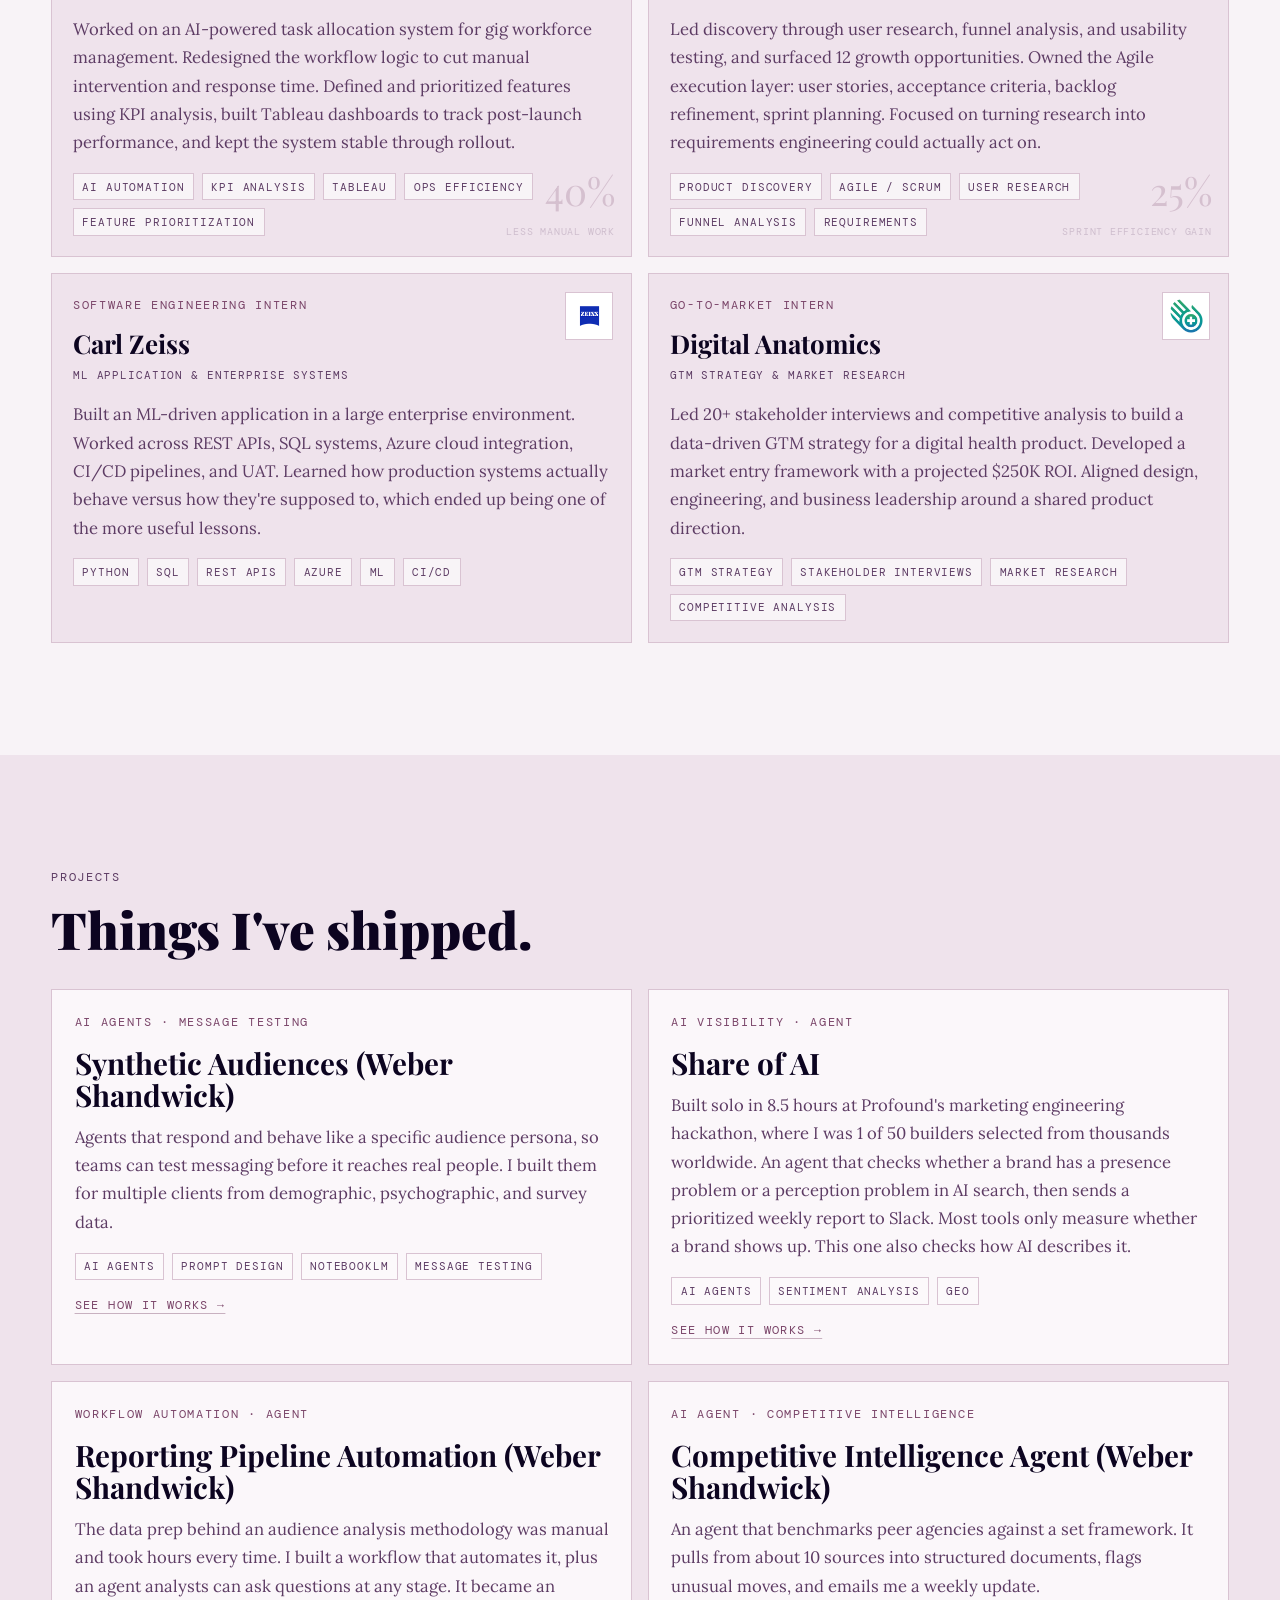
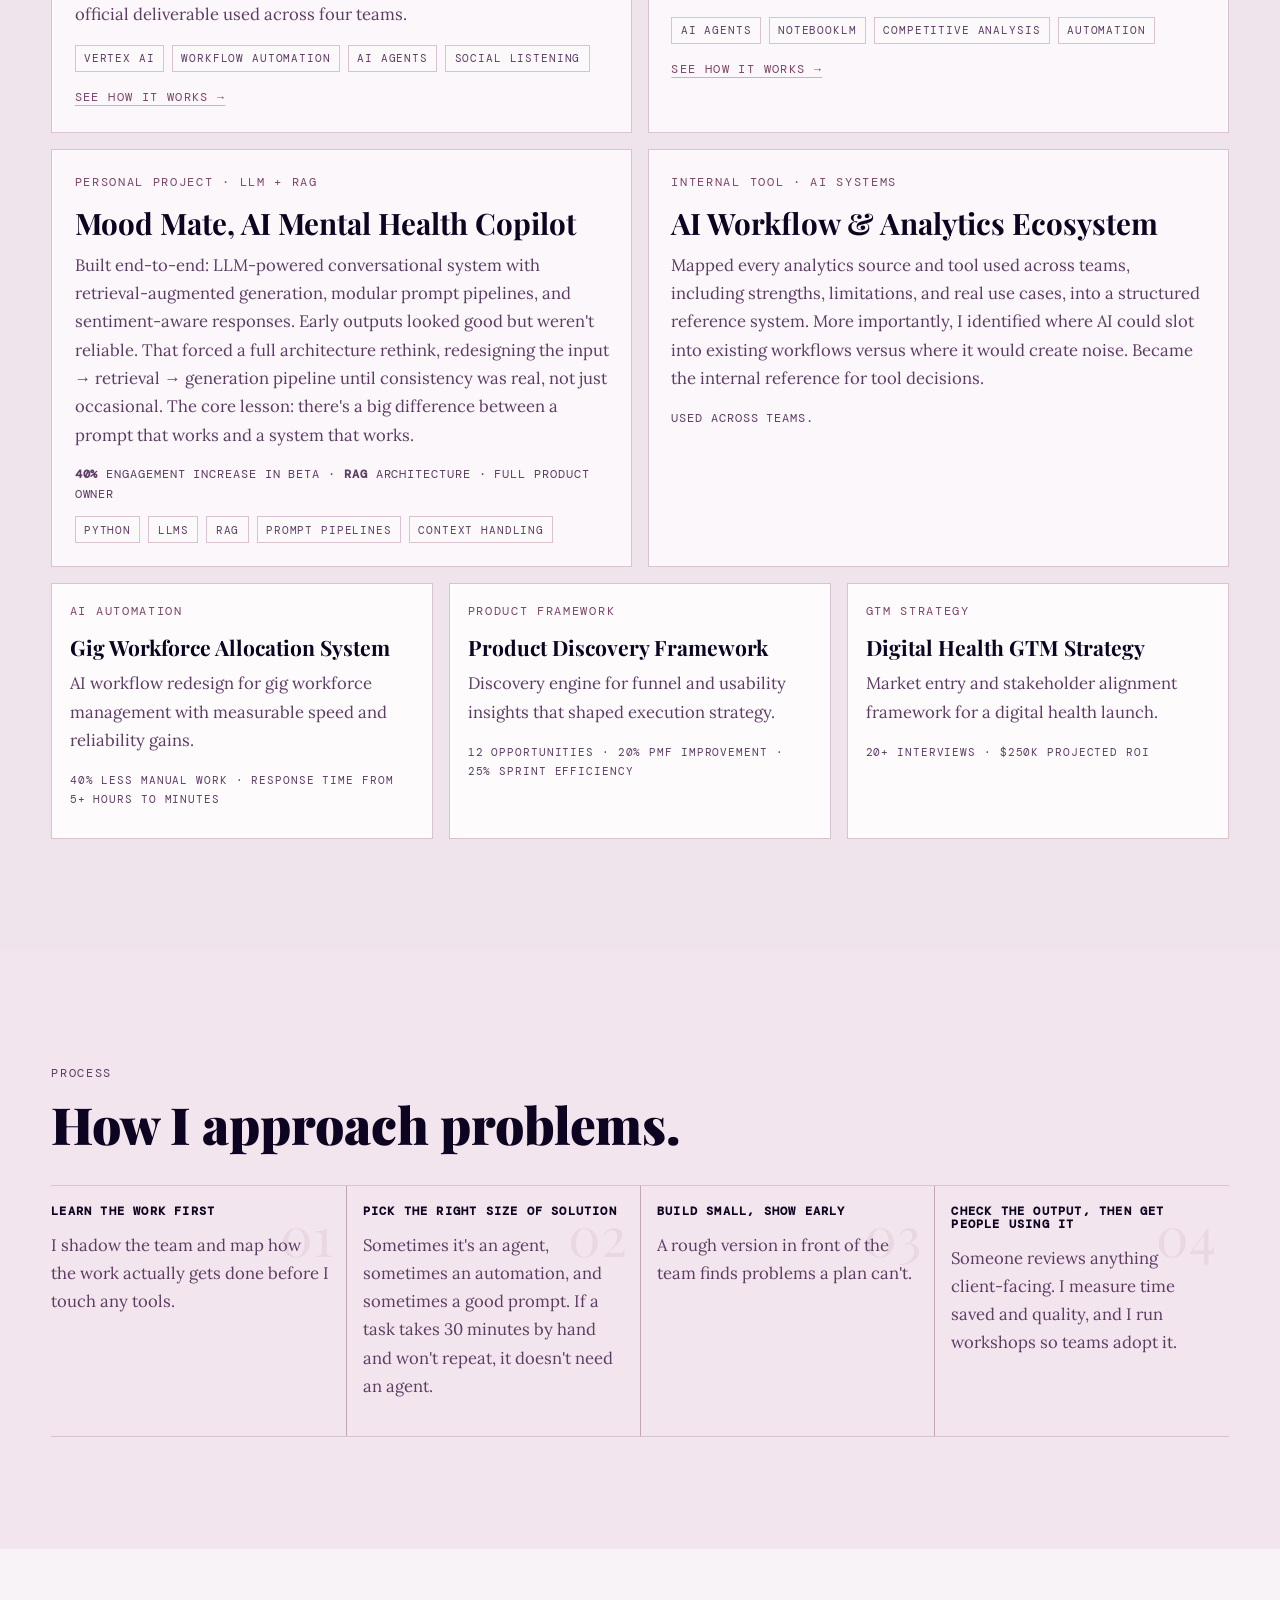
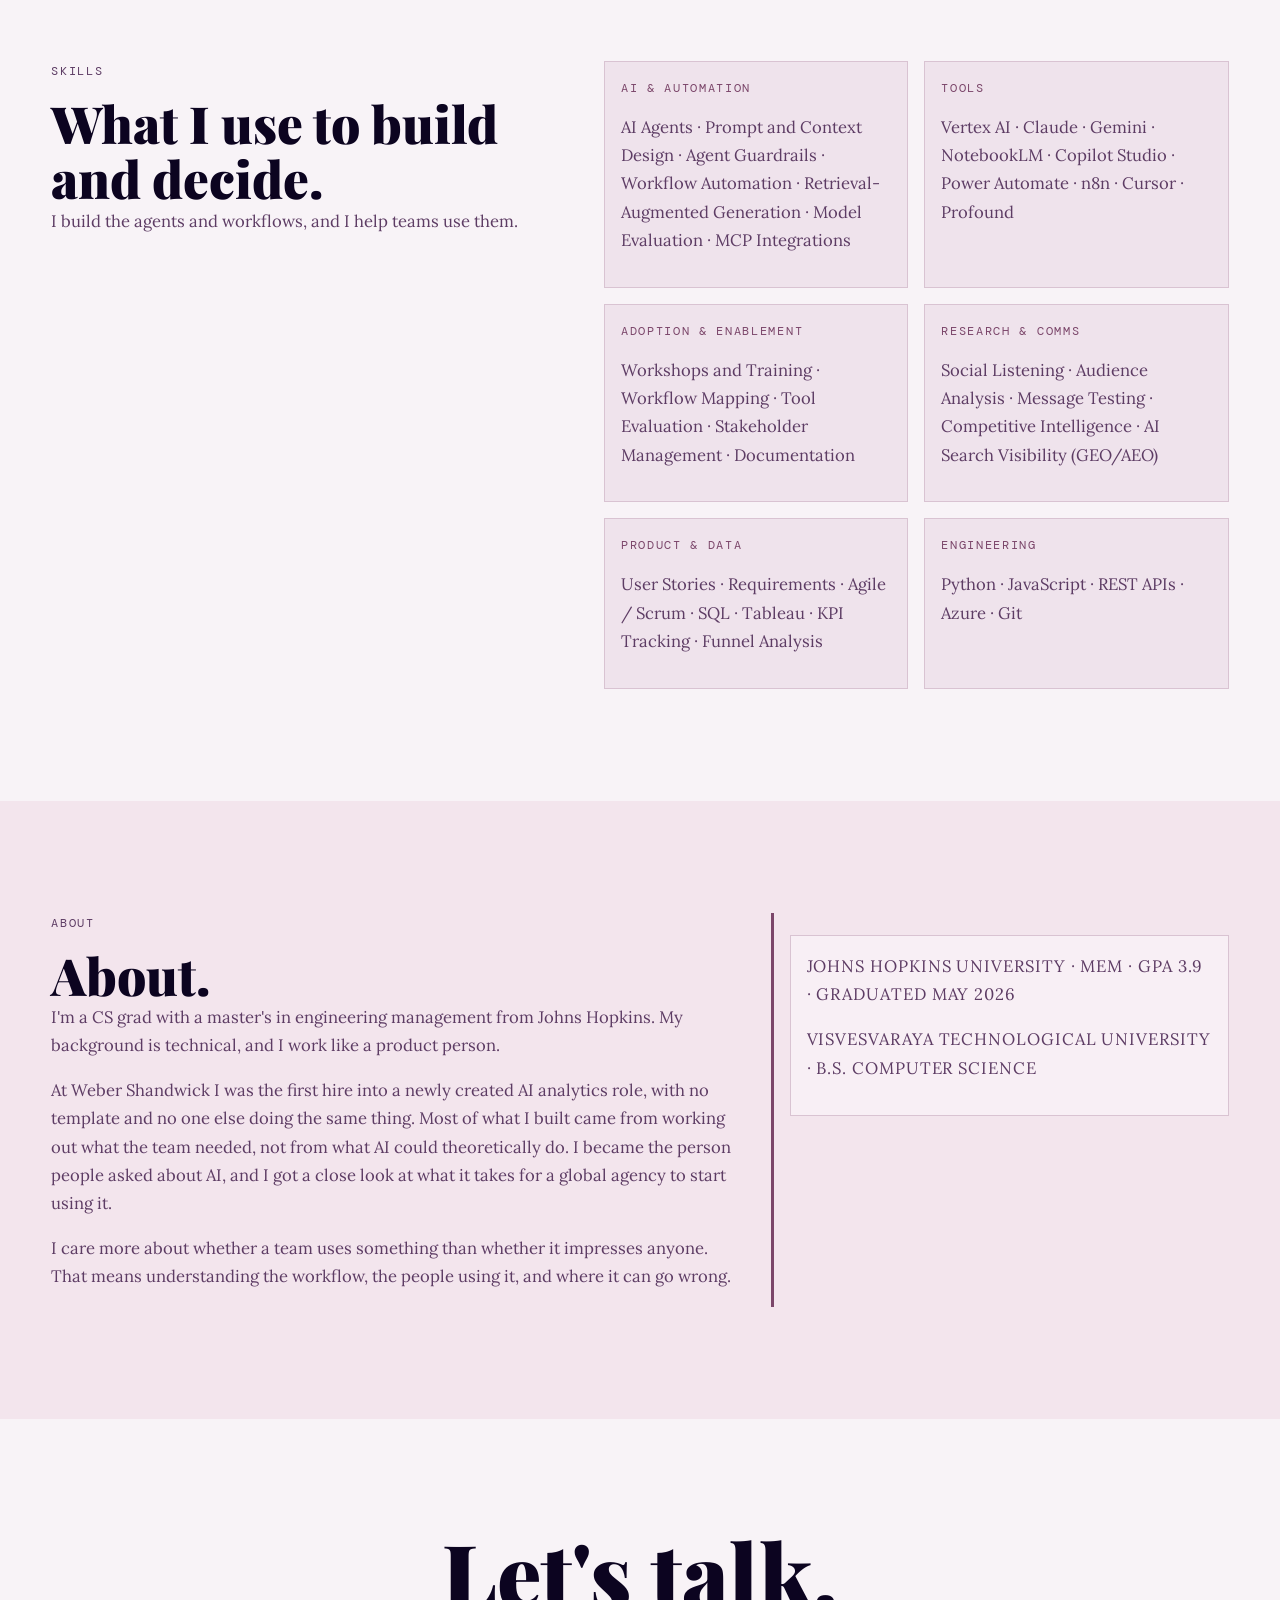
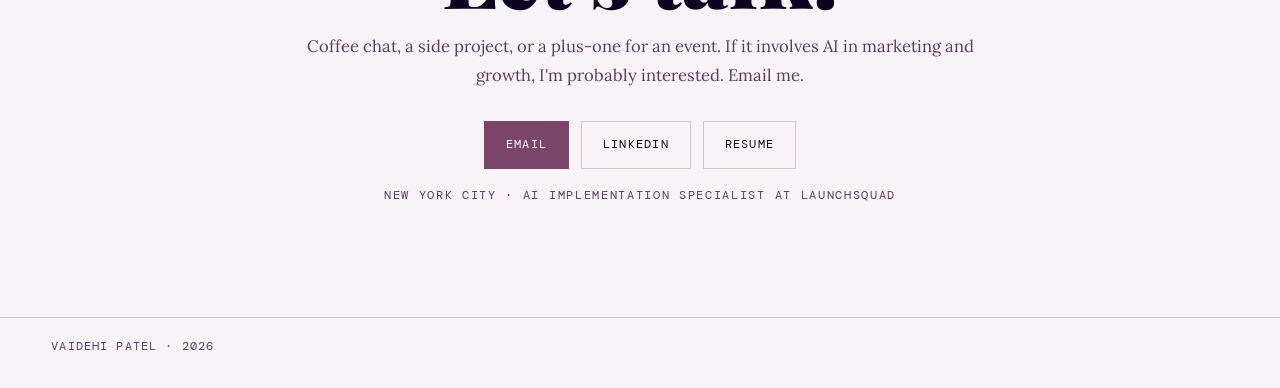
==== commit 90370f6d: "Add company logos to experience cards and education strip with initials fallback Co-authored-by: Vai" ====
--- a/index.html
+++ b/index.html
@@ -14,7 +14,7 @@
       href="https://fonts.googleapis.com/css2?family=DM+Mono:wght@400;500&family=DM+Sans:wght@300;400;500&family=Lora:wght@400;500&family=Playfair+Display:ital,wght@0,700;0,900;1,700;1,900&display=swap"
       rel="stylesheet"
     />
-    <link rel="stylesheet" href="styles.css?v=plum-2" />
+    <link rel="stylesheet" href="styles.css?v=plum-3" />
   </head>
   <body>
     <header class="site-header" id="top">
@@ -89,7 +89,11 @@
             <h2>Where I've <em>built.</em></h2>
           </header>
 
-          <article class="education-strip fade-in">
+          <article class="education-strip has-logo fade-in">
+            <span class="card-logo education-logo" data-logo>
+              <img src="assets/logos/johns-hopkins.png" alt="Johns Hopkins University logo" loading="lazy" decoding="async" />
+              <span class="card-logo-fallback" aria-hidden="true">JHU</span>
+            </span>
             <div>
               <p class="mono-label">MASTER'S IN ENGINEERING MANAGEMENT</p>
               <h3>Johns Hopkins University</h3>
@@ -101,9 +105,13 @@
           </article>
 
           <div class="experience-grid">
-            <article class="work-card fade-in">
+            <article class="work-card has-logo fade-in">
               <p class="mono-label accent">AI IMPLEMENTATION SPECIALIST</p>
               <h3>LaunchSquad</h3>
+              <span class="card-logo" data-logo>
+                <img src="assets/logos/launchsquad.png" alt="LaunchSquad logo" loading="lazy" decoding="async" />
+                <span class="card-logo-fallback" aria-hidden="true">LS</span>
+              </span>
               <p class="meta">Just started · 2026</p>
               <p>
                 New badge, new Slack channels, new acronyms to decode. I'm in the
@@ -118,9 +126,13 @@
               </ul>
             </article>
 
-            <article class="work-card fade-in">
+            <article class="work-card has-logo fade-in">
               <p class="mono-label accent">AI &amp; ANALYTICS INTERN</p>
               <h3>Weber Shandwick</h3>
+              <span class="card-logo" data-logo>
+                <img src="assets/logos/weber-shandwick.png" alt="Weber Shandwick logo" loading="lazy" decoding="async" />
+                <span class="card-logo-fallback" aria-hidden="true">WS</span>
+              </span>
               <p class="meta">~1 Year · Co-op + Part-time Internship</p>
               <p>
                 First person hired into a newly created AI analytics role, with
@@ -142,9 +154,13 @@
               </ul>
             </article>
 
-            <article class="work-card fade-in metric-card">
+            <article class="work-card has-logo fade-in metric-card">
               <p class="mono-label accent">PRODUCT STRATEGY CONSULTANT</p>
               <h3>Trax Retail</h3>
+              <span class="card-logo" data-logo>
+                <img src="assets/logos/trax-retail.png" alt="Trax Retail logo" loading="lazy" decoding="async" />
+                <span class="card-logo-fallback" aria-hidden="true">TR</span>
+              </span>
               <p class="meta">AI Workforce Automation</p>
               <p>
                 Worked on an AI-powered task allocation system for gig workforce
@@ -163,9 +179,13 @@
               <p class="ghost-metric">40%<span>less manual work</span></p>
             </article>
 
-            <article class="work-card fade-in metric-card">
+            <article class="work-card has-logo fade-in metric-card">
               <p class="mono-label accent">PRODUCT MANAGEMENT INTERN</p>
               <h3>Kahana</h3>
+              <span class="card-logo" data-logo>
+                <img src="assets/logos/kahana.png" alt="Kahana logo" loading="lazy" decoding="async" />
+                <span class="card-logo-fallback" aria-hidden="true">K</span>
+              </span>
               <p class="meta">Product Discovery &amp; Execution</p>
               <p>
                 Led discovery through user research, funnel analysis, and
@@ -184,9 +204,13 @@
               <p class="ghost-metric">25%<span>sprint efficiency gain</span></p>
             </article>
 
-            <article class="work-card fade-in">
+            <article class="work-card has-logo fade-in">
               <p class="mono-label accent">SOFTWARE ENGINEERING INTERN</p>
               <h3>Carl Zeiss</h3>
+              <span class="card-logo" data-logo>
+                <img src="assets/logos/carl-zeiss.png" alt="Carl Zeiss logo" loading="lazy" decoding="async" />
+                <span class="card-logo-fallback" aria-hidden="true">CZ</span>
+              </span>
               <p class="meta">ML Application &amp; Enterprise Systems</p>
               <p>
                 Built an ML-driven application in a large enterprise environment.
@@ -205,9 +229,13 @@
               </ul>
             </article>
 
-            <article class="work-card fade-in">
+            <article class="work-card has-logo fade-in">
               <p class="mono-label accent">GO-TO-MARKET INTERN</p>
               <h3>Digital Anatomics</h3>
+              <span class="card-logo" data-logo>
+                <img src="assets/logos/digital-anatomics.png" alt="Digital Anatomics logo" loading="lazy" decoding="async" />
+                <span class="card-logo-fallback" aria-hidden="true">DA</span>
+              </span>
               <p class="meta">GTM Strategy &amp; Market Research</p>
               <p>
                 Led 20+ stakeholder interviews and competitive analysis to build
--- a/styles.css
+++ b/styles.css
@@ -348,6 +348,61 @@
   text-align: right;
 }
 
+/* Company logos */
+.card-logo {
+  position: absolute;
+  top: 1.1rem;
+  right: 1.1rem;
+  width: 3rem;
+  height: 3rem;
+  display: grid;
+  place-items: center;
+  border: 1px solid var(--border);
+  background: #ffffff;
+  padding: 0.4rem;
+  overflow: hidden;
+}
+
+.card-logo img {
+  width: 100%;
+  height: 100%;
+  object-fit: contain;
+  display: block;
+}
+
+.card-logo-fallback {
+  display: none;
+  font-family: "DM Mono", monospace;
+  font-size: 0.78rem;
+  font-weight: 500;
+  letter-spacing: 0.06em;
+  color: var(--accent);
+}
+
+.card-logo.is-missing-logo img {
+  display: none;
+}
+
+.card-logo.is-missing-logo .card-logo-fallback {
+  display: block;
+}
+
+.work-card.has-logo .mono-label:first-child,
+.work-card.has-logo h3 {
+  padding-right: 3.8rem;
+}
+
+.education-strip.has-logo {
+  grid-template-columns: auto 1fr auto;
+  align-items: center;
+}
+
+.education-logo {
+  position: static;
+  width: 3.4rem;
+  height: 3.4rem;
+}
+
 .gpa-value {
   display: block;
   font-family: "Playfair Display", serif !important;
@@ -767,7 +822,8 @@
     padding-top: 1.1rem;
   }
 
-  .education-strip {
+  .education-strip,
+  .education-strip.has-logo {
     grid-template-columns: 1fr;
   }
 
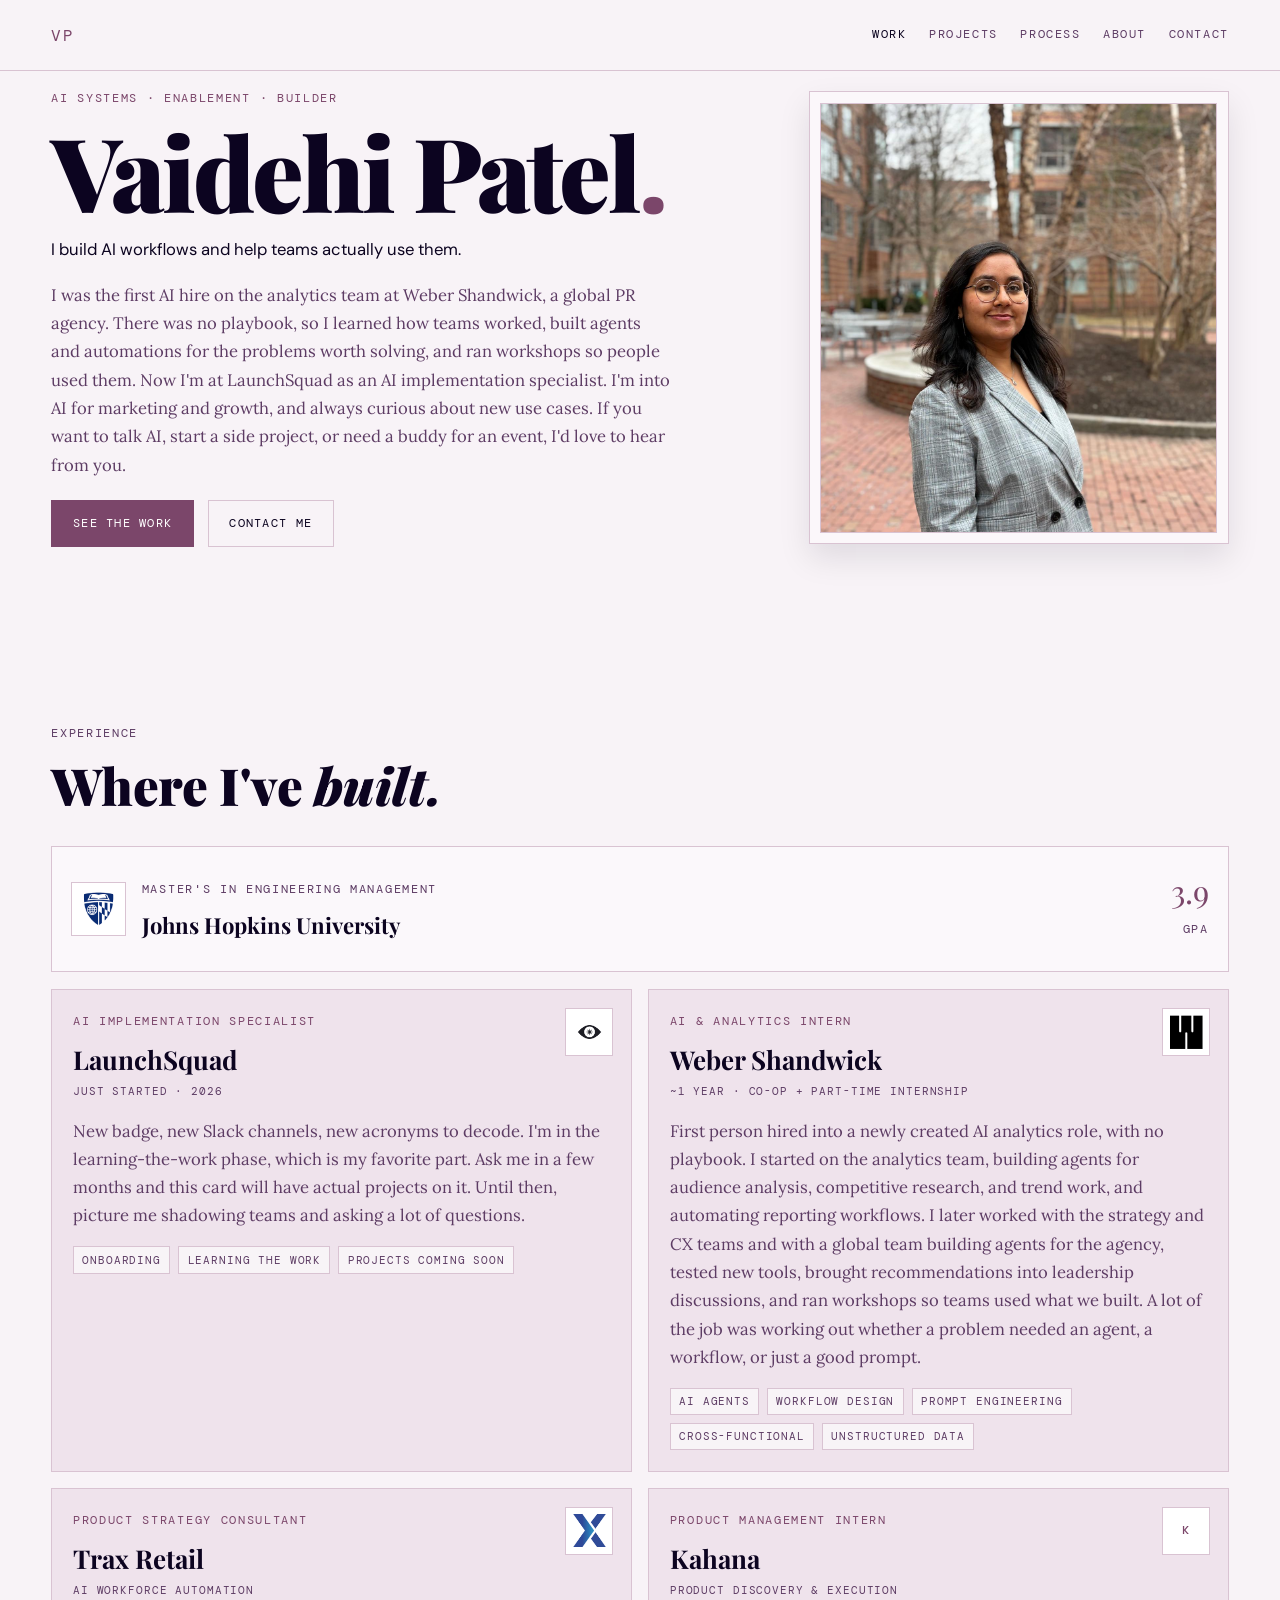
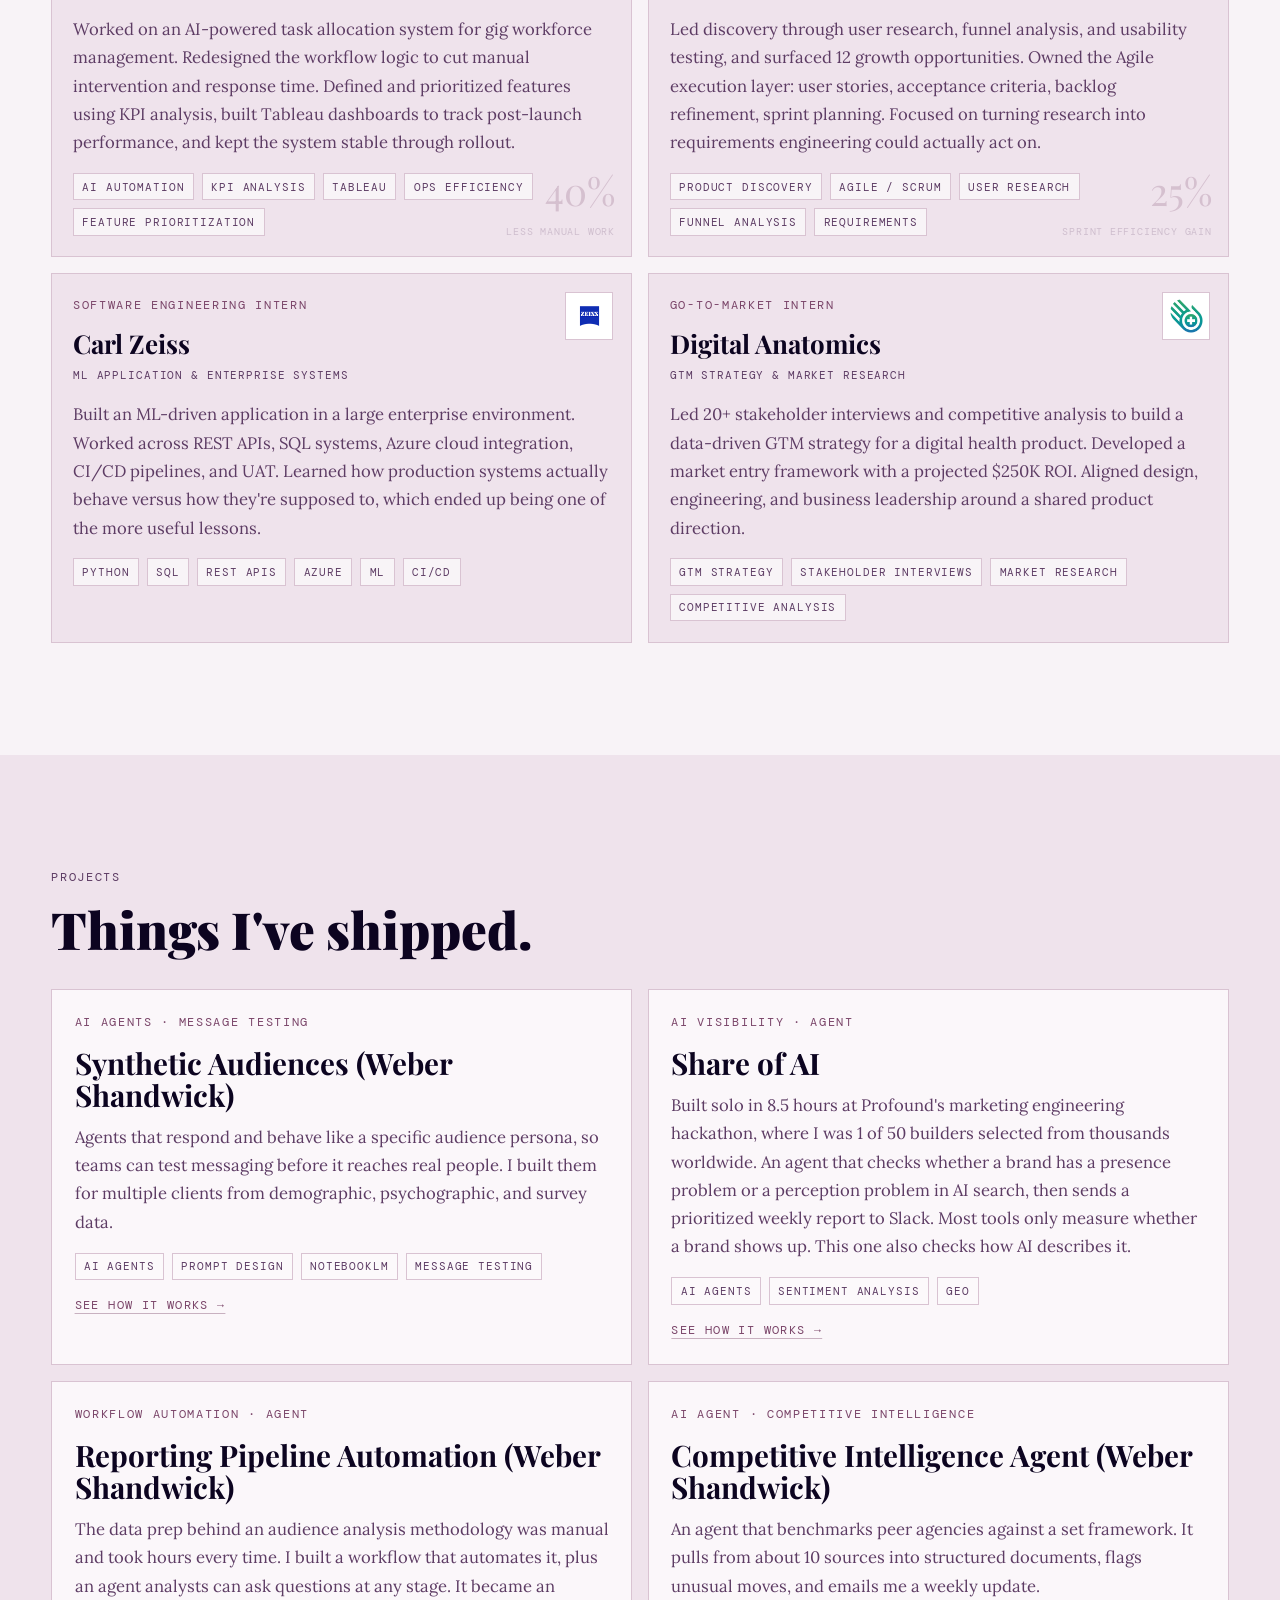
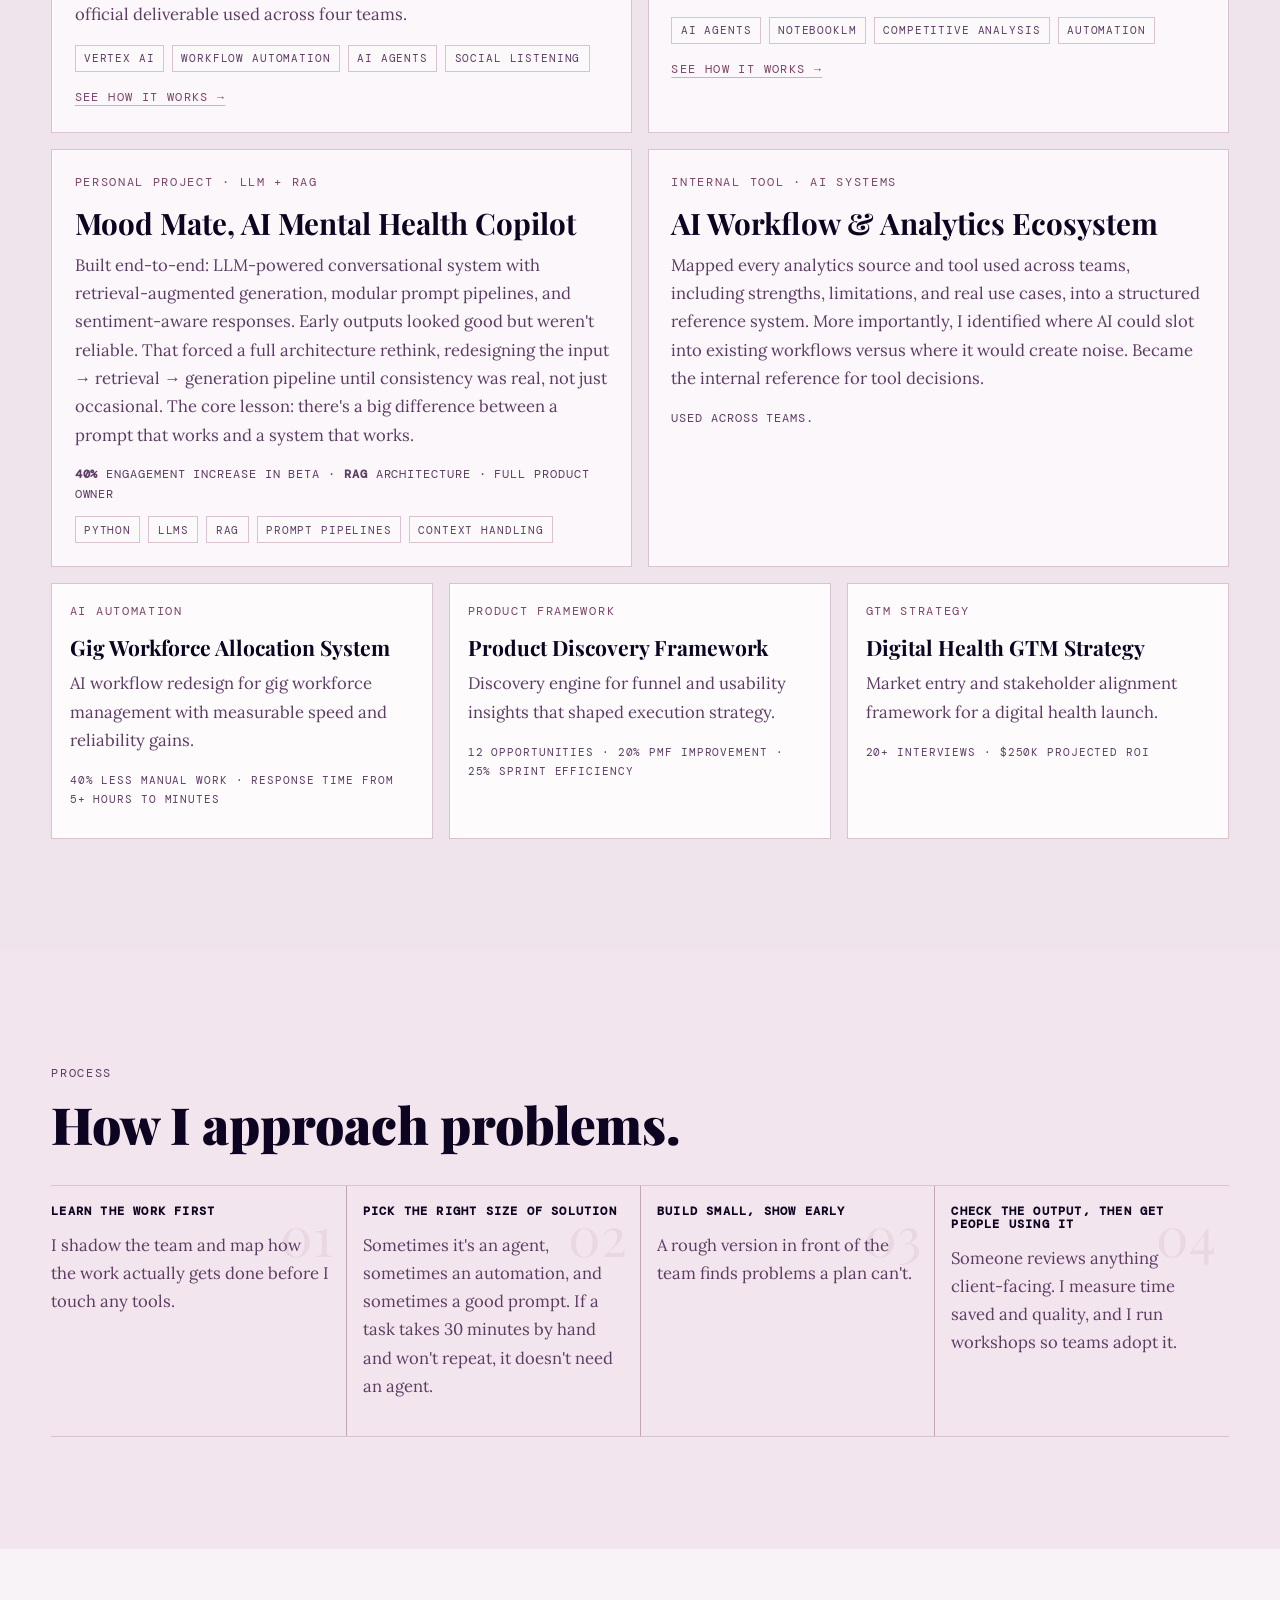
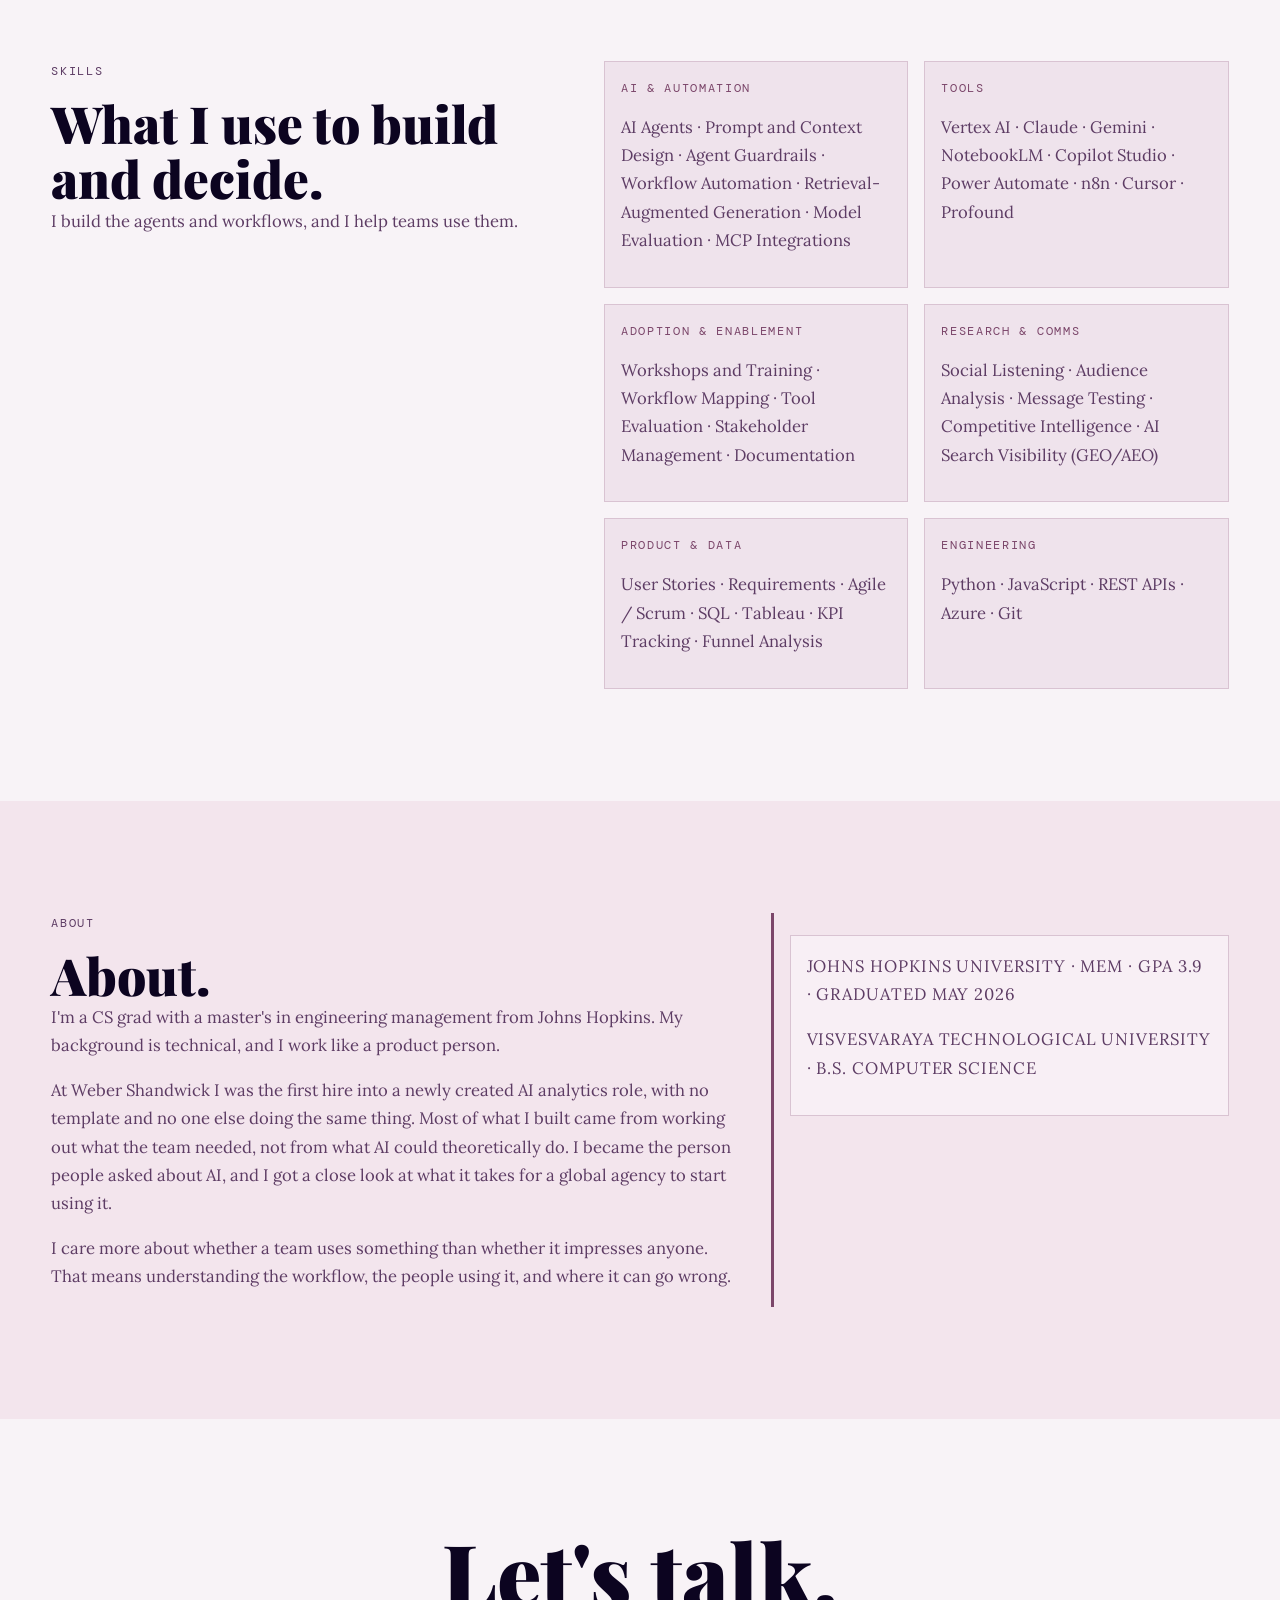
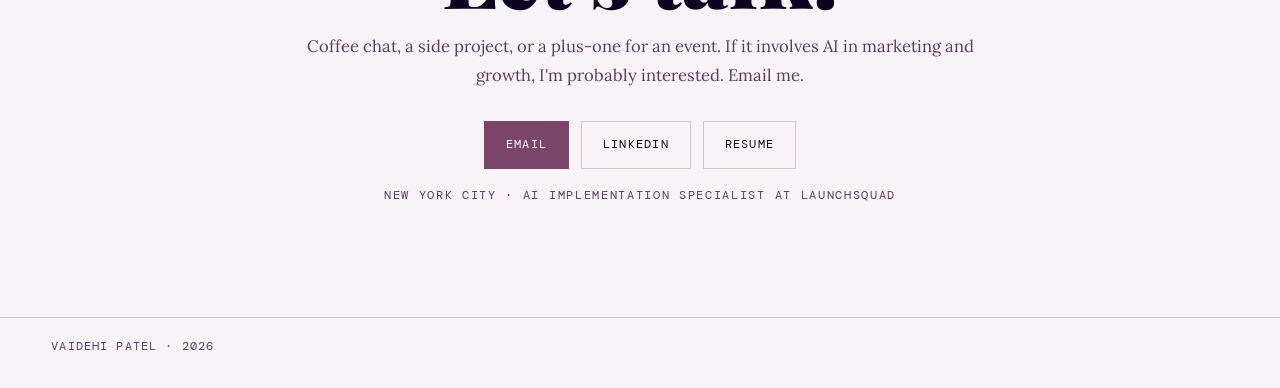
==== commit 765a1752: "Update hero closing line Co-authored-by: Vaidehi Patel <vaidehi-rp@users.noreply.github.com>" ====
--- a/index.html
+++ b/index.html
@@ -58,9 +58,9 @@
               worked, built agents and automations for the problems worth solving,
               and ran workshops so people used them. Now I'm at LaunchSquad as an
               AI implementation specialist. I'm into AI for marketing and growth,
-              and always curious about new use cases. If you want to trade notes
-              over coffee, build something together, or need a plus-one for an
-              event, say hi.
+              and always curious about new use cases. If you want to talk AI,
+              start a side project, or need a buddy for an event, I'd love to
+              hear from you.
             </p>
             <div class="button-row">
               <a href="#work" class="button button-solid">See the work</a>
